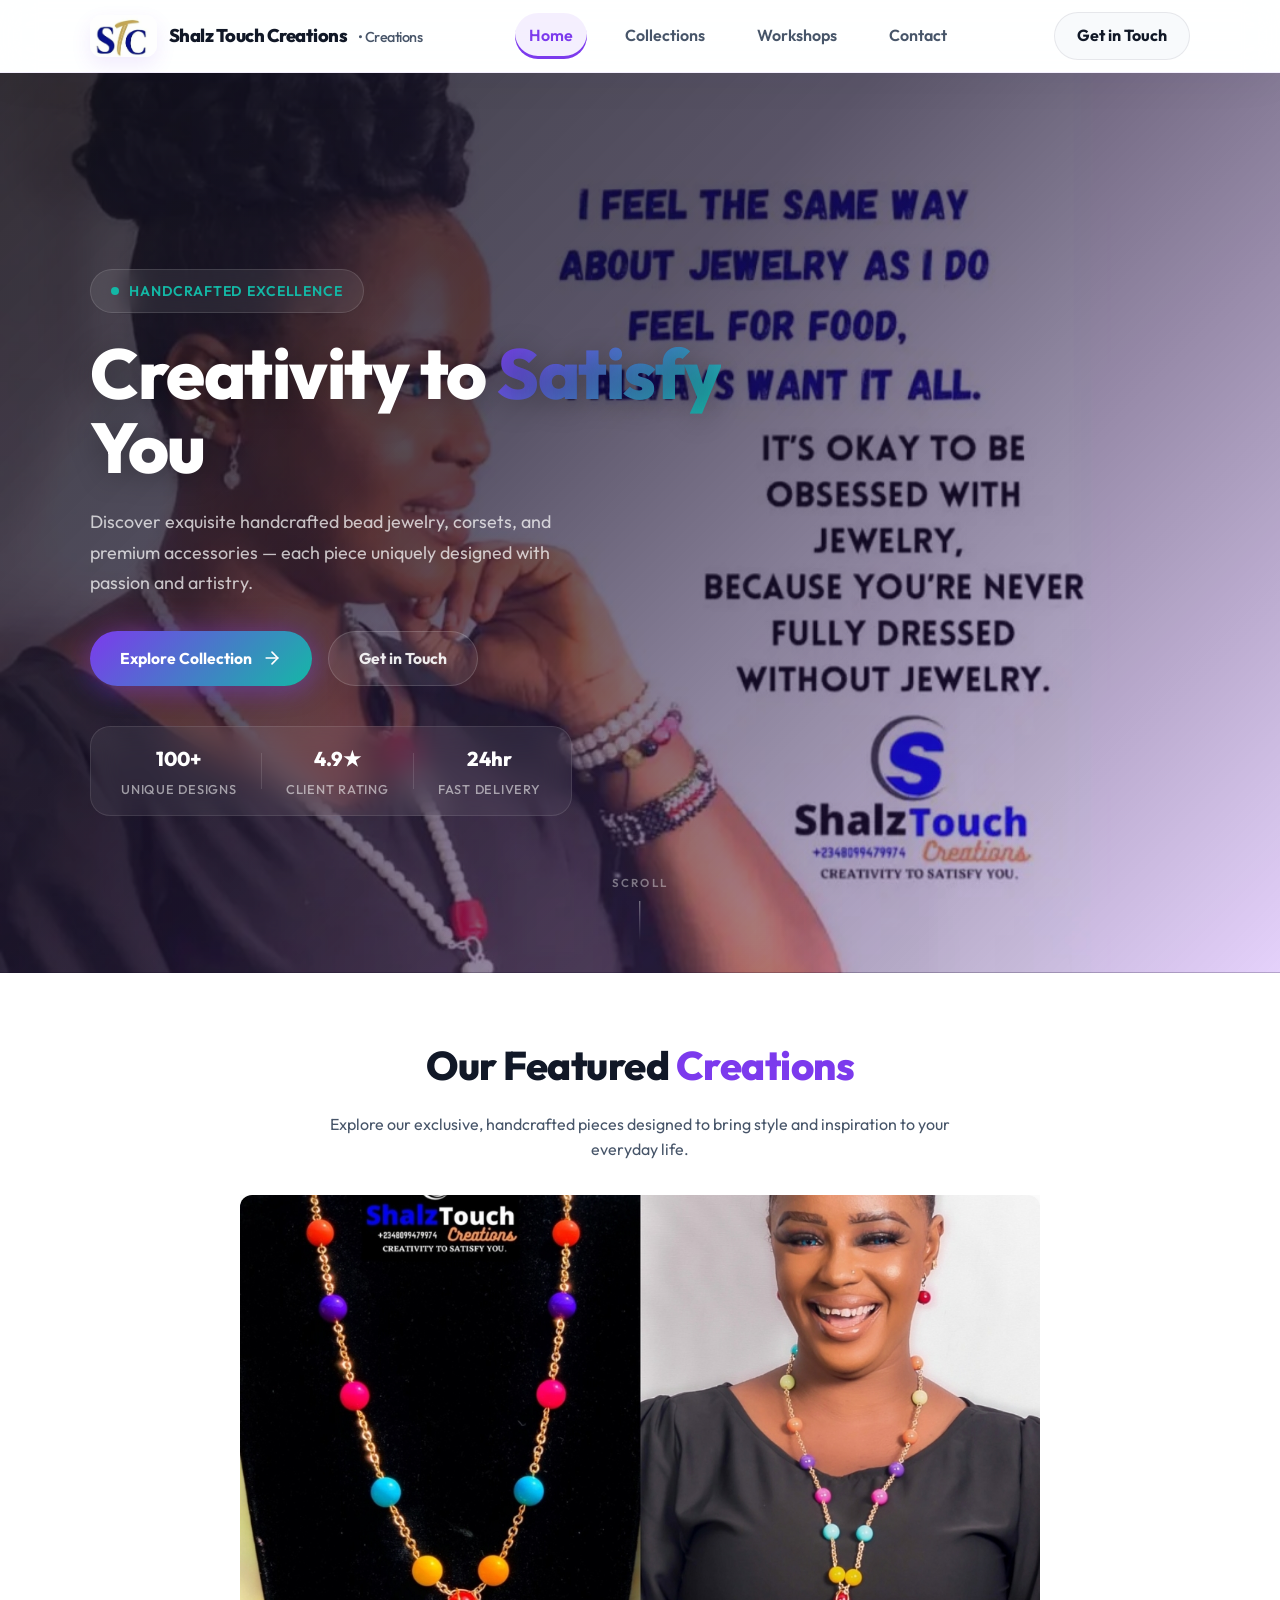
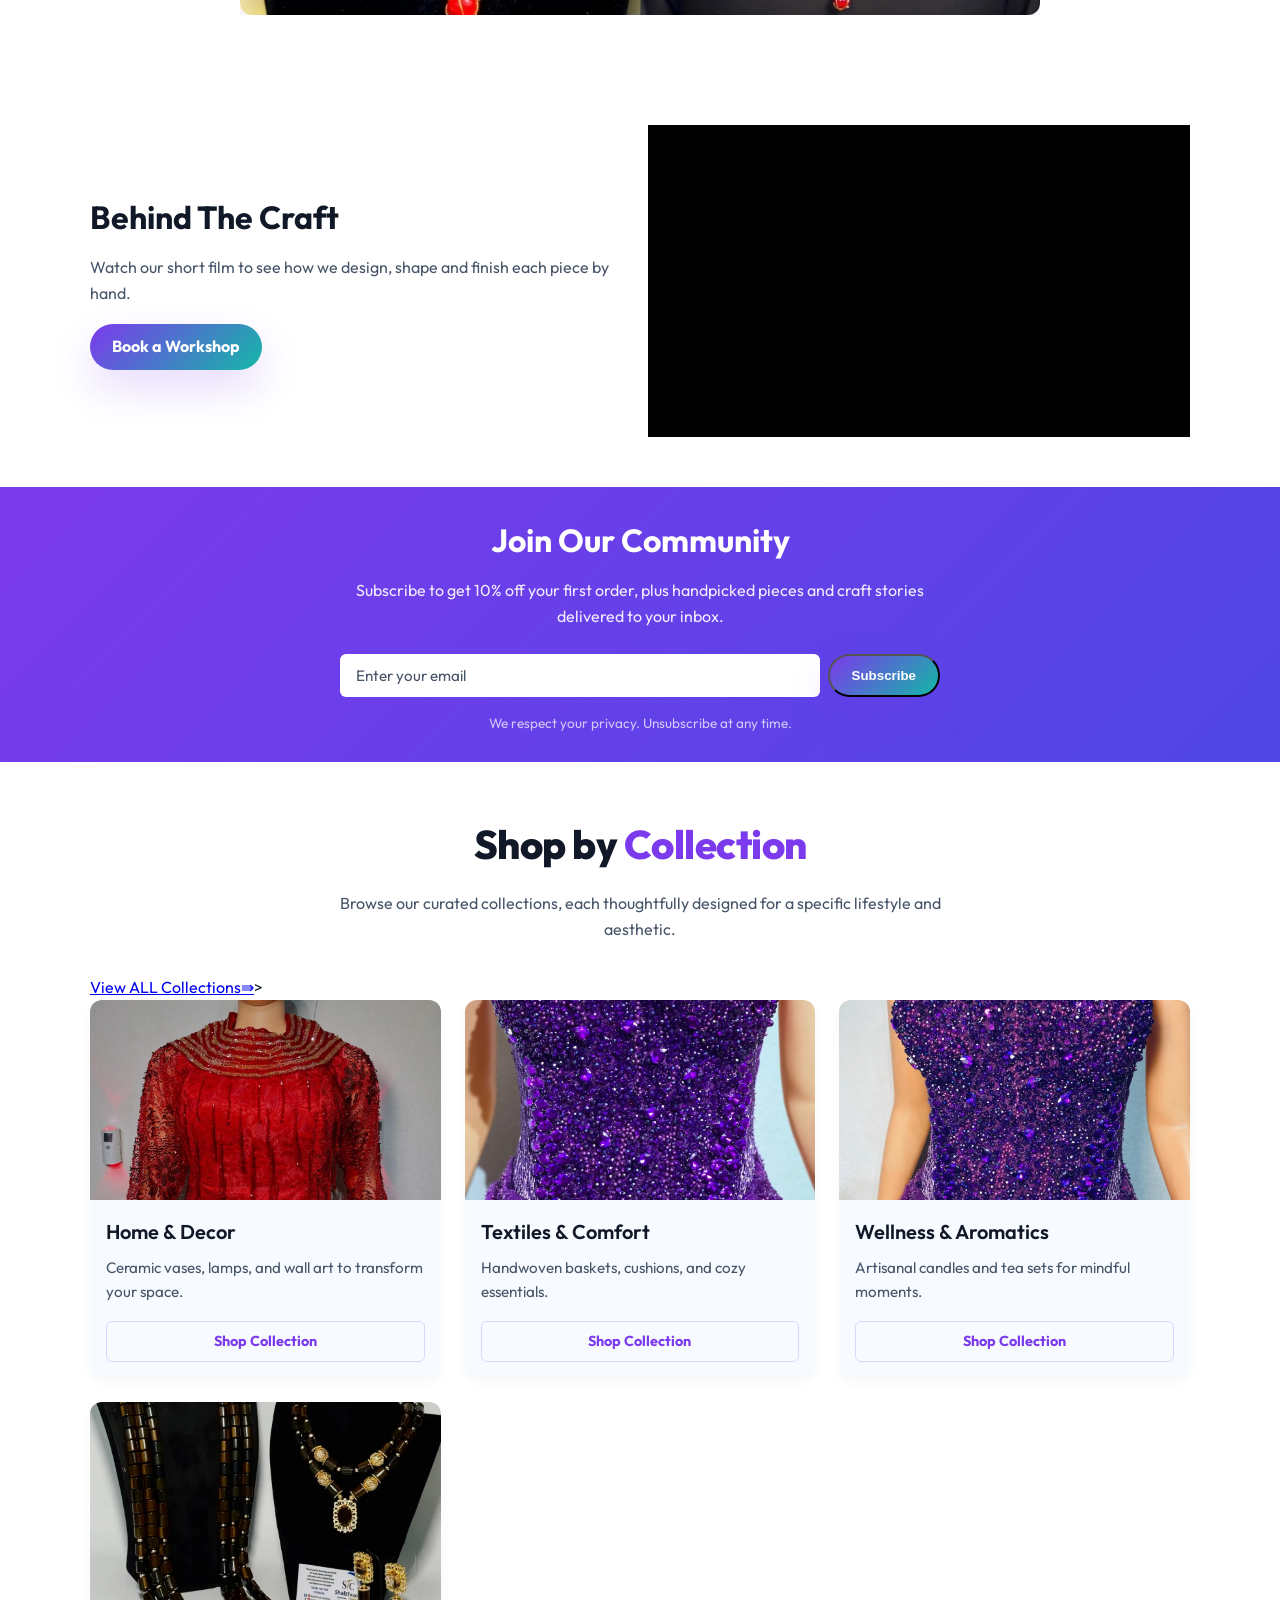
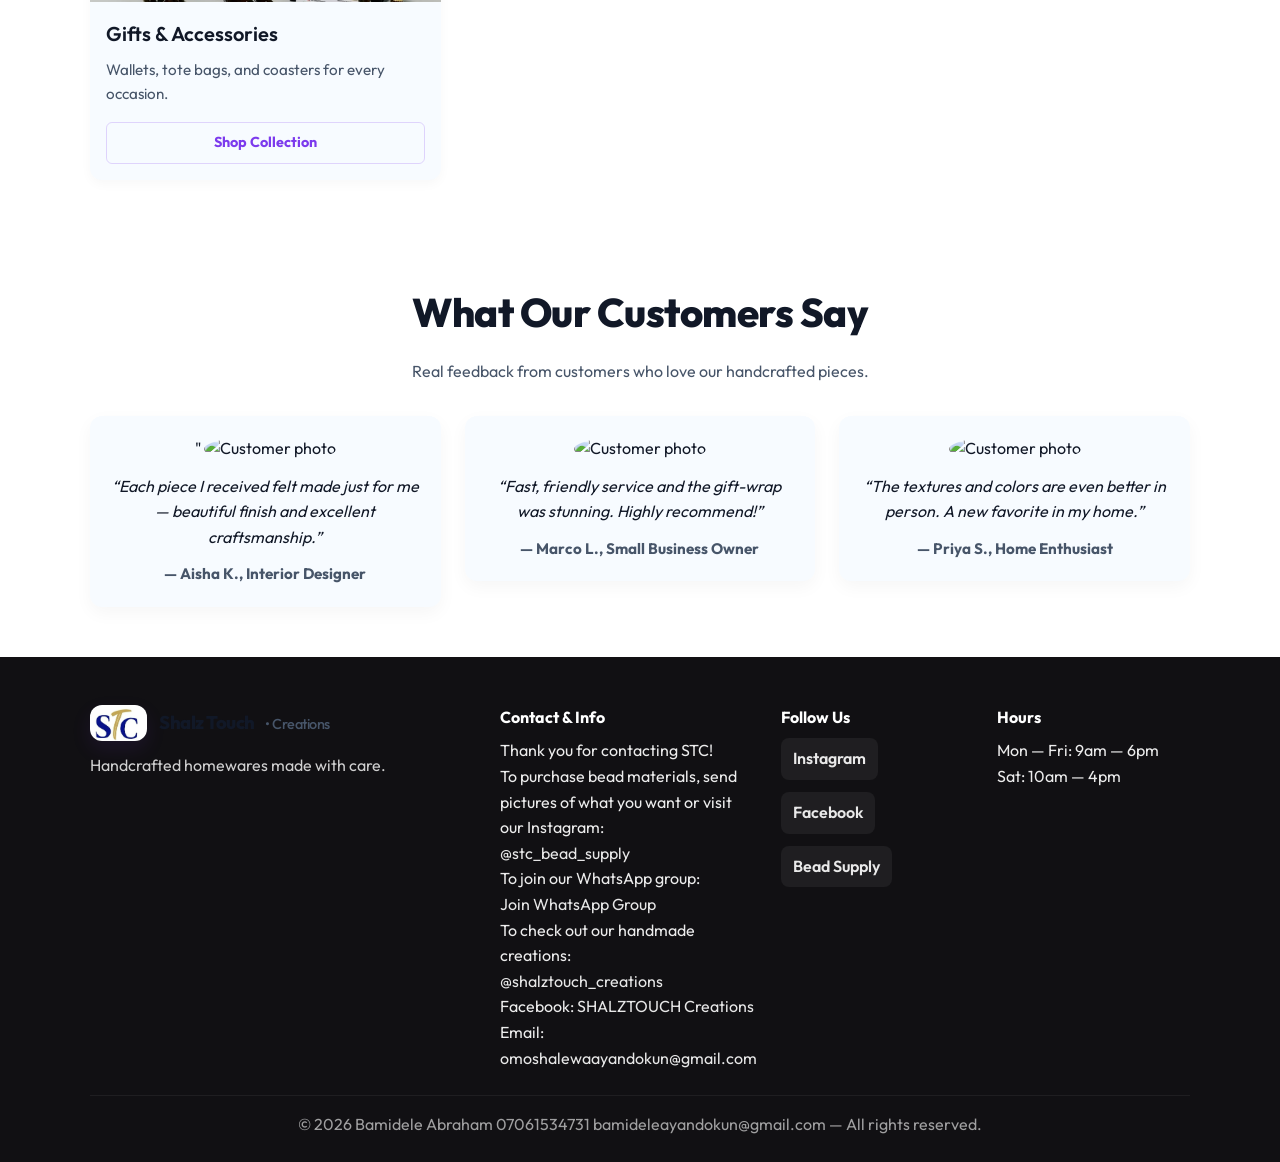
==== index.html @ 895246e4 "add product.js and collection.html, reflect all chenges made" ====
﻿<!doctype html>
<html lang="en">

<head>
  <meta charset="UTF-8" />
  <meta name="viewport" content="width=device-width, initial-scale=1.0" />
  <title>Shalz Touch | Creations</title>

  <!-- Link Google Font (Outfit) for a modern, clean typography look -->
  <link rel="preconnect" href="https://fonts.googleapis.com" />
  <link rel="preconnect" href="https://fonts.gstatic.com" crossorigin />
  <link href="https://fonts.googleapis.com/css2?family=Outfit:wght@300;400;500;600;800&display=swap" rel="stylesheet" />

  <!-- Link our external stylesheet -->
  <link rel="stylesheet" href="style.css" />
</head>

<body>
  <!-- 
      1. HEADER / NAVIGATION BAR
      This contains the logo, links (Home, Features, Product, Contact) and a Call-to-Action button.
    -->
  <header class="header">
    <div class="container navbar">
      <!-- Logo Section: Clickable, containing both the logo image and brand name -->
      <a href="#" class="logo-container">
        <img src="images/logo.jpg" alt="Shalz Touch Logo" class="logo-img" />
        <span class="logo-text">Shalz Touch Creations</span>
      </a>

      <!-- Navigation Links: Uses semantic HTML <nav> tag -->
      <nav class="nav-menu">
        <a href="#home" class="nav-link active">Home</a>
        <a href="collection.html" class="nav-link">Collections</a>
        <a href="workshop.html" class="nav-link">Workshops</a>

        <a href="https://wa.me/2348099479974" class="nav-link" target="_blank" rel="noopener noreferrer">Contact</a>
      </nav>

      <!-- CTA Button: Extra highlight button for contacts -->
      <div class="nav-action">
        <a href="https://wa.me/2348099479974" class="btn btn-secondary" target="_blank" rel="noopener noreferrer">Get in
          Touch</a>
      </div>
    </div>
  </header>

  <!-- 
      2. HERO / MAIN SECTION
      Full-screen cinematic hero with background image slideshow and glassmorphism overlay.
    -->
  <main class="hero-section" id="home">
    <!-- Background Image Slideshow -->
    <div class="hero-bg-slideshow" id="heroBgSlideshow">
      <img src="images/right-image.jpg" alt="Shalz Touch Creation" class="hero-bg-slide active" />
      <img src="images/WhatsApp Image 2026-06-16 at 20.52.51.jpeg" alt="Handcrafted Jewelry" class="hero-bg-slide" />
      <img src="images/WhatsApp Image 2026-06-16 at 20.55.39 (1).jpeg" alt="Beaded Corset Design"
        class="hero-bg-slide" />
      <img src="images/img_22_1781496791477.jpg" alt="Premium Beadwork" class="hero-bg-slide" />
      <img src="images/WhatsApp Image 2026-06-16 at 20.55.39.jpeg" alt="Elegant Creation" class="hero-bg-slide" />
    </div>

    <!-- Dark gradient overlay for text readability -->
    <div class="hero-overlay"></div>

    <!-- Floating decorative particles -->
    <div class="hero-particles">
      <span class="particle particle-1"></span>
      <span class="particle particle-2"></span>
      <span class="particle particle-3"></span>
      <span class="particle particle-4"></span>
      <span class="particle particle-5"></span>
      <span class="particle particle-6"></span>
    </div>

    <!-- Hero content with glassmorphism -->
    <div class="container hero-content-wrapper">
      <div class="hero-content">
        <span class="badge hero-animate hero-animate-1">
          <span class="badge-dot"></span>
          Handcrafted Excellence
        </span>

        <h1 class="hero-title hero-animate hero-animate-2">
          Creativity to <span class="highlight">Satisfy</span> You
        </h1>

        <p class="hero-subtitle hero-animate hero-animate-3">
          Discover exquisite handcrafted bead jewelry, corsets, and premium
          accessories — each piece uniquely designed with passion and
          artistry.
        </p>

        <div class="hero-actions hero-animate hero-animate-4">
          <a href="collection.html" class="btn btn-hero-primary">
            <span>Explore Collection</span>
            <svg width="20" height="20" viewBox="0 0 24 24" fill="none" stroke="currentColor" stroke-width="2"
              stroke-linecap="round" stroke-linejoin="round">
              <path d="M5 12h14" />
              <path d="m12 5 7 7-7 7" />
            </svg>
          </a>
          <a href="https://wa.me/2348099479974" class="btn btn-hero-glass" target="_blank" rel="noopener noreferrer">
            <span>Get in Touch</span>
          </a>
        </div>

        <!-- Stats bar -->
        <div class="hero-stats hero-animate hero-animate-5">
          <div class="hero-stat">
            <strong>100+</strong>
            <span>Unique Designs</span>
          </div>
          <div class="hero-stat-divider"></div>
          <div class="hero-stat">
            <strong>4.9★</strong>
            <span>Client Rating</span>
          </div>
          <div class="hero-stat-divider"></div>
          <div class="hero-stat">
            <strong>24hr</strong>
            <span>Fast Delivery</span>
          </div>
        </div>
      </div>
    </div>

    <!-- Scroll down indicator -->
    <div class="hero-scroll-indicator">
      <span>Scroll</span>
      <div class="scroll-line"></div>
    </div>
  </main>

  <!-- 
      3. FEATURED PRODUCTS / CREATIONS SECTION
      A grid displaying the remaining 13 images as handcrafted items.
    -->
  <section class="gallery-section" id="product">
    <div class="container">
      <!-- Section Title and Subtitle -->
      <div class="gallery-header">
        <h2>Our Featured <span class="highlight">Creations</span></h2>
        <p>
          Explore our exclusive, handcrafted pieces designed to bring style
          and inspiration to your everyday life.
        </p>
      </div>

      <!-- Featured slider with background images -->
      <div class="featured-slider-container">
        <div class="featured-slider" id="featuredSlider">
          <img src="images/WhatsApp Image 2026-06-16 at 20.52.51.jpeg" alt="Creation" class="slider-image active" />
          <img src="images/WhatsApp Image 2026-06-16 at 20.52.52.jpeg" alt="Creation" class="slider-image" />
          <img src="images/WhatsApp Image 2026-06-16 at 20.55.10.jpeg" alt="Creation" class="slider-image" />
          <img src="images/WhatsApp Image 2026-06-16 at 20.55.39.jpeg" alt="Creation" class="slider-image" />
          <img src="images/WhatsApp Image 2026-06-16 at 20.55.39 (1).jpeg" alt="Creation" class="slider-image" />
          <img src="images/WhatsApp Image 2026-06-16 at 20.55.40.jpeg" alt="Creation" class="slider-image" />
          <img src="images/WhatsApp Image 2026-06-16 at 20.55.40 (1).jpeg" alt="Creation" class="slider-image" />
        </div>
      </div>
    </div>
  </section>

  <!-- Video Section -->
  <section class="video-section">
    <div class="container video-container">
      <div class="video-content">
        <h2>Behind The Craft</h2>
        <p>
          Watch our short film to see how we design, shape and finish each
          piece by hand.
        </p>
        <a href="https://wa.me/2348099479974" class="btn btn-primary" target="_blank" rel="noopener noreferrer">Book a
          Workshop</a>
      </div>

      <div class="video-wrapper">
        <iframe class="video-iframe" src="https://www.youtube.com/embed/ScMzIvxBSi4?autoplay=1&mute=1"
          title="Shalz Touch - Behind the Craft" frameborder="0" allow="
              accelerometer;
              autoplay;
              clipboard-write;
              encrypted-media;
              gyroscope;
              picture-in-picture;
            " autoplay muted allowfullscreen></iframe>
      </div>
    </div>
  </section>

  <!-- Newsletter Section -->
  <section class="newsletter-section">
    <div class="container newsletter-container">
      <div class="newsletter-content">
        <h2>Join Our Community</h2>
        <p>
          Subscribe to get 10% off your first order, plus handpicked pieces
          and craft stories delivered to your inbox.
        </p>
      </div>

      <form class="newsletter-form" action="https://formspree.io/f/xwvjzgrq" method="POST">
        <input type="email" name="email" placeholder="Enter your email" class="newsletter-input" required />
        <button type="submit" class="btn btn-primary">Subscribe</button>
      </form>

      <p class="newsletter-disclaimer">
        We respect your privacy. Unsubscribe at any time.
      </p>
    </div>
  </section>

  <!-- Shop by Collection Section -->
  <section class="collections-section">
    <div class="container">
      <div class="gallery-header">
        <h2>Shop by <span class="highlight">Collection</span></h2>
        <p>
          Browse our curated collections, each thoughtfully designed for a
          specific lifestyle and aesthetic.
        </p>
      </div>
      <div>
        <div class="header-right">
          <a href="collection.html" class="View-ALL-Links">View ALL Collections<span class="arrow">&rAarr;</span></a>>
        </div>
      </div>

      <div class="collections-grid">
        <div class="collection-card">
          <div class="collection-image">
            <img src="images/img_5_1781496574216.jpg" alt="Home & Decor" class="collection-img" />
          </div>
          <h3>Home & Decor</h3>
          <p>Ceramic vases, lamps, and wall art to transform your space.</p>
          <a href="collection.html" class="btn btn-outline btn-sm">Shop Collection</a>
        </div>

        <div class="collection-card">
          <div class="collection-image">
            <img src="images/img_13_1781496662403.jpg" alt="Textiles & Comfort" class="collection-img" />
          </div>
          <h3>Textiles & Comfort</h3>
          <p>Handwoven baskets, cushions, and cozy essentials.</p>
          <a href="collection.html" class="btn btn-outline btn-sm">Shop Collection</a>
        </div>

        <div class="collection-card">
          <div class="collection-image">
            <img src="images/img_12_1781496653079.jpg" alt="Wellness & Aromatics" class="collection-img" />
          </div>
          <h3>Wellness & Aromatics</h3>
          <p>Artisanal candles and tea sets for mindful moments.</p>
          <a href="collection.html" class="btn btn-outline btn-sm">Shop Collection</a>
        </div>

        <div class="collection-card">
          <div class="collection-image">
            <img src="images/img_18_1781496705212.jpg" alt="Gifts & Accessories" class="collection-img" />
          </div>
          <h3>Gifts & Accessories</h3>
          <p>Wallets, tote bags, and coasters for every occasion.</p>
          <a href="collection.html" class="btn btn-outline btn-sm">Shop Collection</a>
        </div>
      </div>
    </div>
  </section>

  <!-- Testimonials Section -->
  <section class="testimonials-section">
    <div class="container">
      <div class="gallery-header">
        <h2>What Our Customers Say</h2>
        <p>Real feedback from customers who love our handcrafted pieces.</p>
      </div>

      <div class="testimonials-grid">
        <div class="testimonial-card">
          <span class="quote-icon">"</span>
          <img src="images/user1.jpg" alt="Customer photo" class="testimonial-avatar" />
          <p class="testimonial-quote">
            “Each piece I received felt made just for me — beautiful finish
            and excellent craftsmanship.”
          </p>
          <p class="testimonial-author">— Aisha K., Interior Designer</p>
        </div>

        <div class="testimonial-card">
          <img src="images/user2.jpg" alt="Customer photo" class="testimonial-avatar" />
          <p class="testimonial-quote">
            “Fast, friendly service and the gift-wrap was stunning. Highly
            recommend!”
          </p>
          <p class="testimonial-author">— Marco L., Small Business Owner</p>
        </div>

        <div class="testimonial-card">
          <img src="images/user3.jpg" alt="Customer photo" class="testimonial-avatar" />
          <p class="testimonial-quote">
            “The textures and colors are even better in person. A new favorite
            in my home.”
          </p>
          <p class="testimonial-author">— Priya S., Home Enthusiast</p>
        </div>
      </div>
    </div>
  </section>

  <!-- Footer -->
  <footer class="site-footer">
    <div class="container footer-grid">
      <div class="footer-brand">
        <a href="index.html" class="logo-container">
          <img src="images/logo.jpg" alt="Shalz Touch Logo" class="logo-img" />
          <span class="logo-text">Shalz Touch</span>
        </a>
        <p class="footer-desc">Handcrafted homewares made with care.</p>
      </div>

      <div class="footer-contact">
        <h4>Contact & Info</h4>
        <p>Thank you for contacting STC!</p>
        <p>
          To purchase bead materials, send pictures of what you want or visit
          our Instagram:
          <br />
          <a href="https://www.instagram.com/stc_bead_supply" target="_blank"
            rel="noopener noreferrer">@stc_bead_supply</a>
        </p>
        <p>
          To join our WhatsApp group:
          <br />
          <a href="https://chat.whatsapp.com/FZWHW0nlH484iBBQsxRqds" target="_blank" rel="noopener noreferrer">Join
            WhatsApp Group</a>
        </p>
        <p>
          To check out our handmade creations:
          <br />
          <a href="https://www.instagram.com/shalztouch_creations" target="_blank"
            rel="noopener noreferrer">@shalztouch_creations</a>
        </p>
        <p>
          Facebook:
          <a href="https://www.facebook.com/SHALZTOUCH/" target="_blank" rel="noopener noreferrer">SHALZTOUCH
            Creations</a>
        </p>
        <p>
          Email:
          <a href="mailto:omoshalewaayandokun@gmail.com">omoshalewaayandokun@gmail.com</a>
        </p>
      </div>

      <div class="footer-social">
        <h4>Follow Us</h4>
        <div class="social-links">
          <a href="https://www.instagram.com/shalztouch_creations" class="social-link" target="_blank"
            rel="noopener noreferrer">Instagram</a>
          <a href="https://www.facebook.com/SHALZTOUCH/" class="social-link" target="_blank"
            rel="noopener noreferrer">Facebook</a>
          <a href="https://www.instagram.com/stc_bead_supply" class="social-link" target="_blank"
            rel="noopener noreferrer">Bead Supply</a>
        </div>
      </div>

      <div class="footer-hours">
        <h4>Hours</h4>
        <p>Mon — Fri: 9am — 6pm</p>
        <p>Sat: 10am — 4pm</p>
      </div>
    </div>
    <div class="container footer-bottom">
      <p>
        &copy; 2026 Bamidele Abraham 07061534731 bamideleayandokun@gmail.com —
        All rights reserved.
      </p>
    </div>
  </footer>

  <script>
    // 1. Featured Creations Gallery Slider
    const sliderImages = document.querySelectorAll(".slider-image");
    let currentImageIndex = 0;

    function showImage(index) {
      sliderImages.forEach((img, idx) => {
        img.classList.toggle("active", idx === index);
      });
    }

    function nextImage() {
      currentImageIndex = (currentImageIndex + 1) % sliderImages.length;
      showImage(currentImageIndex);
    }

    setInterval(nextImage, 3000);

    // 2. Hero Background Slideshow
    const heroSlides = document.querySelectorAll(".hero-bg-slide");
    let currentHeroSlideIndex = 0;

    function showHeroSlide(index) {
      heroSlides.forEach((slide, idx) => {
        slide.classList.toggle("active", idx === index);
      });
    }

    function nextHeroSlide() {
      currentHeroSlideIndex = (currentHeroSlideIndex + 1) % heroSlides.length;
      showHeroSlide(currentHeroSlideIndex);
    }

    if (heroSlides.length > 1) {
      setInterval(nextHeroSlide, 4500); // Transitions every 4.5 seconds
    }
  </script>
</body>

</html>
---- style.css ----
/* ==========================================
   SIMPLE, MODERN & LEARNABLE STYLESHEET
   ========================================== */

/* 
  1. DESIGN TOKENS (CSS VARIABLES)
  Using variables makes it easy to change colors/spacing in one place.
  We use standard slate/indigo theme which is very premium but simple.
*/
:root {
    /* Colors */
    --primary-color: #7c3aed;       /* Rich violet */
    --primary-hover: #4338ca;       /* Deep indigo hover */
    --secondary-color: #14b8a6;     /* Fresh teal accent */
    --bg-color: #f7fbff;            /* Soft sky blue background */
    --text-main: #111827;           /* Dark slate text */
    --text-muted: #475569;          /* Cool grey for subtitles */
    --white: #ffffff;
    
    /* Layout & Spacing */
    --max-width: 1100px;
    --border-radius: 12px;
    --transition-speed: 0.3s;
}

/* 
  2. BASE RESET 
  Clearing default browser margins and setting box-sizing for predictable layouts.
*/
* {
    margin: 0;
    padding: 0;
    box-sizing: border-box;
}

body {
    font-family: 'Outfit', -apple-system, BlinkMacSystemFont, 'Segoe UI', Roboto, sans-serif;
    background-color: var(--bg-color);
    color: var(--text-main);
    line-height: 1.6;
    overflow-x: hidden;
}

/* 
  3. LAYOUT UTILITIES
  Containers help keep our design centered and neat on wide screens.
*/
.container {
    width: 90%;
    max-width: var(--max-width);
    margin: 0 auto; /* Centers the container horizontally */
}

/* 
  4. HEADER & NAVIGATION
  Using Flexbox to align the logo on the left and navigation links on the right.
*/
.header {
    background: rgba(255, 255, 255, 0.88);
    backdrop-filter: blur(16px);
    position: sticky;
    top: 0;
    z-index: 100;
    border-bottom: 1px solid rgba(124, 58, 237, 0.08);
    padding: 12px 0;
    box-shadow: 0 10px 40px rgba(15, 23, 42, 0.04);
}

.navbar {
    display: flex;
    justify-content: space-between;
    align-items: center;
    gap: 24px;
}

/* Logo styling */
.logo-container {
    display: flex;
    align-items: center;
    gap: 12px;
    text-decoration: none;
    color: var(--text-main);
    font-weight: 700;
}

.logo-img {
    height: 42px;
    width: auto;
    border-radius: 12px;
    object-fit: cover;
    box-shadow: 0 8px 20px rgba(124, 58, 237, 0.1);
}

.logo-text {
    font-size: 1.15rem;
    font-weight: 800;
    letter-spacing: -0.5px;
}

.logo-text::after {
    content: ' • Creations';
    font-size: 0.9rem;
    font-weight: 500;
    color: var(--text-muted);
    margin-left: 8px;
}

/* Navigation Links */
.nav-menu {
    display: flex;
    gap: 24px;
    align-items: center;
}

.nav-link {
    text-decoration: none;
    color: var(--text-muted);
    font-weight: 600;
    padding: 10px 14px;
    border-radius: 999px;
    transition: all var(--transition-speed) ease;
}

.header-dashboard {
    margin-top: 18px;
    display: grid;
    grid-template-columns: repeat(3, minmax(0, 1fr));
    gap: 16px;
    padding: 18px 0 0;
    border-top: 1px solid rgba(124, 58, 237, 0.08);
}

.dashboard-card {
    display: flex;
    align-items: center;
    gap: 14px;
    background: rgba(255, 255, 255, 0.96);
    padding: 16px 18px;
    border-radius: 18px;
    box-shadow: 0 14px 35px rgba(124, 58, 237, 0.06);
    border: 1px solid rgba(124, 58, 237, 0.1);
}

.dashboard-icon {
    display: inline-flex;
    align-items: center;
    justify-content: center;
    width: 42px;
    height: 42px;
    border-radius: 50%;
    background: rgba(124, 58, 237, 0.12);
    color: var(--primary-color);
    font-size: 1.1rem;
}

.dashboard-label {
    font-size: 0.92rem;
    color: var(--text-muted);
    margin-bottom: 4px;
}

.dashboard-value {
    font-size: 1rem;
    font-weight: 700;
    color: var(--text-main);
    margin: 0;
}

.nav-link:hover,
.nav-link.active {
    color: var(--primary-color);
    background: rgba(124, 58, 237, 0.08);
}

.nav-link.active {
    box-shadow: inset 0 -3px 0 0 var(--primary-color);
}

.nav-action {
    display: flex;
    align-items: center;
}

.btn {
    display: inline-flex;
    align-items: center;
    justify-content: center;
    padding: 10px 22px;
    border-radius: 999px;
    font-weight: 700;
    text-decoration: none;
    transition: all var(--transition-speed) ease;
    cursor: pointer;
}

.btn-primary {
    background: linear-gradient(135deg, var(--primary-color), var(--secondary-color));
    color: var(--white);
    box-shadow: 0 18px 40px rgba(124, 58, 237, 0.18);
}

.btn-primary:hover {
    transform: translateY(-2px);
    opacity: 0.96;
}

.btn-outline {
    background-color: transparent;
    color: var(--primary-color);
    border: 1px solid rgba(124, 58, 237, 0.2);
}

.btn-outline:hover {
    background-color: rgba(124, 58, 237, 0.08);
    color: var(--primary-color);
}

.btn-secondary {
    background-color: #f8fafc;
    color: var(--text-main);
    border: 1px solid rgba(15, 23, 42, 0.08);
}

.btn-secondary:hover {
    background-color: #edf2ff;
}

/* 
  6. HERO/MAIN SECTION — FULL-SCREEN CINEMATIC REDESIGN
  Background image slideshow with glassmorphism content overlay and animations.
*/
.hero-section {
    position: relative;
    width: 100%;
    min-height: 100vh;
    display: flex;
    align-items: center;
    overflow: hidden;
    background: #0a0a0f;
}

/* ---- Background Image Slideshow ---- */
.hero-bg-slideshow {
    position: absolute;
    inset: 0;
    z-index: 0;
}

.hero-bg-slide {
    position: absolute;
    inset: 0;
    width: 100%;
    height: 100%;
    object-fit: cover;
    opacity: 0;
    transition: opacity 1.4s ease-in-out;
    will-change: opacity, transform;
    animation: heroKenBurns 18s ease-in-out infinite alternate;
}

.hero-bg-slide.active {
    opacity: 1;
}

@keyframes heroKenBurns {
    0%   { transform: scale(1)   translate(0, 0); }
    100% { transform: scale(1.08) translate(-1%, -1%); }
}

/* ---- Dark gradient overlay ---- */
.hero-overlay {
    position: absolute;
    inset: 0;
    z-index: 1;
    background: linear-gradient(
        135deg,
        rgba(10, 10, 18, 0.82) 0%,
        rgba(20, 12, 40, 0.70) 40%,
        rgba(124, 58, 237, 0.20) 100%
    );
    backdrop-filter: saturate(1.2);
}

/* ---- Floating Particles ---- */
.hero-particles {
    position: absolute;
    inset: 0;
    z-index: 2;
    pointer-events: none;
    overflow: hidden;
}

.particle {
    position: absolute;
    border-radius: 50%;
    opacity: 0;
    animation: particleFloat 8s ease-in-out infinite;
}

.particle-1 {
    width: 6px; height: 6px;
    background: rgba(124, 58, 237, 0.6);
    top: 20%; left: 10%;
    animation-delay: 0s;
    animation-duration: 7s;
}
.particle-2 {
    width: 4px; height: 4px;
    background: rgba(20, 184, 166, 0.5);
    top: 60%; left: 80%;
    animation-delay: 1.5s;
    animation-duration: 9s;
}
.particle-3 {
    width: 8px; height: 8px;
    background: rgba(255, 255, 255, 0.15);
    top: 30%; left: 70%;
    animation-delay: 3s;
    animation-duration: 11s;
}
.particle-4 {
    width: 5px; height: 5px;
    background: rgba(124, 58, 237, 0.4);
    top: 75%; left: 25%;
    animation-delay: 2s;
    animation-duration: 8s;
}
.particle-5 {
    width: 3px; height: 3px;
    background: rgba(20, 184, 166, 0.6);
    top: 15%; left: 55%;
    animation-delay: 4s;
    animation-duration: 10s;
}
.particle-6 {
    width: 7px; height: 7px;
    background: rgba(255, 255, 255, 0.1);
    top: 50%; left: 40%;
    animation-delay: 5s;
    animation-duration: 12s;
}

@keyframes particleFloat {
    0%, 100% {
        opacity: 0;
        transform: translateY(0) scale(0.5);
    }
    20% {
        opacity: 1;
    }
    80% {
        opacity: 0.6;
    }
    50% {
        transform: translateY(-60px) scale(1.2);
        opacity: 0.8;
    }
}

/* ---- Hero Content Wrapper ---- */
.hero-content-wrapper {
    position: relative;
    z-index: 3;
    display: flex;
    align-items: center;
    min-height: 100vh;
    padding: 120px 0 80px;
}

.hero-content {
    max-width: 680px;
}

/* ---- Badge ---- */
.hero-section .badge {
    display: inline-flex;
    align-items: center;
    gap: 10px;
    background: rgba(255, 255, 255, 0.08);
    backdrop-filter: blur(12px);
    -webkit-backdrop-filter: blur(12px);
    border: 1px solid rgba(255, 255, 255, 0.12);
    color: var(--secondary-color);
    padding: 10px 20px;
    border-radius: 999px;
    font-size: 0.88rem;
    font-weight: 600;
    margin-bottom: 24px;
    letter-spacing: 0.06em;
    text-transform: uppercase;
}

.badge-dot {
    width: 8px;
    height: 8px;
    border-radius: 50%;
    background: var(--secondary-color);
    animation: dotPulse 2s ease-in-out infinite;
    flex-shrink: 0;
}

@keyframes dotPulse {
    0%, 100% { opacity: 1; transform: scale(1); }
    50%      { opacity: 0.4; transform: scale(0.6); }
}

/* ---- Hero Title ---- */
.hero-section .hero-title {
    font-size: clamp(2.8rem, 5.5vw, 4.4rem);
    line-height: 1.05;
    font-weight: 800;
    margin-bottom: 22px;
    letter-spacing: -1.5px;
    color: #ffffff;
    text-shadow: 0 4px 30px rgba(0, 0, 0, 0.3);
}

.hero-section .hero-title .highlight {
    background: linear-gradient(135deg, var(--primary-color), var(--secondary-color));
    -webkit-background-clip: text;
    -webkit-text-fill-color: transparent;
    background-clip: text;
}

/* ---- Hero Subtitle ---- */
.hero-section .hero-subtitle {
    font-size: 1.12rem;
    color: rgba(255, 255, 255, 0.72);
    margin-bottom: 32px;
    max-width: 520px;
    line-height: 1.7;
}

/* ---- Hero Buttons ---- */
.hero-section .hero-actions {
    display: flex;
    gap: 16px;
    flex-wrap: wrap;
    margin-bottom: 40px;
}

.btn-hero-primary {
    display: inline-flex;
    align-items: center;
    gap: 10px;
    padding: 14px 30px;
    border-radius: 999px;
    font-weight: 700;
    font-size: 0.98rem;
    text-decoration: none;
    color: #fff;
    background: linear-gradient(135deg, var(--primary-color), var(--secondary-color));
    box-shadow: 0 0 30px rgba(124, 58, 237, 0.35), 0 8px 24px rgba(124, 58, 237, 0.2);
    transition: all 0.35s ease;
    cursor: pointer;
    border: none;
}

.btn-hero-primary:hover {
    transform: translateY(-3px);
    box-shadow: 0 0 45px rgba(124, 58, 237, 0.5), 0 12px 32px rgba(124, 58, 237, 0.3);
}

.btn-hero-primary svg {
    transition: transform 0.3s ease;
}

.btn-hero-primary:hover svg {
    transform: translateX(4px);
}

.btn-hero-glass {
    display: inline-flex;
    align-items: center;
    gap: 8px;
    padding: 14px 30px;
    border-radius: 999px;
    font-weight: 700;
    font-size: 0.98rem;
    text-decoration: none;
    color: rgba(255, 255, 255, 0.9);
    background: rgba(255, 255, 255, 0.08);
    backdrop-filter: blur(12px);
    -webkit-backdrop-filter: blur(12px);
    border: 1px solid rgba(255, 255, 255, 0.15);
    transition: all 0.35s ease;
    cursor: pointer;
}

.btn-hero-glass:hover {
    background: rgba(255, 255, 255, 0.14);
    border-color: rgba(255, 255, 255, 0.28);
    transform: translateY(-2px);
}

/* ---- Hero Stats Bar ---- */
.hero-stats {
    display: inline-flex;
    align-items: center;
    gap: 0;
    background: rgba(255, 255, 255, 0.06);
    backdrop-filter: blur(16px);
    -webkit-backdrop-filter: blur(16px);
    border: 1px solid rgba(255, 255, 255, 0.1);
    border-radius: 20px;
    padding: 16px 6px;
    flex-wrap: wrap;
}

.hero-stat {
    display: flex;
    flex-direction: column;
    align-items: center;
    padding: 0 24px;
    gap: 4px;
}

.hero-stat strong {
    font-size: 1.25rem;
    color: #ffffff;
    font-weight: 800;
}

.hero-stat span {
    font-size: 0.8rem;
    color: rgba(255, 255, 255, 0.55);
    font-weight: 500;
    text-transform: uppercase;
    letter-spacing: 0.06em;
}

.hero-stat-divider {
    width: 1px;
    height: 36px;
    background: rgba(255, 255, 255, 0.12);
    flex-shrink: 0;
}

/* ---- Scroll Indicator ---- */
.hero-scroll-indicator {
    position: absolute;
    bottom: 32px;
    left: 50%;
    transform: translateX(-50%);
    z-index: 4;
    display: flex;
    flex-direction: column;
    align-items: center;
    gap: 8px;
}

.hero-scroll-indicator span {
    font-size: 0.72rem;
    color: rgba(255, 255, 255, 0.4);
    text-transform: uppercase;
    letter-spacing: 0.18em;
    font-weight: 600;
}

.scroll-line {
    width: 1px;
    height: 40px;
    background: linear-gradient(to bottom, rgba(255,255,255,0.5), transparent);
    animation: scrollPulse 2s ease-in-out infinite;
}

@keyframes scrollPulse {
    0%, 100% { opacity: 0.3; transform: scaleY(0.6); }
    50%      { opacity: 1;   transform: scaleY(1); }
}

/* ---- Staggered Entrance Animations ---- */
.hero-animate {
    opacity: 0;
    transform: translateY(30px);
    animation: heroFadeUp 0.8s ease-out forwards;
}

.hero-animate-1 { animation-delay: 0.3s; }
.hero-animate-2 { animation-delay: 0.55s; }
.hero-animate-3 { animation-delay: 0.8s; }
.hero-animate-4 { animation-delay: 1.05s; }
.hero-animate-5 { animation-delay: 1.3s; }

@keyframes heroFadeUp {
    to {
        opacity: 1;
        transform: translateY(0);
    }
}

/* 
  8. PRODUCT GALLERY GRID
  Using CSS Grid to create a flexible, auto-responsive products showcase.
*/
.gallery-section {
    padding: 60px 0;
    background-color: var(--white); /* White background for contrast with the hero section */
}

.gallery-header {
    text-align: center;
    margin-bottom: 32px;
}

.gallery-header h2 {
    font-size: 2.5rem;
    font-weight: 800;
    letter-spacing: -0.5px;
    margin-bottom: 15px;
}

.gallery-header h2 .highlight {
    color: var(--primary-color);
}

.gallery-header p {
    color: var(--text-muted);
    font-size: 1rem;
    max-width: 620px;
    margin: 0 auto;
}

/* Featured Slider Container */
.featured-slider-container {
    max-width: 800px;
    margin: 0 auto;
    overflow: hidden;
}

.featured-slider {
    position: relative;
    width: 100%;
    height: 420px;
    border-radius: var(--border-radius);
    overflow: hidden;
    box-shadow: 0 10px 40px rgba(0, 0, 0, 0.1);
}

.slider-image {
    position: absolute;
    inset: 0;
    width: 100%;
    height: 100%;
    object-fit: cover;
    opacity: 0;
    visibility: hidden;
    transition: opacity 0.6s ease, visibility 0.6s ease;
}

.slider-image.active {
    opacity: 1;
    visibility: visible;
}

/* 
  The grid automatically wraps items and scales based on screen width. 
  "repeat(auto-fill, minmax(300px, 1fr))" means: fill rows with cards 
  that are at least 300px wide, and stretch them to take up empty space.
*/
.products-grid {
    display: grid;
    grid-template-columns: 1fr;
    gap: 20px;
    max-width: 760px;
    margin: 0 auto;
}

.products-slider {
    position: relative;
    overflow: hidden;
    min-height: 360px;
}

/* Card Styling */
.product-card {
    position: absolute;
    inset: 0;
    width: 100%;
    background-color: var(--bg-color);
    border-radius: var(--border-radius);
    overflow: hidden; /* Clips children so they respect the card's border radius */
    box-shadow: 0 4px 12px rgba(0, 0, 0, 0.03);
    transition: opacity var(--transition-speed) ease, transform var(--transition-speed) ease;
    border: 1px solid rgba(0, 0, 0, 0.03);
    display: flex;
    flex-direction: column;
    opacity: 0;
    visibility: hidden;
    transform: translateX(20px);
}

.product-card.active {
    opacity: 1;
    visibility: visible;
    position: relative;
    transform: translateX(0);
}

.product-card:hover {
    transform: translateY(-8px); /* Card lifts up on hover */
    box-shadow: 0 20px 30px rgba(0, 0, 0, 0.08); /* Shadow becomes deeper */
}

/* Image container with fixed height so all images look aligned regardless of original dimensions */
.product-image-wrapper {
    height: 320px;
    width: 100%;
    overflow: hidden;
    background-color: #e7e5e4;
}

.product-img {
    width: 100%;
    height: 100%;
    object-fit: cover; /* Crops and centers the image within the container */
    transition: transform 0.5s ease;
}

.product-card:hover .product-img {
    transform: scale(1.05); /* Zooms image slightly when hovering over the card */
}

/* Card Info Details */
.product-info {
    display: none;
    padding: 24px;
    flex-direction: column;
    flex-grow: 1; /* Pushes footer to the bottom if cards have different text lengths */
}
.product-desc {
    color: var(--text-muted);
    font-size: 0.95rem;
    margin-bottom: 20px;
    flex-grow: 1; /* Fills empty vertical space */
}

.product-footer {
    display: flex;
    justify-content: space-between;
    align-items: center;
    border-top: 1px solid rgba(0, 0, 0, 0.05);
    padding-top: 15px;
}
.btn-sm {
    padding: 8px 16px;
    font-size: 0.9rem;
    border-radius: 6px;
}

/* Testimonials Section */
.testimonials-section {
    padding: 50px 0;
    background-color: #ffffff;
}

.testimonials-grid {
    display: grid;
    grid-template-columns: repeat(auto-fit, minmax(240px, 1fr));
    gap: 24px;
    align-items: start;
}

.testimonial-card {
    background-color: var(--bg-color);
    padding: 20px;
    border-radius: 12px;
    box-shadow: 0 6px 18px rgba(0,0,0,0.04);
    text-align: center;
}

.testimonial-avatar {
    width: 64px;
    height: 64px;
    border-radius: 50%;
    object-fit: cover;
    margin: 0 auto 12px;
}

.testimonial-quote {
    font-style: italic;
    color: var(--text-main);
    margin-bottom: 12px;
}

.testimonial-author {
    font-weight: 700;
    color: var(--text-muted);
    font-size: 0.95rem;
}

/* Video Section */
.video-section {
    padding: 50px 0;
    background-color: var(--white);
}

.video-container {
    display: grid;
    grid-template-columns: 1fr 1fr;
    gap: 16px;
    align-items: center;
}

.video-content h2 {
    font-size: 2rem;
    margin-bottom: 12px;
}

.video-content p {
    color: var(--text-muted);
    margin-bottom: 18px;
}

.video-wrapper {
    width: 100%;
    aspect-ratio: 16 / 9;
    background: #000;
}

.video-iframe {
    width: 100%;
    height: 100%;
    border: 0;
}

/* Newsletter Section */
.newsletter-section {
    padding: 28px 0;
    background: linear-gradient(135deg, var(--primary-color) 0%, #4f46e5 100%);
}

.newsletter-container {
    text-align: center;
    max-width: 600px;
    margin: 0 auto;
}

.newsletter-content h2 {
    font-size: 2rem;
    color: var(--white);
    margin-bottom: 12px;
}

.newsletter-content p {
    color: rgba(255, 255, 255, 0.9);
    margin-bottom: 24px;
}

.newsletter-form {
    display: flex;
    gap: 8px;
    margin-bottom: 16px;
    flex-wrap: wrap;
}

.newsletter-input {
    flex: 1;
    min-width: 200px;
    padding: 12px 16px;
    border: none;
    border-radius: 6px;
    font-size: 0.95rem;
    font-family: 'Outfit', sans-serif;
}

.newsletter-input::placeholder {
    color: var(--text-muted);
}

.newsletter-disclaimer {
    font-size: 0.85rem;
    color: rgba(255, 255, 255, 0.7);
}

/* Collections Section */
.collections-section {
    padding: 50px 0;
    background-color: var(--white);
}

.collections-grid {
    display: grid;
    grid-template-columns: repeat(auto-fit, minmax(260px, 1fr));
    gap: 24px;
}

.collection-card {
    background-color: var(--bg-color);
    border-radius: var(--border-radius);
    overflow: hidden;
    box-shadow: 0 4px 12px rgba(0, 0, 0, 0.03);
    transition: all var(--transition-speed) ease;
    display: flex;
    flex-direction: column;
}

.collection-card:hover {
    transform: translateY(-6px);
    box-shadow: 0 16px 24px rgba(0, 0, 0, 0.08);
}

.collection-image {
    width: 100%;
    height: 200px;
    overflow: hidden;
    background-color: #e7e5e4;
}

.collection-img {
    width: 100%;
    height: 100%;
    object-fit: cover;
    transition: transform 0.5s ease;
}

.collection-card:hover .collection-img {
    transform: scale(1.05);
}

.collection-card h3 {
    font-size: 1.25rem;
    font-weight: 600;
    padding: 16px 16px 8px;
    color: var(--text-main);
}

.collection-card p {
    padding: 0 16px 16px;
    color: var(--text-muted);
    font-size: 0.95rem;
    flex-grow: 1;
}

.collection-card .btn {
    margin: 0 16px 16px;
}
.collection-header {
    display: flex;
    justify-content: space-between;
    align-items: flex-end;
    margin-bottom: 40px;

}
.view-ALL-Link {
    color: #aa8655;
    text-decoration: none;
    font-weight: 600;
    font-size: 14px;
    transition: opacity 0.2s ease;
    white-space: nowrap;
    padding-bottom: 5px;
}
.view-ALL-Link:hover{
    opacity: 0.8;
}

/* 
  9. RESPONSIVE DESIGN (MEDIA QUERIES)
  Adapts the layout for mobile and tablet screens.
*/
@media (max-width: 768px) {
    .header {
        padding: 10px 0;
    }

    .navbar {
        flex-direction: column; /* Stack logo and nav links vertically */
        gap: 12px;
        text-align: center;
    }
    
    .nav-menu {
        flex-direction: column;
        gap: 12px;
    }

    .nav-action {
        display: none; /* Hide secondary button in navbar on mobile to save space */
    }
    
    .hero-section {
        min-height: 100vh;
    }

    .hero-content-wrapper {
        padding: 100px 0 80px;
        text-align: center;
    }
    
    .hero-section .hero-subtitle {
        margin: 0 auto 28px;
        max-width: 100%;
    }
    
    .hero-section .hero-actions {
        justify-content: center;
        gap: 12px;
    }

    .hero-section .hero-title {
        font-size: 2.2rem;
    }

    .hero-stats {
        justify-content: center;
        width: 100%;
    }

    .hero-stat {
        padding: 0 16px;
    }

    .hero-scroll-indicator {
        bottom: 20px;
    }
    
    .gallery-section {
        padding: 50px 0;
    }
    
    .gallery-header {
        margin-bottom: 28px;
    }
    
    .gallery-header h2 {
        font-size: 2rem;
    }

    .featured-slider {
        height: 320px;
    }

    .video-section {
        padding: 40px 0;
    }

    .video-container {
        display: grid;
        grid-template-columns: 1fr;
        gap: 18px;
    }

    .newsletter-section {
        padding: 24px 0;
    }

    .newsletter-form {
        flex-direction: column;
        gap: 10px;
        align-items: stretch;
    }

    .collections-section {
        padding: 40px 0;
    }

    .collections-grid {
        gap: 18px;
    }

    .testimonials-section {
        padding: 40px 0;
    }
}

@media (max-width: 600px) {
    .header {
        padding: 8px 0;
    }

    .hero-section .hero-title {
        font-size: 1.85rem;
    }

    .hero-stats {
        flex-direction: column;
        gap: 12px;
        padding: 16px 20px;
    }

    .hero-stat-divider {
        width: 60px;
        height: 1px;
    }

    .btn-hero-primary,
    .btn-hero-glass {
        width: 100%;
        justify-content: center;
    }

    .gallery-header h2 {
        font-size: 1.75rem;
    }

    .video-content h2,
    .newsletter-content h2 {
        font-size: 1.75rem;
    }

    .product-image-wrapper {
        height: 260px;
    }

    .collection-image {
        height: 180px;
    }

    .newsletter-input {
        min-width: 100%;
    }

    .newsletter-form {
        gap: 12px;
    }
}

/* Footer Styles */
.site-footer {
    background: #111013;
    color: rgba(255,255,255,0.92);
    padding: 48px 0 24px;
}

.footer-grid {
    display: grid;
    grid-template-columns: 1fr 1fr;
    gap: 24px;
    align-items: start;
}

.footer-brand .logo-img {
    height: 36px;
}

.footer-desc {
    color: rgba(255,255,255,0.8);
    margin-top: 12px;
}

.footer-contact h4,
.footer-social h4,
.footer-hours h4 {
    margin-bottom: 8px;
    color: #fff;
}

.footer-contact p a,
.social-link {
    color: rgba(255,255,255,0.9);
    text-decoration: none;
}

.social-links {
    display: flex;
    gap: 12px;
    flex-wrap: wrap;
}

.social-link {
    background: rgba(255,255,255,0.06);
    padding: 8px 12px;
    border-radius: 8px;
    font-weight: 600;
}

.footer-bottom {
    border-top: 1px solid rgba(255,255,255,0.06);
    margin-top: 24px;
    padding-top: 16px;
    text-align: center;
    color: rgba(255,255,255,0.6);
}

@media (min-width: 900px) {
    .footer-grid {
        grid-template-columns: 2fr 1fr 1fr 1fr;
    }
}

@media (max-width: 600px) {
    .footer-grid {
        grid-template-columns: 1fr;
    }
}

/* ==========================================
   COLLECTIONS CATALOG & WHATSAPP DRAWER
   ========================================== */

.catalog-section {
    padding: 60px 0 100px;
    background-color: var(--bg-color);
}

/* Search and Filter Panel */
.catalog-controls {
    display: flex;
    flex-direction: column;
    gap: 20px;
    margin-bottom: 40px;
    background: rgba(255, 255, 255, 0.7);
    backdrop-filter: blur(12px);
    -webkit-backdrop-filter: blur(12px);
    padding: 24px;
    border-radius: 20px;
    border: 1px solid rgba(124, 58, 237, 0.08);
    box-shadow: 0 10px 30px rgba(15, 23, 42, 0.02);
}

@media (min-width: 768px) {
    .catalog-controls {
        flex-direction: row;
        justify-content: space-between;
        align-items: center;
    }
}

.search-box {
    position: relative;
    flex: 1;
    max-width: 480px;
}

.search-box svg {
    position: absolute;
    left: 16px;
    top: 50%;
    transform: translateY(-50%);
    color: var(--text-muted);
    pointer-events: none;
}

.search-input {
    width: 100%;
    padding: 14px 16px 14px 48px;
    border: 1.5px solid rgba(124, 58, 237, 0.15);
    border-radius: 999px;
    background-color: var(--white);
    color: var(--text-main);
    font-family: inherit;
    font-size: 0.95rem;
    font-weight: 500;
    transition: all var(--transition-speed) ease;
}

.search-input:focus {
    outline: none;
    border-color: var(--primary-color);
    box-shadow: 0 0 12px rgba(124, 58, 237, 0.15);
}

/* Filter Tabs */
.filter-tabs {
    display: flex;
    gap: 10px;
    overflow-x: auto;
    padding-bottom: 4px;
    scrollbar-width: none; /* Hide scrollbar for Firefox */
}

.filter-tabs::-webkit-scrollbar {
    display: none; /* Hide scrollbar for Chrome/Safari */
}

.filter-btn {
    white-space: nowrap;
    padding: 10px 20px;
    border-radius: 999px;
    border: 1px solid rgba(124, 58, 237, 0.15);
    background-color: var(--white);
    color: var(--text-muted);
    font-weight: 600;
    font-size: 0.9rem;
    cursor: pointer;
    transition: all var(--transition-speed) ease;
}

.filter-btn:hover {
    background-color: rgba(124, 58, 237, 0.05);
    color: var(--primary-color);
}

.filter-btn.active {
    background: linear-gradient(135deg, var(--primary-color), var(--secondary-color));
    color: var(--white);
    border-color: transparent;
    box-shadow: 0 8px 20px rgba(124, 58, 237, 0.15);
}

/* Catalog Grid & Cards */
.catalog-grid {
    display: grid;
    grid-template-columns: repeat(auto-fill, minmax(280px, 1fr));
    gap: 30px;
}

.catalog-card {
    background: var(--white);
    border-radius: 20px;
    overflow: hidden;
    border: 1px solid rgba(124, 58, 237, 0.06);
    box-shadow: 0 10px 30px rgba(15, 23, 42, 0.03);
    display: flex;
    flex-direction: column;
    transition: transform var(--transition-speed) ease, box-shadow var(--transition-speed) ease;
}

.catalog-card:hover {
    transform: translateY(-6px);
    box-shadow: 0 20px 40px rgba(124, 58, 237, 0.08);
}

.catalog-img-wrapper {
    position: relative;
    height: 240px;
    overflow: hidden;
    background-color: #f1f5f9;
}

.catalog-img {
    width: 100%;
    height: 100%;
    object-fit: cover;
    transition: transform 0.5s ease;
}

.catalog-card:hover .catalog-img {
    transform: scale(1.06);
}

.catalog-category-tag {
    position: absolute;
    top: 14px;
    right: 14px;
    background: rgba(255, 255, 255, 0.9);
    backdrop-filter: blur(8px);
    -webkit-backdrop-filter: blur(8px);
    color: var(--primary-color);
    padding: 6px 12px;
    border-radius: 999px;
    font-size: 0.75rem;
    font-weight: 700;
    text-transform: uppercase;
    letter-spacing: 0.05em;
    border: 1px solid rgba(124, 58, 237, 0.1);
    box-shadow: 0 4px 10px rgba(0, 0, 0, 0.05);
}

.catalog-info {
    padding: 22px;
    display: flex;
    flex-direction: column;
    flex-grow: 1;
}

.catalog-title {
    font-size: 1.15rem;
    font-weight: 700;
    color: var(--text-main);
    margin-bottom: 8px;
    line-height: 1.3;
}

.catalog-desc {
    font-size: 0.9rem;
    color: var(--text-muted);
    line-height: 1.5;
    margin-bottom: 20px;
    flex-grow: 1;
}

.catalog-actions {
    display: flex;
    justify-content: space-between;
    align-items: center;
    border-top: 1px solid rgba(124, 58, 237, 0.08);
    padding-top: 18px;
    margin-top: auto;
}

.price-tag {
    font-weight: 800;
    font-size: 0.95rem;
    color: var(--secondary-color);
    text-transform: uppercase;
    letter-spacing: 0.03em;
}

/* Quantity Control Styles */
.quantity-control {
    display: flex;
    align-items: center;
    gap: 12px;
    background: #f8fafc;
    border: 1.5px solid rgba(124, 58, 237, 0.1);
    border-radius: 999px;
    padding: 4px 8px;
}

.quantity-btn {
    width: 28px;
    height: 28px;
    border-radius: 50%;
    border: none;
    background-color: var(--white);
    color: var(--text-main);
    font-size: 1rem;
    font-weight: 700;
    display: flex;
    align-items: center;
    justify-content: center;
    cursor: pointer;
    box-shadow: 0 2px 6px rgba(0, 0, 0, 0.05);
    transition: all 0.2s ease;
}

.quantity-btn:hover {
    background-color: var(--primary-color);
    color: var(--white);
}

.quantity-val {
    font-size: 0.95rem;
    font-weight: 700;
    min-width: 20px;
    text-align: center;
}

/* Empty State */
.catalog-empty {
    grid-column: 1 / -1;
    text-align: center;
    padding: 60px 20px;
    background: var(--white);
    border-radius: 20px;
    border: 1.5px dashed rgba(124, 58, 237, 0.15);
}

.catalog-empty svg {
    color: var(--primary-color);
    margin-bottom: 16px;
    opacity: 0.7;
}

.catalog-empty h3 {
    font-size: 1.25rem;
    font-weight: 700;
    margin-bottom: 8px;
}

.catalog-empty p {
    color: var(--text-muted);
}

/* Floating WhatsApp Negotiation Drawer */
.whatsapp-drawer {
    position: fixed;
    bottom: 0;
    left: 0;
    right: 0;
    z-index: 1000;
    background: rgba(255, 255, 255, 0.9);
    backdrop-filter: blur(20px);
    -webkit-backdrop-filter: blur(20px);
    border-top: 1px solid rgba(124, 58, 237, 0.12);
    box-shadow: 0 -10px 40px rgba(15, 23, 42, 0.12);
    transform: translateY(100%);
    transition: transform 0.4s cubic-bezier(0.16, 1, 0.3, 1);
    padding: 16px 0;
}

.whatsapp-drawer.show {
    transform: translateY(0);
}

.drawer-flex {
    display: flex;
    flex-direction: column;
    gap: 16px;
    align-items: center;
}

@media (min-width: 768px) {
    .drawer-flex {
        flex-direction: row;
        justify-content: space-between;
    }
}

.drawer-info {
    display: flex;
    align-items: center;
    gap: 16px;
}

.drawer-bag-icon {
    width: 46px;
    height: 46px;
    border-radius: 12px;
    background: rgba(124, 58, 237, 0.1);
    color: var(--primary-color);
    display: flex;
    align-items: center;
    justify-content: center;
}

.drawer-text h4 {
    font-size: 1.05rem;
    font-weight: 700;
    color: var(--text-main);
    margin-bottom: 2px;
}

.drawer-text p {
    font-size: 0.88rem;
    color: var(--text-muted);
}

.drawer-actions {
    display: flex;
    align-items: center;
    gap: 12px;
}

.btn-whatsapp-negotiate {
    background: linear-gradient(135deg, #25D366, #128C7E);
    color: var(--white);
    border: none;
    box-shadow: 0 8px 24px rgba(37, 211, 102, 0.25);
    display: inline-flex;
    align-items: center;
    gap: 10px;
    padding: 12px 26px;
    border-radius: 999px;
    font-weight: 700;
    font-size: 0.95rem;
    text-decoration: none;
    cursor: pointer;
    transition: all 0.3s ease;
}

.btn-whatsapp-negotiate:hover {
    transform: translateY(-2px);
    box-shadow: 0 12px 30px rgba(37, 211, 102, 0.4);
    opacity: 0.98;
}

.btn-clear-bag {
    background: transparent;
    color: var(--text-muted);
    border: 1px solid rgba(15, 23, 42, 0.1);
    padding: 12px 20px;
    border-radius: 999px;
    font-weight: 600;
    font-size: 0.9rem;
    cursor: pointer;
    transition: all 0.3s ease;
}

.btn-clear-bag:hover {
    background-color: rgba(239, 68, 68, 0.08);
    color: #ef4444;
    border-color: rgba(239, 68, 68, 0.2);
}
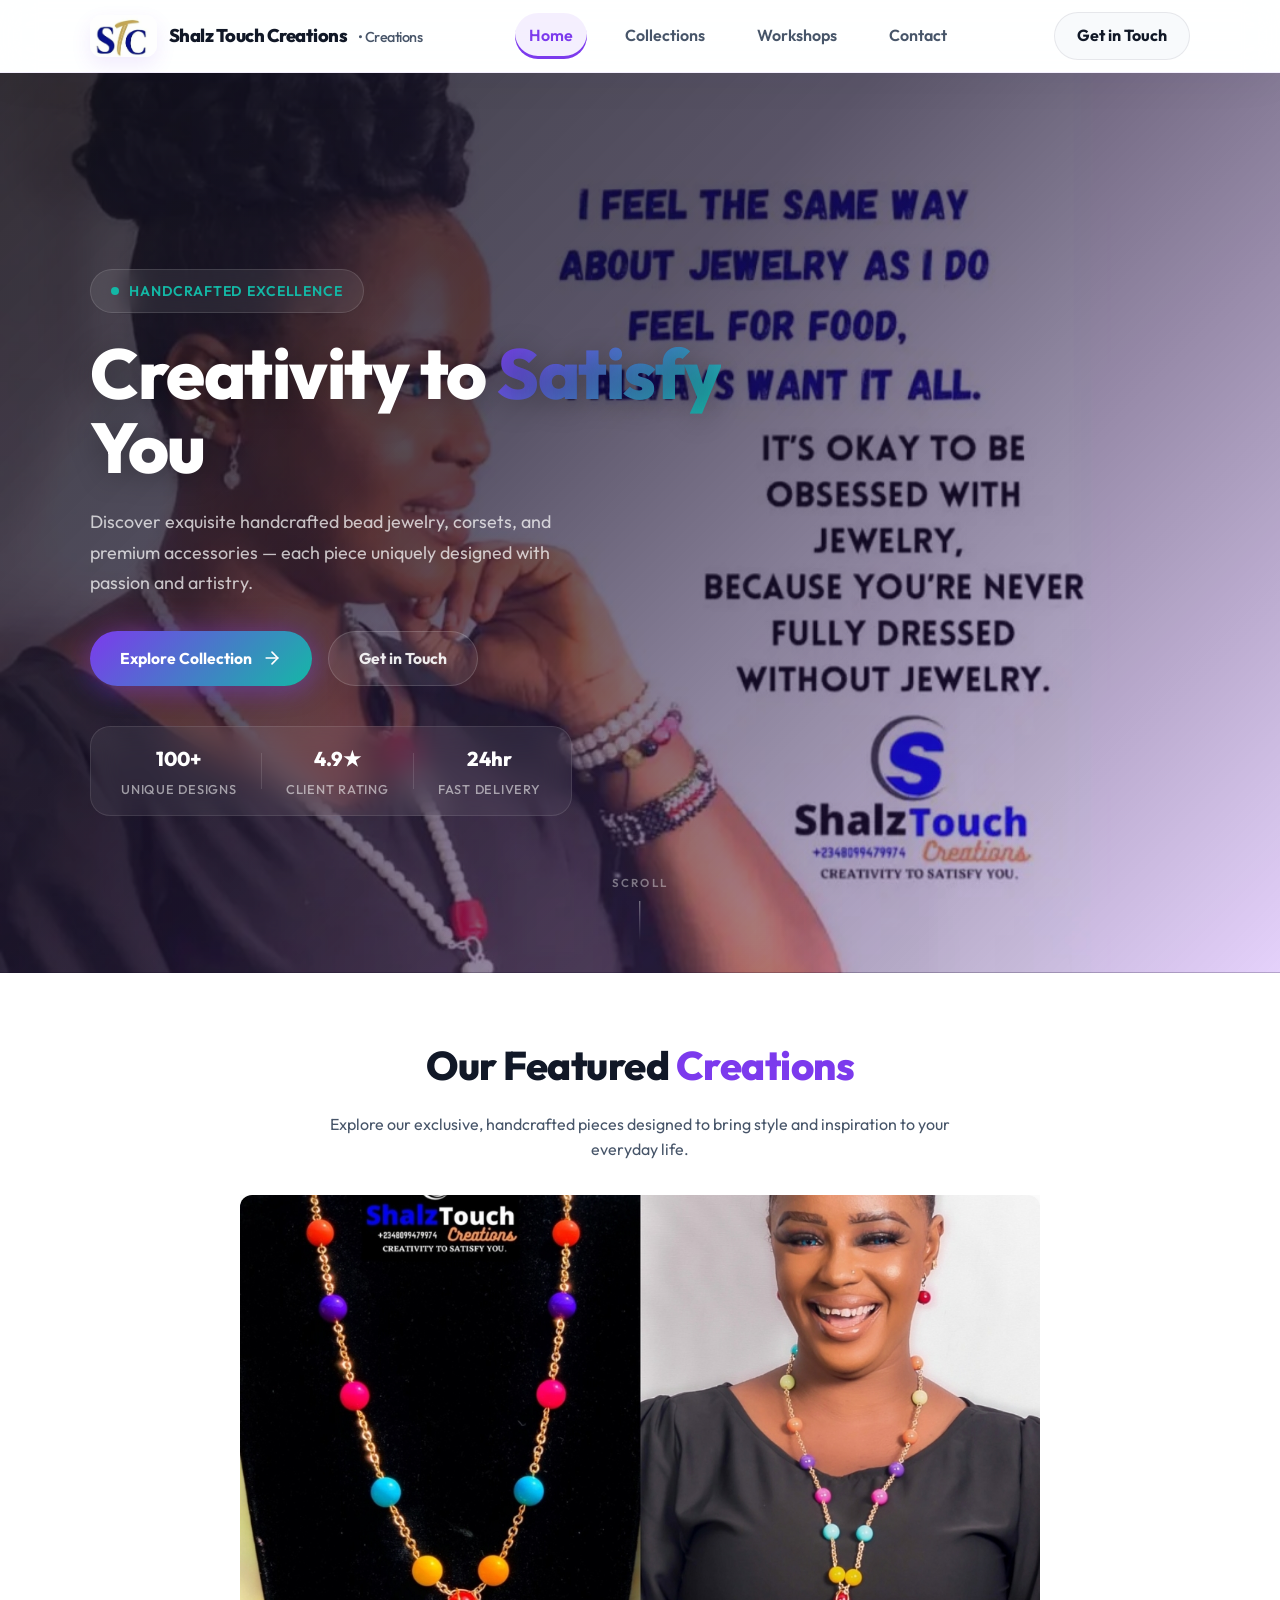
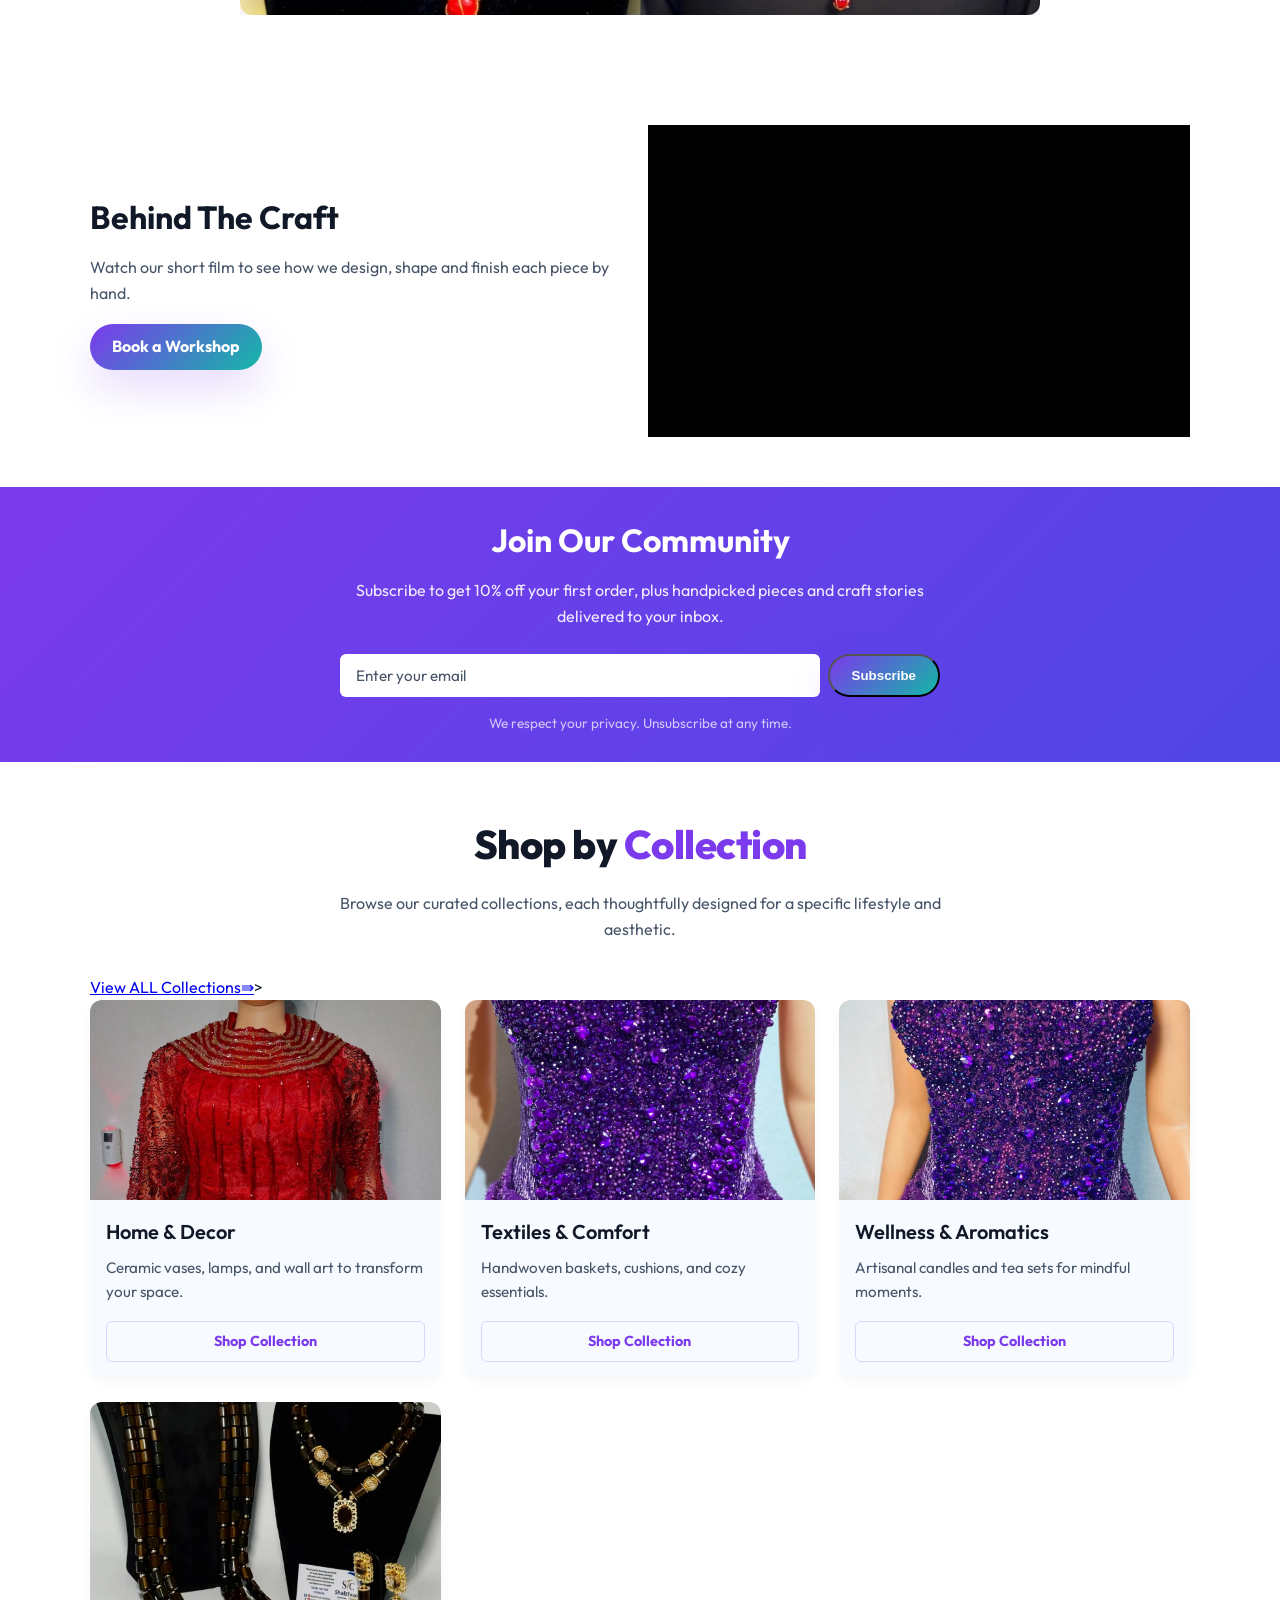
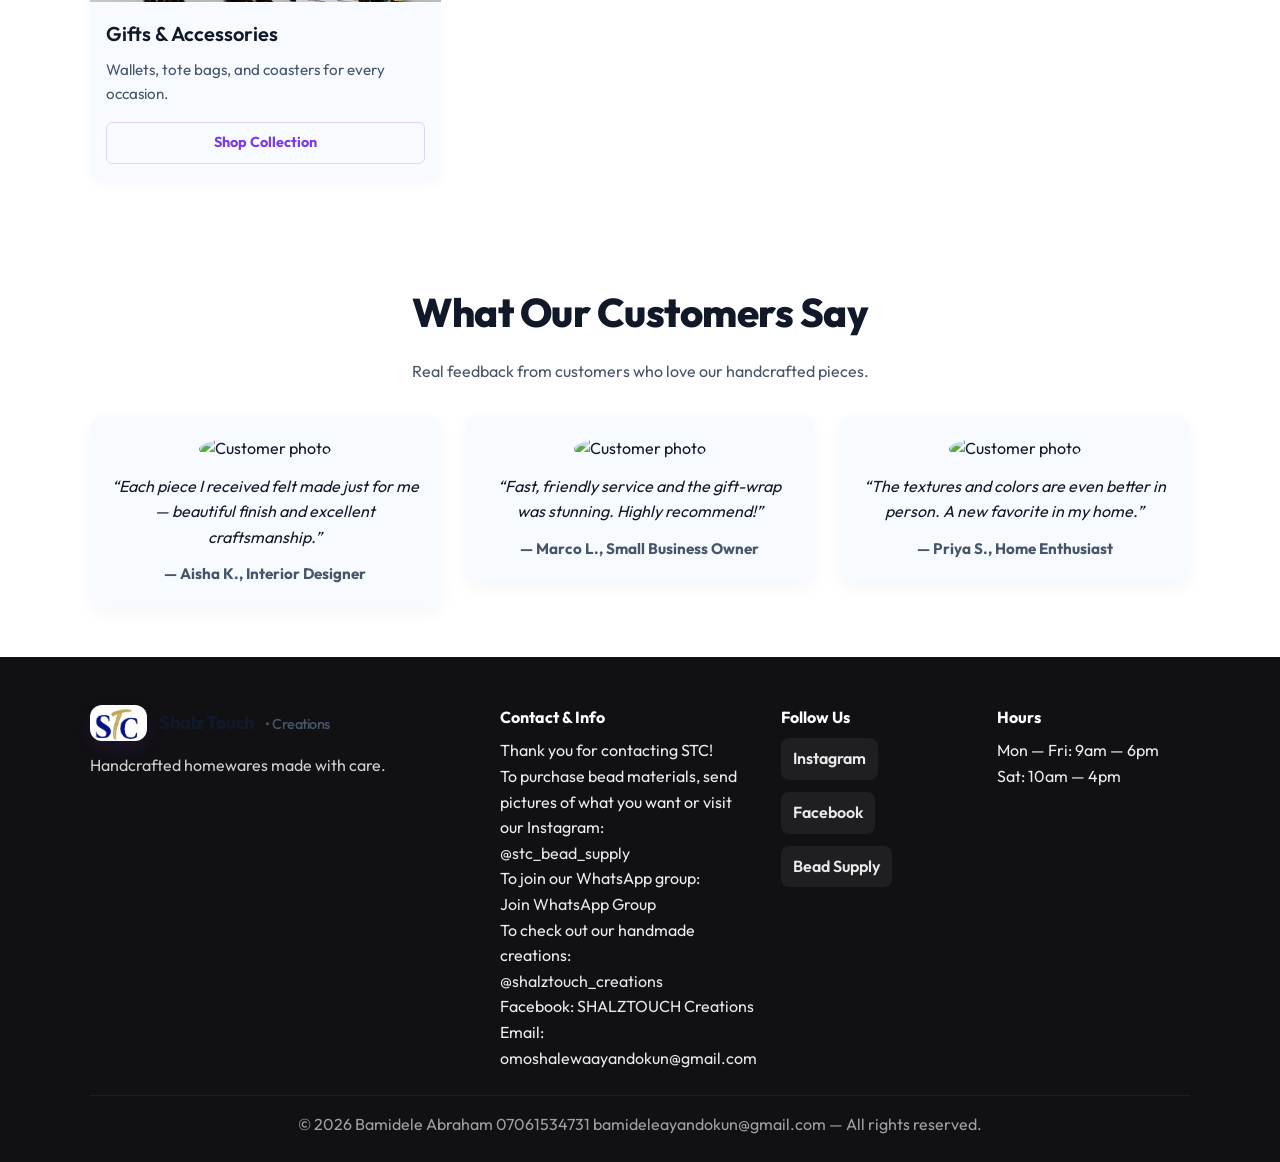
==== commit 3e481339: "update product.js and collection.html" ====
--- a/index.html
+++ b/index.html
@@ -1,419 +1,568 @@
 ﻿<!doctype html>
 <html lang="en">
-
-<head>
-  <meta charset="UTF-8" />
-  <meta name="viewport" content="width=device-width, initial-scale=1.0" />
-  <title>Shalz Touch | Creations</title>
-
-  <!-- Link Google Font (Outfit) for a modern, clean typography look -->
-  <link rel="preconnect" href="https://fonts.googleapis.com" />
-  <link rel="preconnect" href="https://fonts.gstatic.com" crossorigin />
-  <link href="https://fonts.googleapis.com/css2?family=Outfit:wght@300;400;500;600;800&display=swap" rel="stylesheet" />
-
-  <!-- Link our external stylesheet -->
-  <link rel="stylesheet" href="style.css" />
-</head>
-
-<body>
-  <!-- 
+  <head>
+    <meta charset="UTF-8" />
+    <meta name="viewport" content="width=device-width, initial-scale=1.0" />
+    <title>Shalz Touch | Creations</title>
+
+    <!-- Link Google Font (Outfit) for a modern, clean typography look -->
+    <link rel="preconnect" href="https://fonts.googleapis.com" />
+    <link rel="preconnect" href="https://fonts.gstatic.com" crossorigin />
+    <link
+      href="https://fonts.googleapis.com/css2?family=Outfit:wght@300;400;500;600;800&display=swap"
+      rel="stylesheet"
+    />
+
+    <!-- Link our external stylesheet -->
+    <link rel="stylesheet" href="style.css" />
+  </head>
+
+  <body>
+    <!-- 
       1. HEADER / NAVIGATION BAR
       This contains the logo, links (Home, Features, Product, Contact) and a Call-to-Action button.
     -->
-  <header class="header">
-    <div class="container navbar">
-      <!-- Logo Section: Clickable, containing both the logo image and brand name -->
-      <a href="#" class="logo-container">
-        <img src="images/logo.jpg" alt="Shalz Touch Logo" class="logo-img" />
-        <span class="logo-text">Shalz Touch Creations</span>
-      </a>
-
-      <!-- Navigation Links: Uses semantic HTML <nav> tag -->
-      <nav class="nav-menu">
-        <a href="#home" class="nav-link active">Home</a>
-        <a href="collection.html" class="nav-link">Collections</a>
-        <a href="workshop.html" class="nav-link">Workshops</a>
-
-        <a href="https://wa.me/2348099479974" class="nav-link" target="_blank" rel="noopener noreferrer">Contact</a>
-      </nav>
-
-      <!-- CTA Button: Extra highlight button for contacts -->
-      <div class="nav-action">
-        <a href="https://wa.me/2348099479974" class="btn btn-secondary" target="_blank" rel="noopener noreferrer">Get in
-          Touch</a>
-      </div>
-    </div>
-  </header>
-
-  <!-- 
+    <header class="header">
+      <div class="container navbar">
+        <!-- Logo Section: Clickable, containing both the logo image and brand name -->
+        <a href="#" class="logo-container">
+          <img src="images/logo.jpg" alt="Shalz Touch Logo" class="logo-img" />
+          <span class="logo-text">Shalz Touch Creations</span>
+        </a>
+
+        <!-- Navigation Links: Uses semantic HTML <nav> tag -->
+        <nav class="nav-menu">
+          <a href="#home" class="nav-link active">Home</a>
+          <a href="collection.html" class="nav-link">Collections</a>
+          <a href="workshop.html" class="nav-link">Workshops</a>
+
+          <a
+            href="https://wa.me/2348099479974"
+            class="nav-link"
+            target="_blank"
+            rel="noopener noreferrer"
+            >Contact</a
+          >
+        </nav>
+
+        <!-- CTA Button: Extra highlight button for contacts -->
+        <div class="nav-action">
+          <a
+            href="https://wa.me/2348099479974"
+            class="btn btn-secondary"
+            target="_blank"
+            rel="noopener noreferrer"
+            >Get in Touch</a
+          >
+        </div>
+      </div>
+    </header>
+
+    <!-- 
       2. HERO / MAIN SECTION
       Full-screen cinematic hero with background image slideshow and glassmorphism overlay.
     -->
-  <main class="hero-section" id="home">
-    <!-- Background Image Slideshow -->
-    <div class="hero-bg-slideshow" id="heroBgSlideshow">
-      <img src="images/right-image.jpg" alt="Shalz Touch Creation" class="hero-bg-slide active" />
-      <img src="images/WhatsApp Image 2026-06-16 at 20.52.51.jpeg" alt="Handcrafted Jewelry" class="hero-bg-slide" />
-      <img src="images/WhatsApp Image 2026-06-16 at 20.55.39 (1).jpeg" alt="Beaded Corset Design"
-        class="hero-bg-slide" />
-      <img src="images/img_22_1781496791477.jpg" alt="Premium Beadwork" class="hero-bg-slide" />
-      <img src="images/WhatsApp Image 2026-06-16 at 20.55.39.jpeg" alt="Elegant Creation" class="hero-bg-slide" />
-    </div>
-
-    <!-- Dark gradient overlay for text readability -->
-    <div class="hero-overlay"></div>
-
-    <!-- Floating decorative particles -->
-    <div class="hero-particles">
-      <span class="particle particle-1"></span>
-      <span class="particle particle-2"></span>
-      <span class="particle particle-3"></span>
-      <span class="particle particle-4"></span>
-      <span class="particle particle-5"></span>
-      <span class="particle particle-6"></span>
-    </div>
-
-    <!-- Hero content with glassmorphism -->
-    <div class="container hero-content-wrapper">
-      <div class="hero-content">
-        <span class="badge hero-animate hero-animate-1">
-          <span class="badge-dot"></span>
-          Handcrafted Excellence
-        </span>
-
-        <h1 class="hero-title hero-animate hero-animate-2">
-          Creativity to <span class="highlight">Satisfy</span> You
-        </h1>
-
-        <p class="hero-subtitle hero-animate hero-animate-3">
-          Discover exquisite handcrafted bead jewelry, corsets, and premium
-          accessories — each piece uniquely designed with passion and
-          artistry.
-        </p>
-
-        <div class="hero-actions hero-animate hero-animate-4">
-          <a href="collection.html" class="btn btn-hero-primary">
-            <span>Explore Collection</span>
-            <svg width="20" height="20" viewBox="0 0 24 24" fill="none" stroke="currentColor" stroke-width="2"
-              stroke-linecap="round" stroke-linejoin="round">
-              <path d="M5 12h14" />
-              <path d="m12 5 7 7-7 7" />
-            </svg>
-          </a>
-          <a href="https://wa.me/2348099479974" class="btn btn-hero-glass" target="_blank" rel="noopener noreferrer">
-            <span>Get in Touch</span>
-          </a>
-        </div>
-
-        <!-- Stats bar -->
-        <div class="hero-stats hero-animate hero-animate-5">
-          <div class="hero-stat">
-            <strong>100+</strong>
-            <span>Unique Designs</span>
-          </div>
-          <div class="hero-stat-divider"></div>
-          <div class="hero-stat">
-            <strong>4.9★</strong>
-            <span>Client Rating</span>
-          </div>
-          <div class="hero-stat-divider"></div>
-          <div class="hero-stat">
-            <strong>24hr</strong>
-            <span>Fast Delivery</span>
-          </div>
-        </div>
-      </div>
-    </div>
-
-    <!-- Scroll down indicator -->
-    <div class="hero-scroll-indicator">
-      <span>Scroll</span>
-      <div class="scroll-line"></div>
-    </div>
-  </main>
-
-  <!-- 
+    <main class="hero-section" id="home">
+      <!-- Background Image Slideshow -->
+      <div class="hero-bg-slideshow" id="heroBgSlideshow">
+        <img
+          src="images/right-image.jpg"
+          alt="Shalz Touch Creation"
+          class="hero-bg-slide active"
+        />
+        <img
+          src="images/WhatsApp Image 2026-06-16 at 20.52.51.jpeg"
+          alt="Handcrafted Jewelry"
+          class="hero-bg-slide"
+        />
+        <img
+          src="images/WhatsApp Image 2026-06-16 at 20.55.39 (1).jpeg"
+          alt="Beaded Corset Design"
+          class="hero-bg-slide"
+        />
+        <img
+          src="images/img_22_1781496791477.jpg"
+          alt="Premium Beadwork"
+          class="hero-bg-slide"
+        />
+        <img
+          src="images/WhatsApp Image 2026-06-16 at 20.55.39.jpeg"
+          alt="Elegant Creation"
+          class="hero-bg-slide"
+        />
+      </div>
+
+      <!-- Dark gradient overlay for text readability -->
+      <div class="hero-overlay"></div>
+
+      <!-- Floating decorative particles -->
+      <div class="hero-particles">
+        <span class="particle particle-1"></span>
+        <span class="particle particle-2"></span>
+        <span class="particle particle-3"></span>
+        <span class="particle particle-4"></span>
+        <span class="particle particle-5"></span>
+        <span class="particle particle-6"></span>
+      </div>
+
+      <!-- Hero content with glassmorphism -->
+      <div class="container hero-content-wrapper">
+        <div class="hero-content">
+          <span class="badge hero-animate hero-animate-1">
+            <span class="badge-dot"></span>
+            Handcrafted Excellence
+          </span>
+
+          <h1 class="hero-title hero-animate hero-animate-2">
+            Creativity to <span class="highlight">Satisfy</span> You
+          </h1>
+
+          <p class="hero-subtitle hero-animate hero-animate-3">
+            Discover exquisite handcrafted bead jewelry, corsets, and premium
+            accessories — each piece uniquely designed with passion and
+            artistry.
+          </p>
+
+          <div class="hero-actions hero-animate hero-animate-4">
+            <a href="collections.html" class="btn btn-hero-primary">
+              <span>Explore Collection</span>
+              <svg
+                width="20"
+                height="20"
+                viewBox="0 0 24 24"
+                fill="none"
+                stroke="currentColor"
+                stroke-width="2"
+                stroke-linecap="round"
+                stroke-linejoin="round"
+              >
+                <path d="M5 12h14" />
+                <path d="m12 5 7 7-7 7" />
+              </svg>
+            </a>
+            <a
+              href="https://wa.me/2348099479974"
+              class="btn btn-hero-glass"
+              target="_blank"
+              rel="noopener noreferrer"
+            >
+              <span>Get in Touch</span>
+            </a>
+          </div>
+
+          <!-- Stats bar -->
+          <div class="hero-stats hero-animate hero-animate-5">
+            <div class="hero-stat">
+              <strong>100+</strong>
+              <span>Unique Designs</span>
+            </div>
+            <div class="hero-stat-divider"></div>
+            <div class="hero-stat">
+              <strong>4.9★</strong>
+              <span>Client Rating</span>
+            </div>
+            <div class="hero-stat-divider"></div>
+            <div class="hero-stat">
+              <strong>24hr</strong>
+              <span>Fast Delivery</span>
+            </div>
+          </div>
+        </div>
+      </div>
+
+      <!-- Scroll down indicator -->
+      <div class="hero-scroll-indicator">
+        <span>Scroll</span>
+        <div class="scroll-line"></div>
+      </div>
+    </main>
+
+    <!-- 
       3. FEATURED PRODUCTS / CREATIONS SECTION
       A grid displaying the remaining 13 images as handcrafted items.
     -->
-  <section class="gallery-section" id="product">
-    <div class="container">
-      <!-- Section Title and Subtitle -->
-      <div class="gallery-header">
-        <h2>Our Featured <span class="highlight">Creations</span></h2>
-        <p>
-          Explore our exclusive, handcrafted pieces designed to bring style
-          and inspiration to your everyday life.
-        </p>
-      </div>
-
-      <!-- Featured slider with background images -->
-      <div class="featured-slider-container">
-        <div class="featured-slider" id="featuredSlider">
-          <img src="images/WhatsApp Image 2026-06-16 at 20.52.51.jpeg" alt="Creation" class="slider-image active" />
-          <img src="images/WhatsApp Image 2026-06-16 at 20.52.52.jpeg" alt="Creation" class="slider-image" />
-          <img src="images/WhatsApp Image 2026-06-16 at 20.55.10.jpeg" alt="Creation" class="slider-image" />
-          <img src="images/WhatsApp Image 2026-06-16 at 20.55.39.jpeg" alt="Creation" class="slider-image" />
-          <img src="images/WhatsApp Image 2026-06-16 at 20.55.39 (1).jpeg" alt="Creation" class="slider-image" />
-          <img src="images/WhatsApp Image 2026-06-16 at 20.55.40.jpeg" alt="Creation" class="slider-image" />
-          <img src="images/WhatsApp Image 2026-06-16 at 20.55.40 (1).jpeg" alt="Creation" class="slider-image" />
-        </div>
-      </div>
-    </div>
-  </section>
-
-  <!-- Video Section -->
-  <section class="video-section">
-    <div class="container video-container">
-      <div class="video-content">
-        <h2>Behind The Craft</h2>
-        <p>
-          Watch our short film to see how we design, shape and finish each
-          piece by hand.
-        </p>
-        <a href="https://wa.me/2348099479974" class="btn btn-primary" target="_blank" rel="noopener noreferrer">Book a
-          Workshop</a>
-      </div>
-
-      <div class="video-wrapper">
-        <iframe class="video-iframe" src="https://www.youtube.com/embed/ScMzIvxBSi4?autoplay=1&mute=1"
-          title="Shalz Touch - Behind the Craft" frameborder="0" allow="
+    <section class="gallery-section" id="product">
+      <div class="container">
+        <!-- Section Title and Subtitle -->
+        <div class="gallery-header">
+          <h2>Our Featured <span class="highlight">Creations</span></h2>
+          <p>
+            Explore our exclusive, handcrafted pieces designed to bring style
+            and inspiration to your everyday life.
+          </p>
+        </div>
+
+        <!-- Featured slider with background images -->
+        <div class="featured-slider-container">
+          <div class="featured-slider" id="featuredSlider">
+            <img
+              src="images/WhatsApp Image 2026-06-16 at 20.52.51.jpeg"
+              alt="Creation"
+              class="slider-image active"
+            />
+            <img
+              src="images/WhatsApp Image 2026-06-16 at 20.52.52.jpeg"
+              alt="Creation"
+              class="slider-image"
+            />
+            <img
+              src="images/WhatsApp Image 2026-06-16 at 20.55.10.jpeg"
+              alt="Creation"
+              class="slider-image"
+            />
+            <img
+              src="images/WhatsApp Image 2026-06-16 at 20.55.39.jpeg"
+              alt="Creation"
+              class="slider-image"
+            />
+            <img
+              src="images/WhatsApp Image 2026-06-16 at 20.55.39 (1).jpeg"
+              alt="Creation"
+              class="slider-image"
+            />
+            <img
+              src="images/WhatsApp Image 2026-06-16 at 20.55.40.jpeg"
+              alt="Creation"
+              class="slider-image"
+            />
+            <img
+              src="images/WhatsApp Image 2026-06-16 at 20.55.40 (1).jpeg"
+              alt="Creation"
+              class="slider-image"
+            />
+          </div>
+        </div>
+      </div>
+    </section>
+
+    <!-- Video Section -->
+    <section class="video-section">
+      <div class="container video-container">
+        <div class="video-content">
+          <h2>Behind The Craft</h2>
+          <p>
+            Watch our short film to see how we design, shape and finish each
+            piece by hand.
+          </p>
+          <a
+            href="https://wa.me/2348099479974"
+            class="btn btn-primary"
+            target="_blank"
+            rel="noopener noreferrer"
+            >Book a Workshop</a
+          >
+        </div>
+
+        <div class="video-wrapper">
+          <iframe
+            class="video-iframe"
+            src="https://www.youtube.com/embed/ScMzIvxBSi4?autoplay=1&mute=1"
+            title="Shalz Touch - Behind the Craft"
+            frameborder="0"
+            allow="
               accelerometer;
               autoplay;
               clipboard-write;
               encrypted-media;
               gyroscope;
               picture-in-picture;
-            " autoplay muted allowfullscreen></iframe>
-      </div>
-    </div>
-  </section>
-
-  <!-- Newsletter Section -->
-  <section class="newsletter-section">
-    <div class="container newsletter-container">
-      <div class="newsletter-content">
-        <h2>Join Our Community</h2>
+            "
+            autoplay
+            muted
+            allowfullscreen
+          ></iframe>
+        </div>
+      </div>
+    </section>
+
+    <!-- Newsletter Section -->
+    <section class="newsletter-section">
+      <div class="container newsletter-container">
+        <div class="newsletter-content">
+          <h2>Join Our Community</h2>
+          <p>
+            Subscribe to get 10% off your first order, plus handpicked pieces
+            and craft stories delivered to your inbox.
+          </p>
+        </div>
+
+        <form
+          class="newsletter-form"
+          action="https://formspree.io/f/xwvjzgrq"
+          method="POST"
+        >
+          <input
+            type="email"
+            name="email"
+            placeholder="Enter your email"
+            class="newsletter-input"
+            required
+          />
+          <button type="submit" class="btn btn-primary">Subscribe</button>
+        </form>
+
+        <p class="newsletter-disclaimer">
+          We respect your privacy. Unsubscribe at any time.
+        </p>
+      </div>
+    </section>
+
+    <!-- Shop by Collection Section -->
+    <section class="collections-section">
+      <div class="container">
+        <div class="gallery-header">
+          <h2>Shop by <span class="highlight">Collection</span></h2>
+          <p>
+            Browse our curated collections, each thoughtfully designed for a
+            specific lifestyle and aesthetic.
+          </p>
+        </div>
+        <div>
+          <div class="header-right">
+            <a href="collection.html" class="View-ALL-Links"
+              >View ALL Collections<span class="arrow">&rAarr;</span></a
+            >>
+          </div>
+        </div>
+
+        <div class="collections-grid">
+          <div class="collection-card">
+            <div class="collection-image">
+              <img
+                src="images/img_5_1781496574216.jpg"
+                alt="Home & Decor"
+                class="collection-img"
+              />
+            </div>
+            <h3>Home & Decor</h3>
+            <p>Ceramic vases, lamps, and wall art to transform your space.</p>
+            <a href="collection.html" class="btn btn-outline btn-sm"
+              >Shop Collection</a
+            >
+          </div>
+
+          <div class="collection-card">
+            <div class="collection-image">
+              <img
+                src="images/img_13_1781496662403.jpg"
+                alt="Textiles & Comfort"
+                class="collection-img"
+              />
+            </div>
+            <h3>Textiles & Comfort</h3>
+            <p>Handwoven baskets, cushions, and cozy essentials.</p>
+            <a href="collection.html" class="btn btn-outline btn-sm"
+              >Shop Collection</a
+            >
+          </div>
+
+          <div class="collection-card">
+            <div class="collection-image">
+              <img
+                src="images/img_12_1781496653079.jpg"
+                alt="Wellness & Aromatics"
+                class="collection-img"
+              />
+            </div>
+            <h3>Wellness & Aromatics</h3>
+            <p>Artisanal candles and tea sets for mindful moments.</p>
+            <a href="collection.html" class="btn btn-outline btn-sm"
+              >Shop Collection</a
+            >
+          </div>
+
+          <div class="collection-card">
+            <div class="collection-image">
+              <img
+                src="images/img_18_1781496705212.jpg"
+                alt="Gifts & Accessories"
+                class="collection-img"
+              />
+            </div>
+            <h3>Gifts & Accessories</h3>
+            <p>Wallets, tote bags, and coasters for every occasion.</p>
+            <a href="collection.html" class="btn btn-outline btn-sm"
+              >Shop Collection</a
+            >
+          </div>
+        </div>
+      </div>
+    </section>
+
+    <!-- Testimonials Section -->
+    <section class="testimonials-section">
+      <div class="container">
+        <div class="gallery-header">
+          <h2>What Our Customers Say</h2>
+          <p>Real feedback from customers who love our handcrafted pieces.</p>
+        </div>
+
+        <div class="testimonials-grid">
+          <div class="testimonial-card">
+            <img
+              src="images/user1.jpg"
+              alt="Customer photo"
+              class="testimonial-avatar"
+            />
+            <p class="testimonial-quote">
+              “Each piece I received felt made just for me — beautiful finish
+              and excellent craftsmanship.”
+            </p>
+            <p class="testimonial-author">— Aisha K., Interior Designer</p>
+          </div>
+
+          <div class="testimonial-card">
+            <img
+              src="images/user2.jpg"
+              alt="Customer photo"
+              class="testimonial-avatar"
+            />
+            <p class="testimonial-quote">
+              “Fast, friendly service and the gift-wrap was stunning. Highly
+              recommend!”
+            </p>
+            <p class="testimonial-author">— Marco L., Small Business Owner</p>
+          </div>
+
+          <div class="testimonial-card">
+            <img
+              src="images/user3.jpg"
+              alt="Customer photo"
+              class="testimonial-avatar"
+            />
+            <p class="testimonial-quote">
+              “The textures and colors are even better in person. A new favorite
+              in my home.”
+            </p>
+            <p class="testimonial-author">— Priya S., Home Enthusiast</p>
+          </div>
+        </div>
+      </div>
+    </section>
+
+    <!-- Footer -->
+    <footer class="site-footer">
+      <div class="container footer-grid">
+        <div class="footer-brand">
+          <a href="index.html" class="logo-container">
+            <img
+              src="images/logo.jpg"
+              alt="Shalz Touch Logo"
+              class="logo-img"
+            />
+            <span class="logo-text">Shalz Touch</span>
+          </a>
+          <p class="footer-desc">Handcrafted homewares made with care.</p>
+        </div>
+
+        <div class="footer-contact">
+          <h4>Contact & Info</h4>
+          <p>Thank you for contacting STC!</p>
+          <p>
+            To purchase bead materials, send pictures of what you want or visit
+            our Instagram:
+            <br />
+            <a
+              href="https://www.instagram.com/stc_bead_supply"
+              target="_blank"
+              rel="noopener noreferrer"
+              >@stc_bead_supply</a
+            >
+          </p>
+          <p>
+            To join our WhatsApp group:
+            <br />
+            <a
+              href="https://chat.whatsapp.com/FZWHW0nlH484iBBQsxRqds"
+              target="_blank"
+              rel="noopener noreferrer"
+              >Join WhatsApp Group</a
+            >
+          </p>
+          <p>
+            To check out our handmade creations:
+            <br />
+            <a
+              href="https://www.instagram.com/shalztouch_creations"
+              target="_blank"
+              rel="noopener noreferrer"
+              >@shalztouch_creations</a
+            >
+          </p>
+          <p>
+            Facebook:
+            <a
+              href="https://www.facebook.com/SHALZTOUCH/"
+              target="_blank"
+              rel="noopener noreferrer"
+              >SHALZTOUCH Creations</a
+            >
+          </p>
+          <p>
+            Email:
+            <a href="mailto:omoshalewaayandokun@gmail.com"
+              >omoshalewaayandokun@gmail.com</a
+            >
+          </p>
+        </div>
+
+        <div class="footer-social">
+          <h4>Follow Us</h4>
+          <div class="social-links">
+            <a
+              href="https://www.instagram.com/shalztouch_creations"
+              class="social-link"
+              target="_blank"
+              rel="noopener noreferrer"
+              >Instagram</a
+            >
+            <a
+              href="https://www.facebook.com/SHALZTOUCH/"
+              class="social-link"
+              target="_blank"
+              rel="noopener noreferrer"
+              >Facebook</a
+            >
+            <a
+              href="https://www.instagram.com/stc_bead_supply"
+              class="social-link"
+              target="_blank"
+              rel="noopener noreferrer"
+              >Bead Supply</a
+            >
+          </div>
+        </div>
+
+        <div class="footer-hours">
+          <h4>Hours</h4>
+          <p>Mon — Fri: 9am — 6pm</p>
+          <p>Sat: 10am — 4pm</p>
+        </div>
+      </div>
+      <div class="container footer-bottom">
         <p>
-          Subscribe to get 10% off your first order, plus handpicked pieces
-          and craft stories delivered to your inbox.
+          &copy; 2026 Bamidele Abraham 07061534731 bamideleayandokun@gmail.com —
+          All rights reserved.
         </p>
       </div>
-
-      <form class="newsletter-form" action="https://formspree.io/f/xwvjzgrq" method="POST">
-        <input type="email" name="email" placeholder="Enter your email" class="newsletter-input" required />
-        <button type="submit" class="btn btn-primary">Subscribe</button>
-      </form>
-
-      <p class="newsletter-disclaimer">
-        We respect your privacy. Unsubscribe at any time.
-      </p>
-    </div>
-  </section>
-
-  <!-- Shop by Collection Section -->
-  <section class="collections-section">
-    <div class="container">
-      <div class="gallery-header">
-        <h2>Shop by <span class="highlight">Collection</span></h2>
-        <p>
-          Browse our curated collections, each thoughtfully designed for a
-          specific lifestyle and aesthetic.
-        </p>
-      </div>
-      <div>
-        <div class="header-right">
-          <a href="collection.html" class="View-ALL-Links">View ALL Collections<span class="arrow">&rAarr;</span></a>>
-        </div>
-      </div>
-
-      <div class="collections-grid">
-        <div class="collection-card">
-          <div class="collection-image">
-            <img src="images/img_5_1781496574216.jpg" alt="Home & Decor" class="collection-img" />
-          </div>
-          <h3>Home & Decor</h3>
-          <p>Ceramic vases, lamps, and wall art to transform your space.</p>
-          <a href="collection.html" class="btn btn-outline btn-sm">Shop Collection</a>
-        </div>
-
-        <div class="collection-card">
-          <div class="collection-image">
-            <img src="images/img_13_1781496662403.jpg" alt="Textiles & Comfort" class="collection-img" />
-          </div>
-          <h3>Textiles & Comfort</h3>
-          <p>Handwoven baskets, cushions, and cozy essentials.</p>
-          <a href="collection.html" class="btn btn-outline btn-sm">Shop Collection</a>
-        </div>
-
-        <div class="collection-card">
-          <div class="collection-image">
-            <img src="images/img_12_1781496653079.jpg" alt="Wellness & Aromatics" class="collection-img" />
-          </div>
-          <h3>Wellness & Aromatics</h3>
-          <p>Artisanal candles and tea sets for mindful moments.</p>
-          <a href="collection.html" class="btn btn-outline btn-sm">Shop Collection</a>
-        </div>
-
-        <div class="collection-card">
-          <div class="collection-image">
-            <img src="images/img_18_1781496705212.jpg" alt="Gifts & Accessories" class="collection-img" />
-          </div>
-          <h3>Gifts & Accessories</h3>
-          <p>Wallets, tote bags, and coasters for every occasion.</p>
-          <a href="collection.html" class="btn btn-outline btn-sm">Shop Collection</a>
-        </div>
-      </div>
-    </div>
-  </section>
-
-  <!-- Testimonials Section -->
-  <section class="testimonials-section">
-    <div class="container">
-      <div class="gallery-header">
-        <h2>What Our Customers Say</h2>
-        <p>Real feedback from customers who love our handcrafted pieces.</p>
-      </div>
-
-      <div class="testimonials-grid">
-        <div class="testimonial-card">
-          <span class="quote-icon">"</span>
-          <img src="images/user1.jpg" alt="Customer photo" class="testimonial-avatar" />
-          <p class="testimonial-quote">
-            “Each piece I received felt made just for me — beautiful finish
-            and excellent craftsmanship.”
-          </p>
-          <p class="testimonial-author">— Aisha K., Interior Designer</p>
-        </div>
-
-        <div class="testimonial-card">
-          <img src="images/user2.jpg" alt="Customer photo" class="testimonial-avatar" />
-          <p class="testimonial-quote">
-            “Fast, friendly service and the gift-wrap was stunning. Highly
-            recommend!”
-          </p>
-          <p class="testimonial-author">— Marco L., Small Business Owner</p>
-        </div>
-
-        <div class="testimonial-card">
-          <img src="images/user3.jpg" alt="Customer photo" class="testimonial-avatar" />
-          <p class="testimonial-quote">
-            “The textures and colors are even better in person. A new favorite
-            in my home.”
-          </p>
-          <p class="testimonial-author">— Priya S., Home Enthusiast</p>
-        </div>
-      </div>
-    </div>
-  </section>
-
-  <!-- Footer -->
-  <footer class="site-footer">
-    <div class="container footer-grid">
-      <div class="footer-brand">
-        <a href="index.html" class="logo-container">
-          <img src="images/logo.jpg" alt="Shalz Touch Logo" class="logo-img" />
-          <span class="logo-text">Shalz Touch</span>
-        </a>
-        <p class="footer-desc">Handcrafted homewares made with care.</p>
-      </div>
-
-      <div class="footer-contact">
-        <h4>Contact & Info</h4>
-        <p>Thank you for contacting STC!</p>
-        <p>
-          To purchase bead materials, send pictures of what you want or visit
-          our Instagram:
-          <br />
-          <a href="https://www.instagram.com/stc_bead_supply" target="_blank"
-            rel="noopener noreferrer">@stc_bead_supply</a>
-        </p>
-        <p>
-          To join our WhatsApp group:
-          <br />
-          <a href="https://chat.whatsapp.com/FZWHW0nlH484iBBQsxRqds" target="_blank" rel="noopener noreferrer">Join
-            WhatsApp Group</a>
-        </p>
-        <p>
-          To check out our handmade creations:
-          <br />
-          <a href="https://www.instagram.com/shalztouch_creations" target="_blank"
-            rel="noopener noreferrer">@shalztouch_creations</a>
-        </p>
-        <p>
-          Facebook:
-          <a href="https://www.facebook.com/SHALZTOUCH/" target="_blank" rel="noopener noreferrer">SHALZTOUCH
-            Creations</a>
-        </p>
-        <p>
-          Email:
-          <a href="mailto:omoshalewaayandokun@gmail.com">omoshalewaayandokun@gmail.com</a>
-        </p>
-      </div>
-
-      <div class="footer-social">
-        <h4>Follow Us</h4>
-        <div class="social-links">
-          <a href="https://www.instagram.com/shalztouch_creations" class="social-link" target="_blank"
-            rel="noopener noreferrer">Instagram</a>
-          <a href="https://www.facebook.com/SHALZTOUCH/" class="social-link" target="_blank"
-            rel="noopener noreferrer">Facebook</a>
-          <a href="https://www.instagram.com/stc_bead_supply" class="social-link" target="_blank"
-            rel="noopener noreferrer">Bead Supply</a>
-        </div>
-      </div>
-
-      <div class="footer-hours">
-        <h4>Hours</h4>
-        <p>Mon — Fri: 9am — 6pm</p>
-        <p>Sat: 10am — 4pm</p>
-      </div>
-    </div>
-    <div class="container footer-bottom">
-      <p>
-        &copy; 2026 Bamidele Abraham 07061534731 bamideleayandokun@gmail.com —
-        All rights reserved.
-      </p>
-    </div>
-  </footer>
-
-  <script>
-    // 1. Featured Creations Gallery Slider
-    const sliderImages = document.querySelectorAll(".slider-image");
-    let currentImageIndex = 0;
-
-    function showImage(index) {
-      sliderImages.forEach((img, idx) => {
-        img.classList.toggle("active", idx === index);
-      });
-    }
-
-    function nextImage() {
-      currentImageIndex = (currentImageIndex + 1) % sliderImages.length;
-      showImage(currentImageIndex);
-    }
-
-    setInterval(nextImage, 3000);
-
-    // 2. Hero Background Slideshow
-    const heroSlides = document.querySelectorAll(".hero-bg-slide");
-    let currentHeroSlideIndex = 0;
-
-    function showHeroSlide(index) {
-      heroSlides.forEach((slide, idx) => {
-        slide.classList.toggle("active", idx === index);
-      });
-    }
-
-    function nextHeroSlide() {
-      currentHeroSlideIndex = (currentHeroSlideIndex + 1) % heroSlides.length;
-      showHeroSlide(currentHeroSlideIndex);
-    }
-
-    if (heroSlides.length > 1) {
-      setInterval(nextHeroSlide, 4500); // Transitions every 4.5 seconds
-    }
-  </script>
-</body>
-
-</html>+    </footer>
+
+    <script>
+      const sliderImages = document.querySelectorAll(".slider-image");
+      let currentImageIndex = 0;
+
+      function showImage(index) {
+        sliderImages.forEach((img, idx) => {
+          img.classList.toggle("active", idx === index);
+        });
+      }
+
+      function nextImage() {
+        currentImageIndex = (currentImageIndex + 1) % sliderImages.length;
+        showImage(currentImageIndex);
+      }
+
+      setInterval(nextImage, 3000);
+    </script>
+  </body>
+</html>
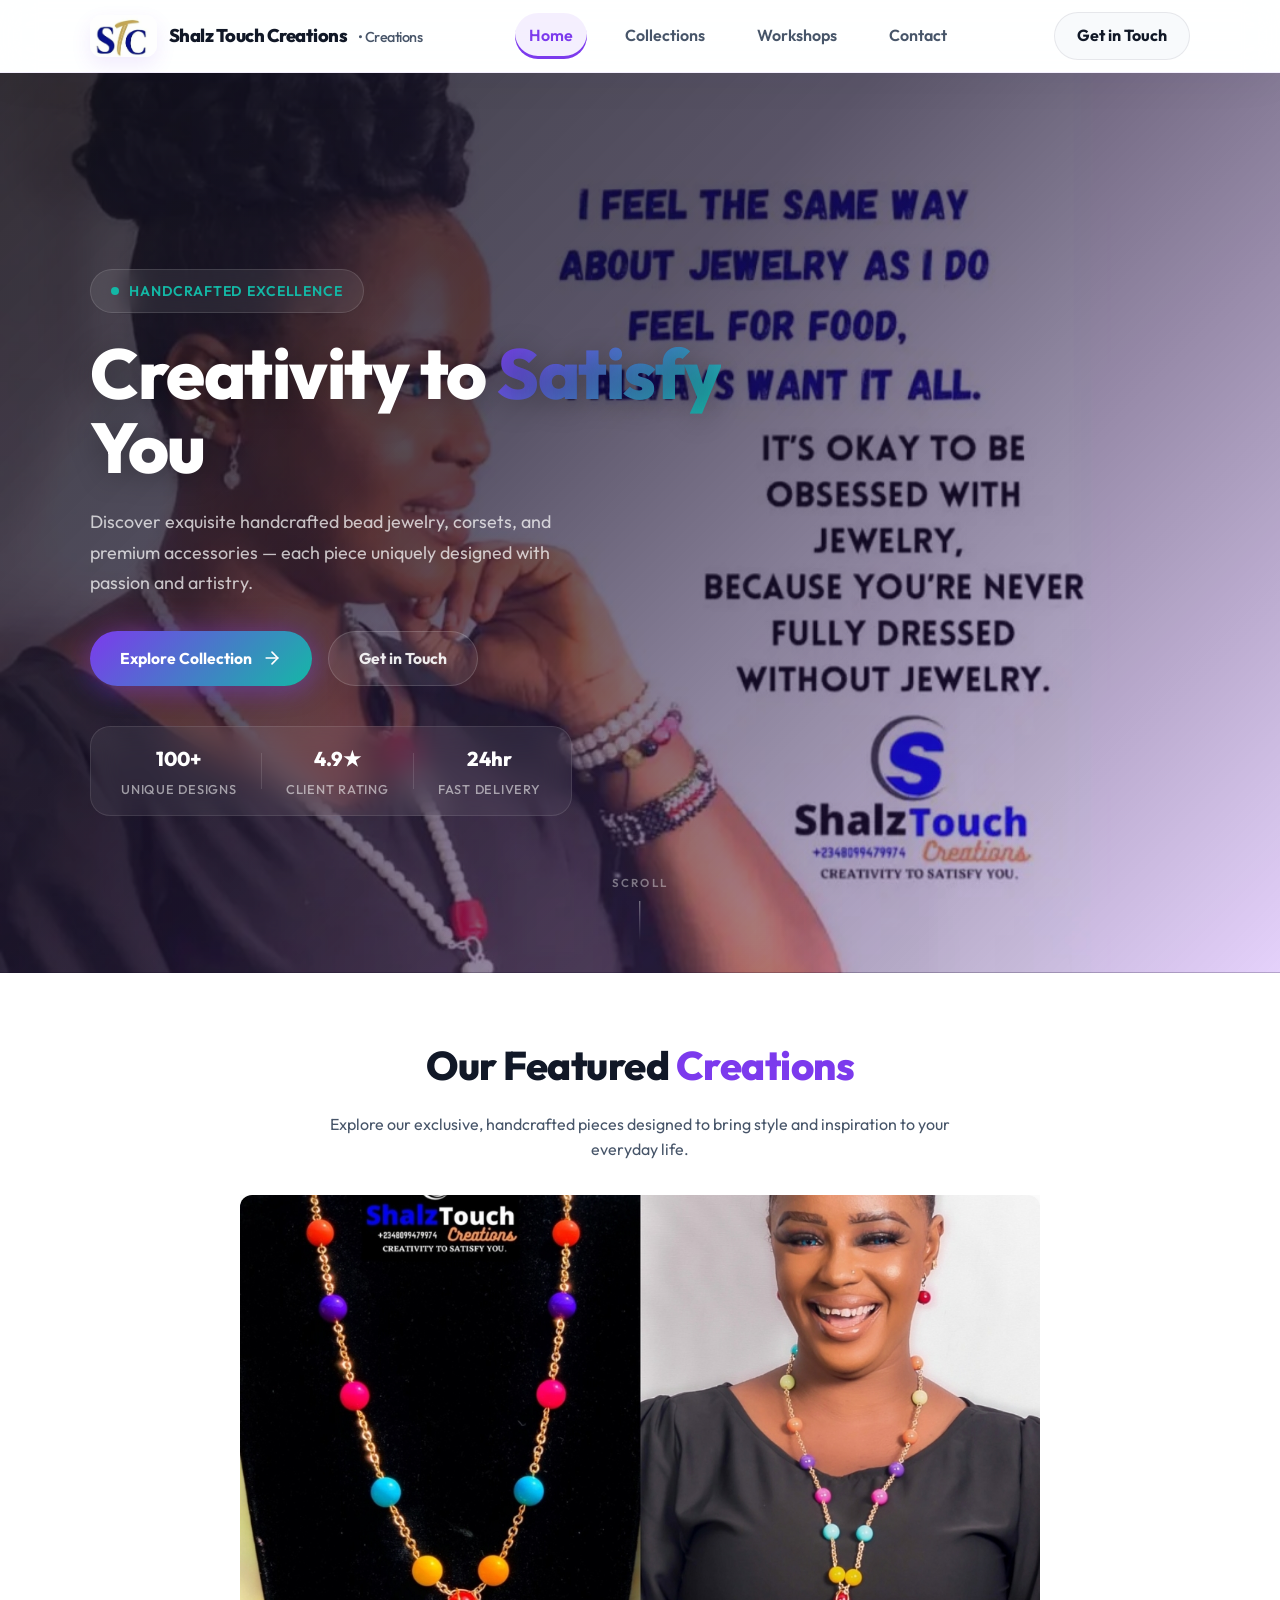
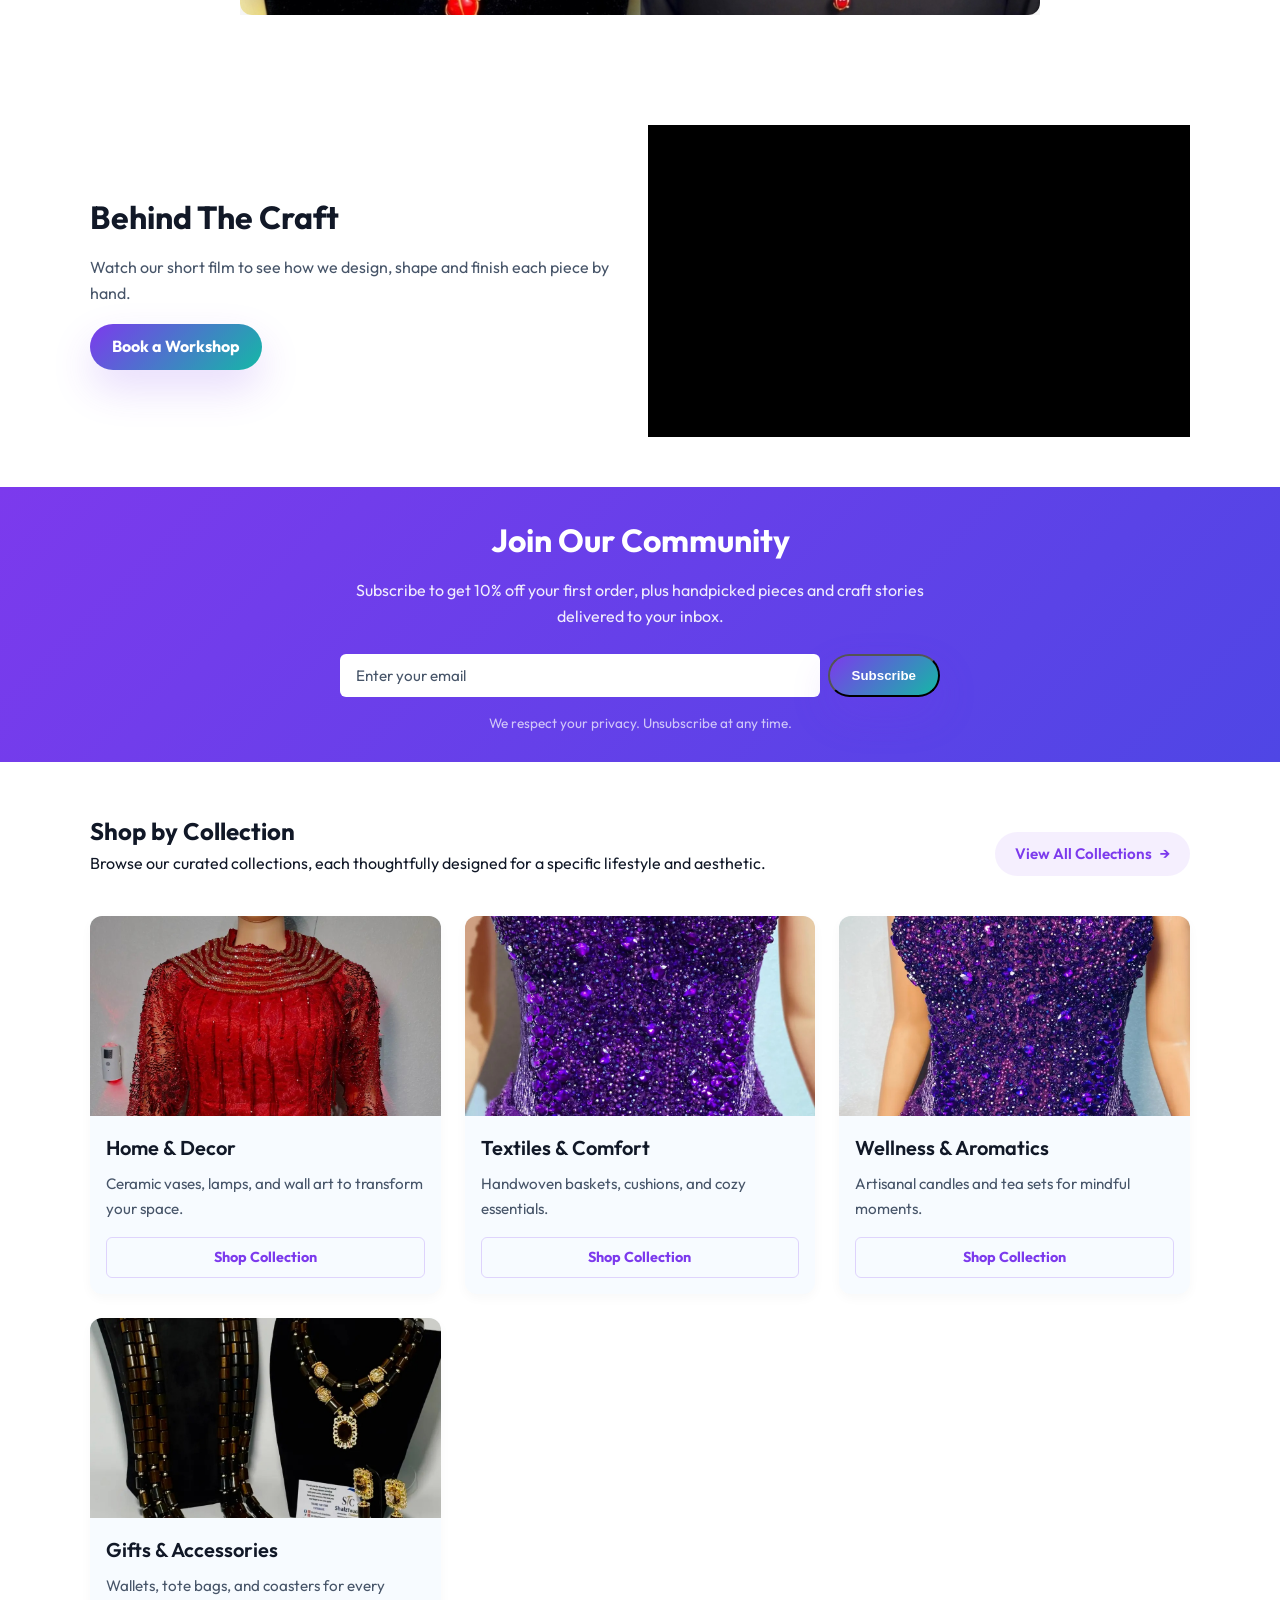
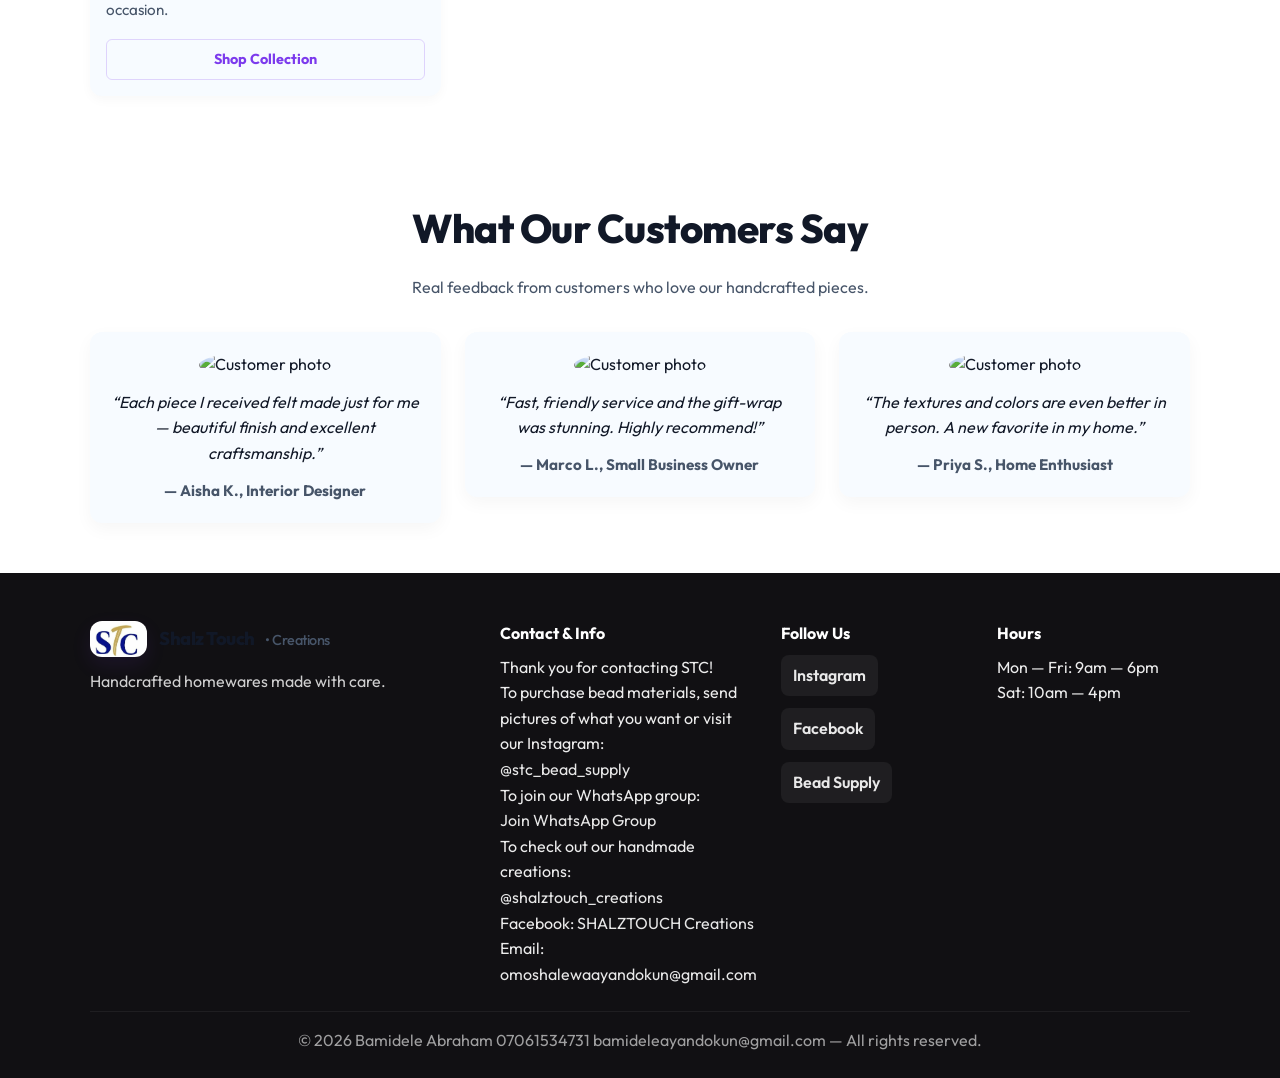
==== commit 897196b1: "update" ====
--- a/index.html
+++ b/index.html
@@ -36,24 +36,12 @@
           <a href="collection.html" class="nav-link">Collections</a>
           <a href="workshop.html" class="nav-link">Workshops</a>
 
-          <a
-            href="https://wa.me/2348099479974"
-            class="nav-link"
-            target="_blank"
-            rel="noopener noreferrer"
-            >Contact</a
-          >
+          <a href="contact.html" class="nav-link">Contact</a>
         </nav>
 
         <!-- CTA Button: Extra highlight button for contacts -->
         <div class="nav-action">
-          <a
-            href="https://wa.me/2348099479974"
-            class="btn btn-secondary"
-            target="_blank"
-            rel="noopener noreferrer"
-            >Get in Touch</a
-          >
+          <a href="contact.html" class="btn btn-secondary">Get in Touch</a>
         </div>
       </div>
     </header>
@@ -124,7 +112,7 @@
           </p>
 
           <div class="hero-actions hero-animate hero-animate-4">
-            <a href="collections.html" class="btn btn-hero-primary">
+            <a href="collection.html" class="btn btn-hero-primary">
               <span>Explore Collection</span>
               <svg
                 width="20"
@@ -310,19 +298,17 @@
     <!-- Shop by Collection Section -->
     <section class="collections-section">
       <div class="container">
-        <div class="gallery-header">
-          <h2>Shop by <span class="highlight">Collection</span></h2>
-          <p>
-            Browse our curated collections, each thoughtfully designed for a
-            specific lifestyle and aesthetic.
-          </p>
-        </div>
-        <div>
-          <div class="header-right">
-            <a href="collection.html" class="View-ALL-Links"
-              >View ALL Collections<span class="arrow">&rAarr;</span></a
-            >>
-          </div>
+        <div class="collections-header">
+          <div class="collections-header-left">
+            <h2>Shop by <span class="highlight">Collection</span></h2>
+            <p>
+              Browse our curated collections, each thoughtfully designed for a
+              specific lifestyle and aesthetic.
+            </p>
+          </div>
+          <a href="collection.html" class="view-all-collections-link">
+            View All Collections <span>&rarr;</span>
+          </a>
         </div>
 
         <div class="collections-grid">
@@ -548,6 +534,7 @@
     </footer>
 
     <script>
+      // Featured slider
       const sliderImages = document.querySelectorAll(".slider-image");
       let currentImageIndex = 0;
 
@@ -563,6 +550,23 @@
       }
 
       setInterval(nextImage, 3000);
+
+      // Hero slideshow
+      const heroSlides = document.querySelectorAll(".hero-bg-slide");
+      let currentHeroSlideIndex = 0;
+
+      function showHeroSlide(index) {
+        heroSlides.forEach((slide, idx) => {
+          slide.classList.toggle("active", idx === index);
+        });
+      }
+
+      function nextHeroSlide() {
+        currentHeroSlideIndex = (currentHeroSlideIndex + 1) % heroSlides.length;
+        showHeroSlide(currentHeroSlideIndex);
+      }
+
+      setInterval(nextHeroSlide, 4000);
     </script>
   </body>
 </html>
--- a/style.css
+++ b/style.css
@@ -879,6 +879,59 @@
     background-color: var(--white);
 }
 
+.collections-header {
+    display: flex;
+    justify-content: space-between;
+    align-items: flex-end;
+    margin-bottom: 40px;
+    gap: 24px;
+}
+
+.collections-header-left {
+    text-align: left;
+}
+
+.view-all-collections-link {
+    display: inline-flex;
+    align-items: center;
+    gap: 8px;
+    color: var(--primary-color);
+    text-decoration: none;
+    font-weight: 600;
+    font-size: 0.95rem;
+    padding: 10px 20px;
+    border-radius: 999px;
+    background-color: rgba(124, 58, 237, 0.08);
+    transition: all 0.3s ease;
+    white-space: nowrap;
+}
+
+.view-all-collections-link:hover {
+    background-color: var(--primary-color);
+    color: white;
+    transform: translateY(-2px);
+    box-shadow: 0 4px 12px rgba(124, 58, 237, 0.2);
+}
+
+.view-all-collections-link span {
+    transition: transform 0.3s ease;
+}
+
+.view-all-collections-link:hover span {
+    transform: translateX(4px);
+}
+
+@media (max-width: 768px) {
+    .collections-header {
+        flex-direction: column;
+        align-items: flex-start;
+    }
+    
+    .view-all-collections-link {
+        align-self: flex-start;
+    }
+}
+
 .collections-grid {
     display: grid;
     grid-template-columns: repeat(auto-fit, minmax(260px, 1fr));
@@ -1182,6 +1235,607 @@
 @media (max-width: 600px) {
     .footer-grid {
         grid-template-columns: 1fr;
+    }
+}
+
+/* ==========================================
+   CONTACT PAGE STYLES
+   ========================================== */
+.contact-section {
+    padding: 80px 0 60px;
+    background-color: var(--bg-color);
+}
+
+.page-header {
+    text-align: center;
+    margin-bottom: 60px;
+    max-width: 700px;
+    margin-left: auto;
+    margin-right: auto;
+}
+
+.page-header h1 {
+    font-size: 3rem;
+    font-weight: 800;
+    color: var(--text-main);
+    margin-bottom: 16px;
+}
+
+.page-header p {
+    color: var(--text-muted);
+    font-size: 1.1rem;
+    line-height: 1.7;
+}
+
+.contact-grid {
+    display: grid;
+    grid-template-columns: 1fr 1.2fr;
+    gap: 40px;
+    margin-bottom: 80px;
+}
+
+@media (max-width: 900px) {
+    .contact-grid {
+        grid-template-columns: 1fr;
+    }
+}
+
+.contact-info {
+    display: flex;
+    flex-direction: column;
+    gap: 24px;
+}
+
+.contact-card {
+    background: white;
+    padding: 32px;
+    border-radius: 20px;
+    box-shadow: 0 4px 20px rgba(0, 0, 0, 0.04);
+    border: 1px solid rgba(124, 58, 237, 0.05);
+}
+
+.contact-card h3 {
+    font-size: 1.25rem;
+    font-weight: 700;
+    color: var(--text-main);
+    margin-bottom: 20px;
+}
+
+.contact-list {
+    list-style: none;
+    display: flex;
+    flex-direction: column;
+    gap: 24px;
+}
+
+.contact-list li {
+    display: flex;
+    gap: 16px;
+    align-items: flex-start;
+}
+
+.contact-list li svg {
+    color: var(--primary-color);
+    flex-shrink: 0;
+    margin-top: 4px;
+}
+
+.contact-list li strong {
+    display: block;
+    color: var(--text-main);
+    font-weight: 600;
+    margin-bottom: 4px;
+    font-size: 0.95rem;
+}
+
+.contact-list li p {
+    color: var(--text-muted);
+    font-size: 0.9rem;
+    margin: 0;
+    line-height: 1.6;
+}
+
+.social-links-contact {
+    display: flex;
+    flex-direction: column;
+    gap: 12px;
+}
+
+.social-links-contact a {
+    display: flex;
+    align-items: center;
+    gap: 12px;
+    padding: 12px 16px;
+    border-radius: 12px;
+    text-decoration: none;
+    color: var(--text-main);
+    font-weight: 600;
+    transition: all 0.3s ease;
+    background: var(--bg-color);
+}
+
+.social-links-contact a:hover {
+    background: rgba(124, 58, 237, 0.1);
+    color: var(--primary-color);
+    transform: translateX(4px);
+}
+
+.social-links-contact a svg {
+    color: var(--primary-color);
+}
+
+.quote-card {
+    padding: 32px;
+    background: linear-gradient(135deg, rgba(124, 58, 237, 0.08), rgba(20, 184, 166, 0.05));
+    border-radius: 20px;
+    border: 1px solid rgba(124, 58, 237, 0.1);
+}
+
+.quote-card p {
+    font-size: 1.1rem;
+    color: var(--text-main);
+    font-style: italic;
+    margin-bottom: 8px;
+}
+
+.quote-card small {
+    color: var(--text-muted);
+    font-weight: 600;
+}
+
+.contact-form-wrapper {
+    display: flex;
+    flex-direction: column;
+    gap: 20px;
+}
+
+.contact-form-card {
+    background: white;
+    padding: 40px;
+    border-radius: 20px;
+    box-shadow: 0 8px 30px rgba(0, 0, 0, 0.05);
+}
+
+.contact-form-card h3 {
+    font-size: 1.5rem;
+    font-weight: 700;
+    color: var(--text-main);
+    margin-bottom: 24px;
+}
+
+.contact-form {
+    display: flex;
+    flex-direction: column;
+    gap: 20px;
+}
+
+.form-row {
+    display: grid;
+    grid-template-columns: 1fr 1fr;
+    gap: 20px;
+}
+
+@media (max-width: 600px) {
+    .form-row {
+        grid-template-columns: 1fr;
+    }
+}
+
+.form-group {
+    display: flex;
+    flex-direction: column;
+    gap: 8px;
+}
+
+.form-group label {
+    font-weight: 600;
+    color: var(--text-main);
+    font-size: 0.9rem;
+}
+
+.form-group input,
+.form-group textarea {
+    padding: 14px 18px;
+    border: 2px solid rgba(124, 58, 237, 0.1);
+    border-radius: 12px;
+    font-size: 0.95rem;
+    font-family: 'Outfit', sans-serif;
+    background: var(--bg-color);
+    color: var(--text-main);
+    transition: all 0.3s ease;
+}
+
+.form-group input:focus,
+.form-group textarea:focus {
+    outline: none;
+    border-color: var(--primary-color);
+    background: white;
+    box-shadow: 0 0 0 4px rgba(124, 58, 237, 0.08);
+}
+
+.form-group textarea {
+    resize: vertical;
+}
+
+.btn-submit {
+    display: inline-flex;
+    align-items: center;
+    justify-content: center;
+    gap: 10px;
+    padding: 16px 32px;
+    border-radius: 12px;
+    font-size: 1rem;
+    font-weight: 700;
+    text-decoration: none;
+    color: white;
+    background: linear-gradient(135deg, var(--primary-color), var(--secondary-color));
+    border: none;
+    cursor: pointer;
+    box-shadow: 0 8px 24px rgba(124, 58, 237, 0.2);
+    transition: all 0.3s ease;
+}
+
+.btn-submit:hover {
+    transform: translateY(-2px);
+    box-shadow: 0 12px 32px rgba(124, 58, 237, 0.3);
+}
+
+.whatsapp-quick-link {
+    display: flex;
+    align-items: center;
+    justify-content: center;
+    gap: 12px;
+    padding: 16px 24px;
+    background: linear-gradient(135deg, #25D366, #128C7E);
+    color: white;
+    text-decoration: none;
+    border-radius: 12px;
+    font-weight: 700;
+    font-size: 0.95rem;
+    transition: all 0.3s ease;
+    box-shadow: 0 4px 16px rgba(37, 211, 102, 0.25);
+}
+
+.whatsapp-quick-link:hover {
+    transform: translateY(-2px);
+    box-shadow: 0 8px 24px rgba(37, 211, 102, 0.35);
+}
+
+/* Studio Section */
+.studio-section {
+    background: #1a1425;
+    border-radius: 24px;
+    padding: 60px;
+    margin-bottom: 60px;
+}
+
+.studio-content {
+    display: grid;
+    grid-template-columns: 1fr 1fr;
+    gap: 50px;
+    align-items: center;
+}
+
+@media (max-width: 900px) {
+    .studio-section {
+        padding: 40px 30px;
+    }
+    
+    .studio-content {
+        grid-template-columns: 1fr;
+    }
+}
+
+.studio-image {
+    border-radius: 16px;
+    overflow: hidden;
+}
+
+.studio-image img {
+    width: 100%;
+    height: 100%;
+    object-fit: cover;
+    display: block;
+}
+
+.studio-text {
+    color: white;
+}
+
+.studio-badge {
+    display: inline-block;
+    letter-spacing: 0.15em;
+    text-transform: uppercase;
+    font-size: 0.75rem;
+    font-weight: 600;
+    color: rgba(255, 255, 255, 0.6);
+    margin-bottom: 16px;
+}
+
+.studio-text h2 {
+    font-size: 2.2rem;
+    font-weight: 800;
+    margin-bottom: 20px;
+    line-height: 1.2;
+}
+
+.studio-text p {
+    color: rgba(255, 255, 255, 0.75);
+    line-height: 1.7;
+    margin-bottom: 28px;
+}
+
+.studio-list {
+    list-style: none;
+    display: flex;
+    flex-direction: column;
+    gap: 12px;
+    margin-bottom: 32px;
+}
+
+.studio-list li {
+    display: flex;
+    align-items: center;
+    gap: 12px;
+    color: rgba(255, 255, 255, 0.9);
+    font-weight: 500;
+}
+
+.studio-list li svg {
+    color: var(--secondary-color);
+}
+
+.btn-outline-studio {
+    display: inline-flex;
+    padding: 12px 28px;
+    border: 1px solid rgba(255, 255, 255, 0.3);
+    color: white;
+    text-decoration: none;
+    border-radius: 999px;
+    font-weight: 600;
+    font-size: 0.9rem;
+    transition: all 0.3s ease;
+}
+
+.btn-outline-studio:hover {
+    background: rgba(255, 255, 255, 0.1);
+    border-color: white;
+}
+
+/* Hours Section */
+.hours-section {
+    text-align: center;
+    margin-bottom: 60px;
+}
+
+.hours-section h3 {
+    font-size: 1.75rem;
+    font-weight: 700;
+    color: var(--text-main);
+    margin-bottom: 8px;
+}
+
+.hours-section > p {
+    color: var(--text-muted);
+    margin-bottom: 32px;
+}
+
+.hours-grid {
+    display: grid;
+    grid-template-columns: 1.2fr 1fr;
+    gap: 30px;
+    align-items: stretch;
+}
+
+@media (max-width: 900px) {
+    .hours-grid {
+        grid-template-columns: 1fr;
+    }
+}
+
+.hours-card {
+    border-radius: 20px;
+    overflow: hidden;
+    background: white;
+    box-shadow: 0 4px 20px rgba(0, 0, 0, 0.04);
+}
+
+.hours-map {
+    position: relative;
+    width: 100%;
+    height: 300px;
+}
+
+.hours-map img,
+.hours-map video {
+    width: 100%;
+    height: 100%;
+    object-fit: cover;
+}
+
+.hours-map-overlay {
+    position: absolute;
+    inset: 0;
+    background: rgba(0, 0, 0, 0.3);
+    display: flex;
+    align-items: center;
+    justify-content: center;
+}
+
+.map-logo {
+    width: 60px;
+    height: 60px;
+    border-radius: 50%;
+    object-fit: cover;
+    border: 3px solid white;
+}
+
+.hours-info {
+    background: white;
+    padding: 32px;
+    border-radius: 20px;
+    box-shadow: 0 4px 20px rgba(0, 0, 0, 0.04);
+    display: flex;
+    flex-direction: column;
+    justify-content: center;
+}
+
+.hours-info h4 {
+    font-size: 1.25rem;
+    font-weight: 700;
+    color: var(--text-main);
+    margin-bottom: 20px;
+}
+
+.hours-list {
+    list-style: none;
+    display: flex;
+    flex-direction: column;
+    gap: 12px;
+    margin-bottom: 28px;
+}
+
+.hours-list li {
+    display: flex;
+    justify-content: space-between;
+    padding-bottom: 12px;
+    border-bottom: 1px solid rgba(124, 58, 237, 0.08);
+}
+
+.hours-list li span:first-child {
+    color: var(--text-muted);
+    font-weight: 500;
+}
+
+.hours-list li span:last-child {
+    color: var(--text-main);
+    font-weight: 600;
+}
+
+.hours-actions {
+    display: flex;
+    flex-direction: column;
+    gap: 12px;
+}
+
+.btn-hours-primary {
+    display: inline-flex;
+    align-items: center;
+    justify-content: center;
+    gap: 8px;
+    padding: 12px 24px;
+    background: linear-gradient(135deg, #25D366, #128C7E);
+    color: white;
+    border-radius: 12px;
+    text-decoration: none;
+    font-weight: 700;
+    transition: all 0.3s ease;
+}
+
+.btn-hours-primary:hover {
+    transform: translateY(-2px);
+    box-shadow: 0 6px 20px rgba(37, 211, 102, 0.25);
+}
+
+.btn-hours-secondary {
+    display: inline-flex;
+    align-items: center;
+    justify-content: center;
+    padding: 12px 24px;
+    background: var(--bg-color);
+    color: var(--text-main);
+    border-radius: 12px;
+    text-decoration: none;
+    font-weight: 600;
+    border: 1px solid rgba(124, 58, 237, 0.1);
+    transition: all 0.3s ease;
+}
+
+.btn-hours-secondary:hover {
+    background: rgba(124, 58, 237, 0.08);
+    border-color: var(--primary-color);
+    color: var(--primary-color);
+}
+
+/* FAQ Section */
+.faq-section {
+    margin-bottom: 40px;
+}
+
+.faq-section h3 {
+    text-align: center;
+    font-size: 1.5rem;
+    font-weight: 700;
+    color: var(--text-main);
+    margin-bottom: 32px;
+}
+
+.faq-list {
+    max-width: 800px;
+    margin: 0 auto;
+}
+
+.faq-item {
+    background: white;
+    border-radius: 12px;
+    margin-bottom: 12px;
+    border: 1px solid rgba(124, 58, 237, 0.05);
+    overflow: hidden;
+}
+
+.faq-question {
+    width: 100%;
+    padding: 20px 24px;
+    display: flex;
+    justify-content: space-between;
+    align-items: center;
+    background: none;
+    border: none;
+    font-size: 1rem;
+    font-weight: 600;
+    color: var(--text-main);
+    cursor: pointer;
+    transition: all 0.3s ease;
+    text-align: left;
+    font-family: 'Outfit', sans-serif;
+}
+
+.faq-question:hover {
+    background: var(--bg-color);
+}
+
+.faq-question svg {
+    transition: transform 0.3s ease;
+    color: var(--text-muted);
+}
+
+.faq-item.active .faq-question svg {
+    transform: rotate(180deg);
+}
+
+.faq-answer {
+    max-height: 0;
+    overflow: hidden;
+    transition: max-height 0.3s ease;
+}
+
+.faq-item.active .faq-answer {
+    max-height: 300px;
+}
+
+.faq-answer p {
+    padding: 0 24px 24px;
+    color: var(--text-muted);
+    line-height: 1.7;
+}
+
+@media (max-width: 768px) {
+    .contact-section {
+        padding: 50px 0 40px;
+    }
+    
+    .page-header h1 {
+        font-size: 2.2rem;
     }
 }
 
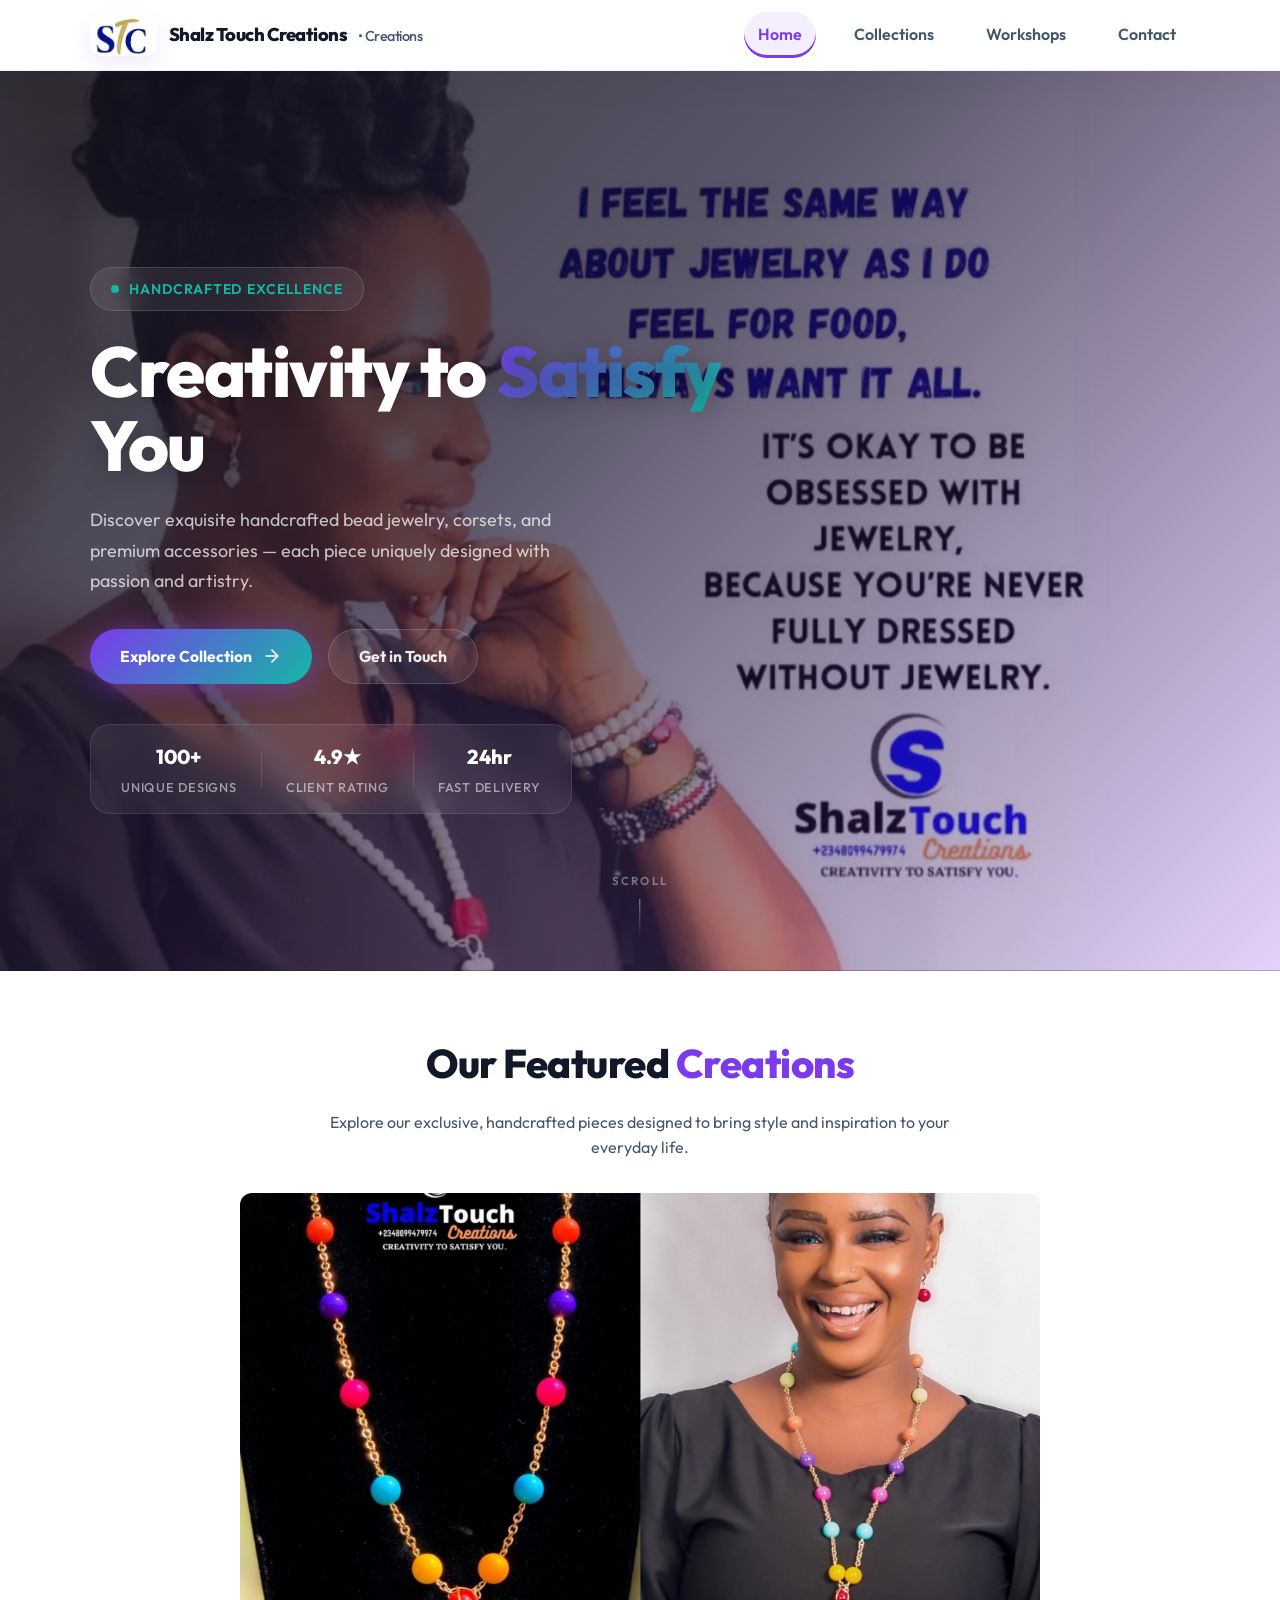
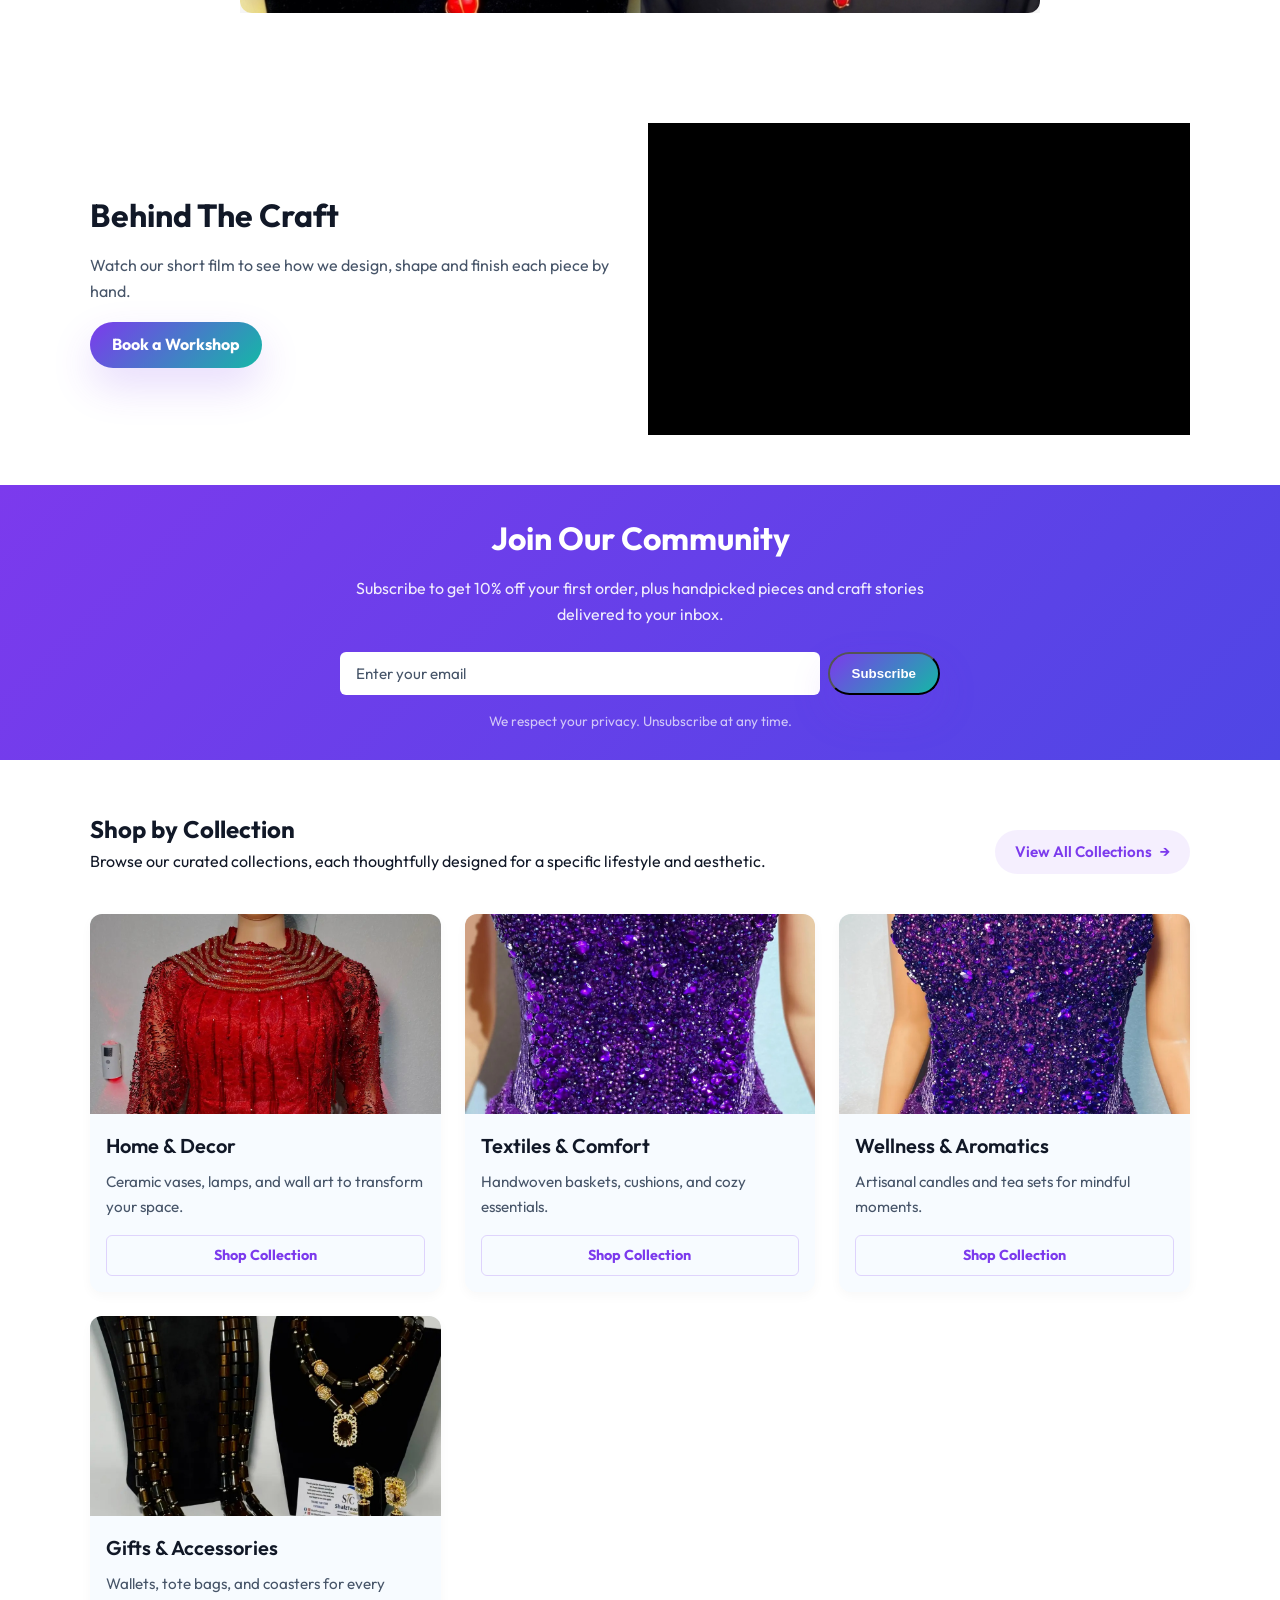
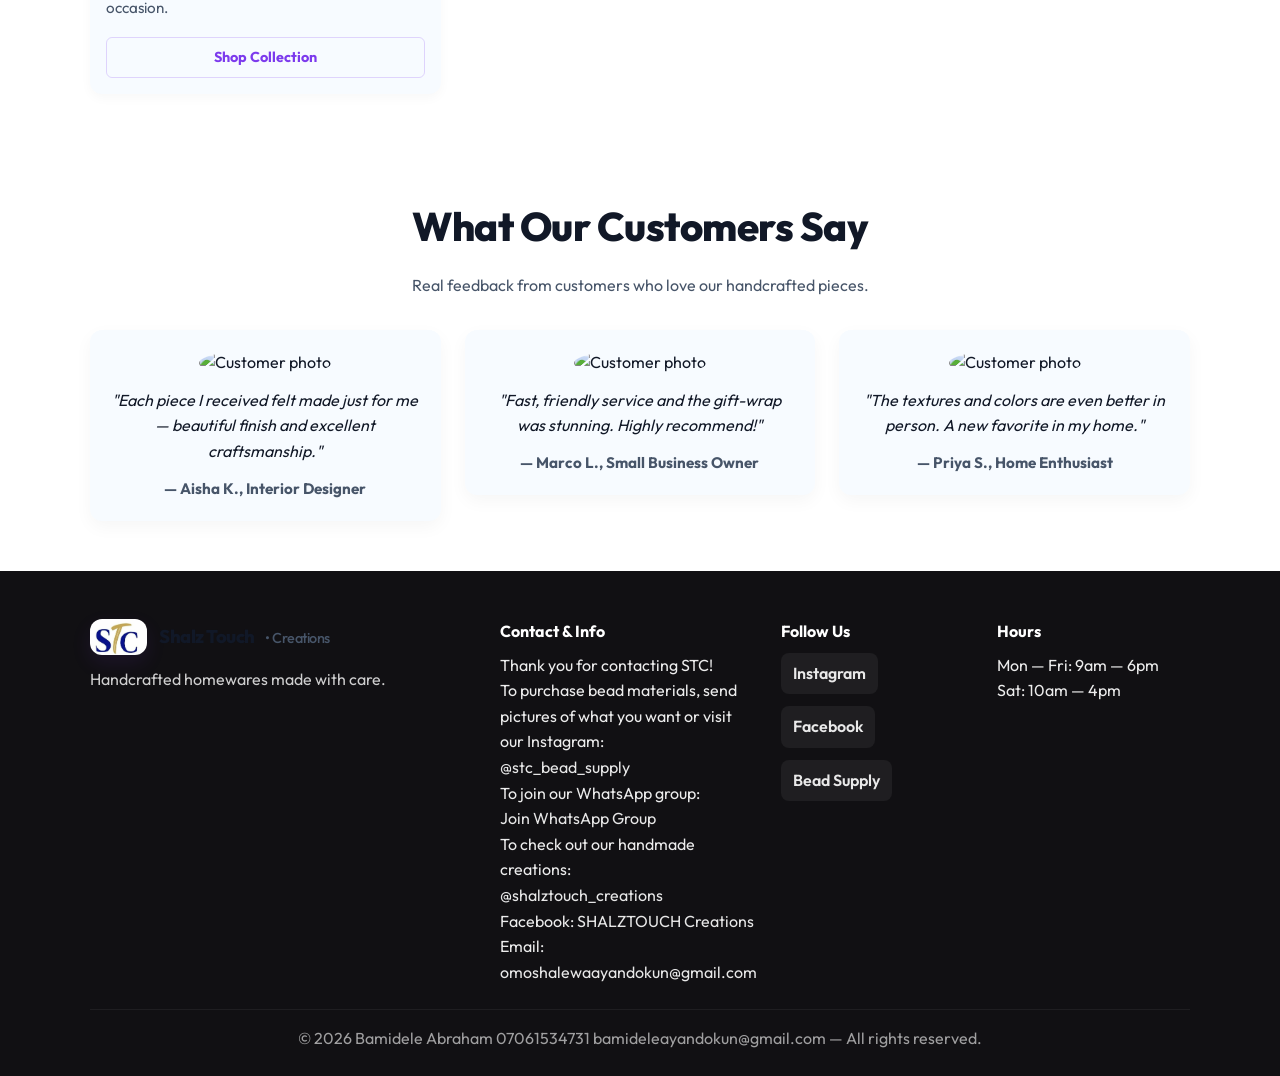
==== commit 3486616d: "update" ====
--- a/index.html
+++ b/index.html
@@ -1,4 +1,4 @@
-﻿<!doctype html>
+<!doctype html>
 <html lang="en">
   <head>
     <meta charset="UTF-8" />
@@ -35,14 +35,8 @@
           <a href="#home" class="nav-link active">Home</a>
           <a href="collection.html" class="nav-link">Collections</a>
           <a href="workshop.html" class="nav-link">Workshops</a>
-
           <a href="contact.html" class="nav-link">Contact</a>
         </nav>
-
-        <!-- CTA Button: Extra highlight button for contacts -->
-        <div class="nav-action">
-          <a href="contact.html" class="btn btn-secondary">Get in Touch</a>
-        </div>
       </div>
     </header>
 
@@ -237,8 +231,9 @@
             class="btn btn-primary"
             target="_blank"
             rel="noopener noreferrer"
-            >Book a Workshop</a
           >
+            Book a Workshop
+          </a>
         </div>
 
         <div class="video-wrapper">
@@ -322,9 +317,9 @@
             </div>
             <h3>Home & Decor</h3>
             <p>Ceramic vases, lamps, and wall art to transform your space.</p>
-            <a href="collection.html" class="btn btn-outline btn-sm"
-              >Shop Collection</a
-            >
+            <a href="collection.html" class="btn btn-outline btn-sm">
+              Shop Collection
+            </a>
           </div>
 
           <div class="collection-card">
@@ -337,9 +332,9 @@
             </div>
             <h3>Textiles & Comfort</h3>
             <p>Handwoven baskets, cushions, and cozy essentials.</p>
-            <a href="collection.html" class="btn btn-outline btn-sm"
-              >Shop Collection</a
-            >
+            <a href="collection.html" class="btn btn-outline btn-sm">
+              Shop Collection
+            </a>
           </div>
 
           <div class="collection-card">
@@ -352,9 +347,9 @@
             </div>
             <h3>Wellness & Aromatics</h3>
             <p>Artisanal candles and tea sets for mindful moments.</p>
-            <a href="collection.html" class="btn btn-outline btn-sm"
-              >Shop Collection</a
-            >
+            <a href="collection.html" class="btn btn-outline btn-sm">
+              Shop Collection
+            </a>
           </div>
 
           <div class="collection-card">
@@ -367,9 +362,9 @@
             </div>
             <h3>Gifts & Accessories</h3>
             <p>Wallets, tote bags, and coasters for every occasion.</p>
-            <a href="collection.html" class="btn btn-outline btn-sm"
-              >Shop Collection</a
-            >
+            <a href="collection.html" class="btn btn-outline btn-sm">
+              Shop Collection
+            </a>
           </div>
         </div>
       </div>
@@ -391,8 +386,8 @@
               class="testimonial-avatar"
             />
             <p class="testimonial-quote">
-              “Each piece I received felt made just for me — beautiful finish
-              and excellent craftsmanship.”
+              "Each piece I received felt made just for me — beautiful finish
+              and excellent craftsmanship."
             </p>
             <p class="testimonial-author">— Aisha K., Interior Designer</p>
           </div>
@@ -404,8 +399,8 @@
               class="testimonial-avatar"
             />
             <p class="testimonial-quote">
-              “Fast, friendly service and the gift-wrap was stunning. Highly
-              recommend!”
+              "Fast, friendly service and the gift-wrap was stunning. Highly
+              recommend!"
             </p>
             <p class="testimonial-author">— Marco L., Small Business Owner</p>
           </div>
@@ -417,8 +412,8 @@
               class="testimonial-avatar"
             />
             <p class="testimonial-quote">
-              “The textures and colors are even better in person. A new favorite
-              in my home.”
+              "The textures and colors are even better in person. A new favorite
+              in my home."
             </p>
             <p class="testimonial-author">— Priya S., Home Enthusiast</p>
           </div>
@@ -452,8 +447,9 @@
               href="https://www.instagram.com/stc_bead_supply"
               target="_blank"
               rel="noopener noreferrer"
-              >@stc_bead_supply</a
-            >
+            >
+              @stc_bead_supply
+            </a>
           </p>
           <p>
             To join our WhatsApp group:
@@ -462,8 +458,9 @@
               href="https://chat.whatsapp.com/FZWHW0nlH484iBBQsxRqds"
               target="_blank"
               rel="noopener noreferrer"
-              >Join WhatsApp Group</a
-            >
+            >
+              Join WhatsApp Group
+            </a>
           </p>
           <p>
             To check out our handmade creations:
@@ -472,8 +469,9 @@
               href="https://www.instagram.com/shalztouch_creations"
               target="_blank"
               rel="noopener noreferrer"
-              >@shalztouch_creations</a
-            >
+            >
+              @shalztouch_creations
+            </a>
           </p>
           <p>
             Facebook:
@@ -481,14 +479,15 @@
               href="https://www.facebook.com/SHALZTOUCH/"
               target="_blank"
               rel="noopener noreferrer"
-              >SHALZTOUCH Creations</a
-            >
+            >
+              SHALZTOUCH Creations
+            </a>
           </p>
           <p>
             Email:
-            <a href="mailto:omoshalewaayandokun@gmail.com"
-              >omoshalewaayandokun@gmail.com</a
-            >
+            <a href="mailto:omoshalewaayandokun@gmail.com">
+              omoshalewaayandokun@gmail.com
+            </a>
           </p>
         </div>
 
@@ -500,22 +499,25 @@
               class="social-link"
               target="_blank"
               rel="noopener noreferrer"
-              >Instagram</a
-            >
+            >
+              Instagram
+            </a>
             <a
               href="https://www.facebook.com/SHALZTOUCH/"
               class="social-link"
               target="_blank"
               rel="noopener noreferrer"
-              >Facebook</a
-            >
+            >
+              Facebook
+            </a>
             <a
               href="https://www.instagram.com/stc_bead_supply"
               class="social-link"
               target="_blank"
               rel="noopener noreferrer"
-              >Bead Supply</a
-            >
+            >
+              Bead Supply
+            </a>
           </div>
         </div>
 
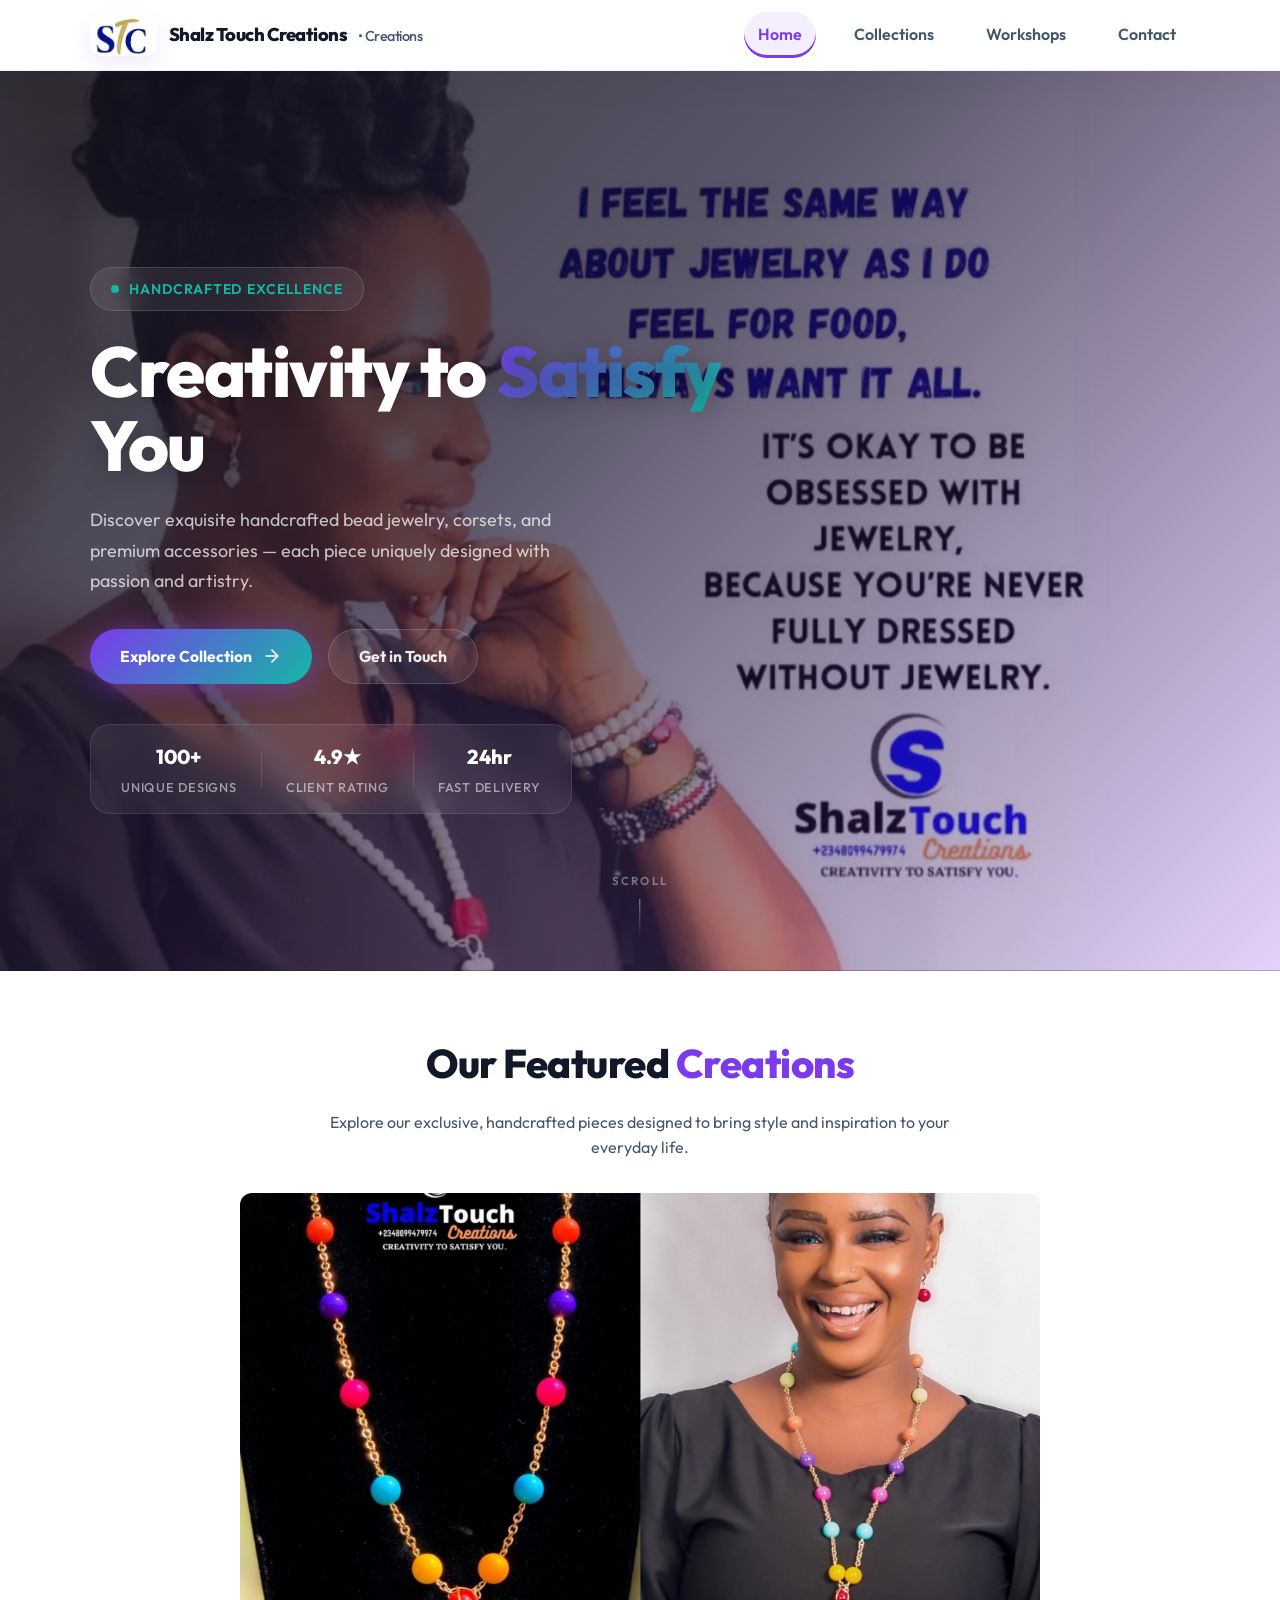
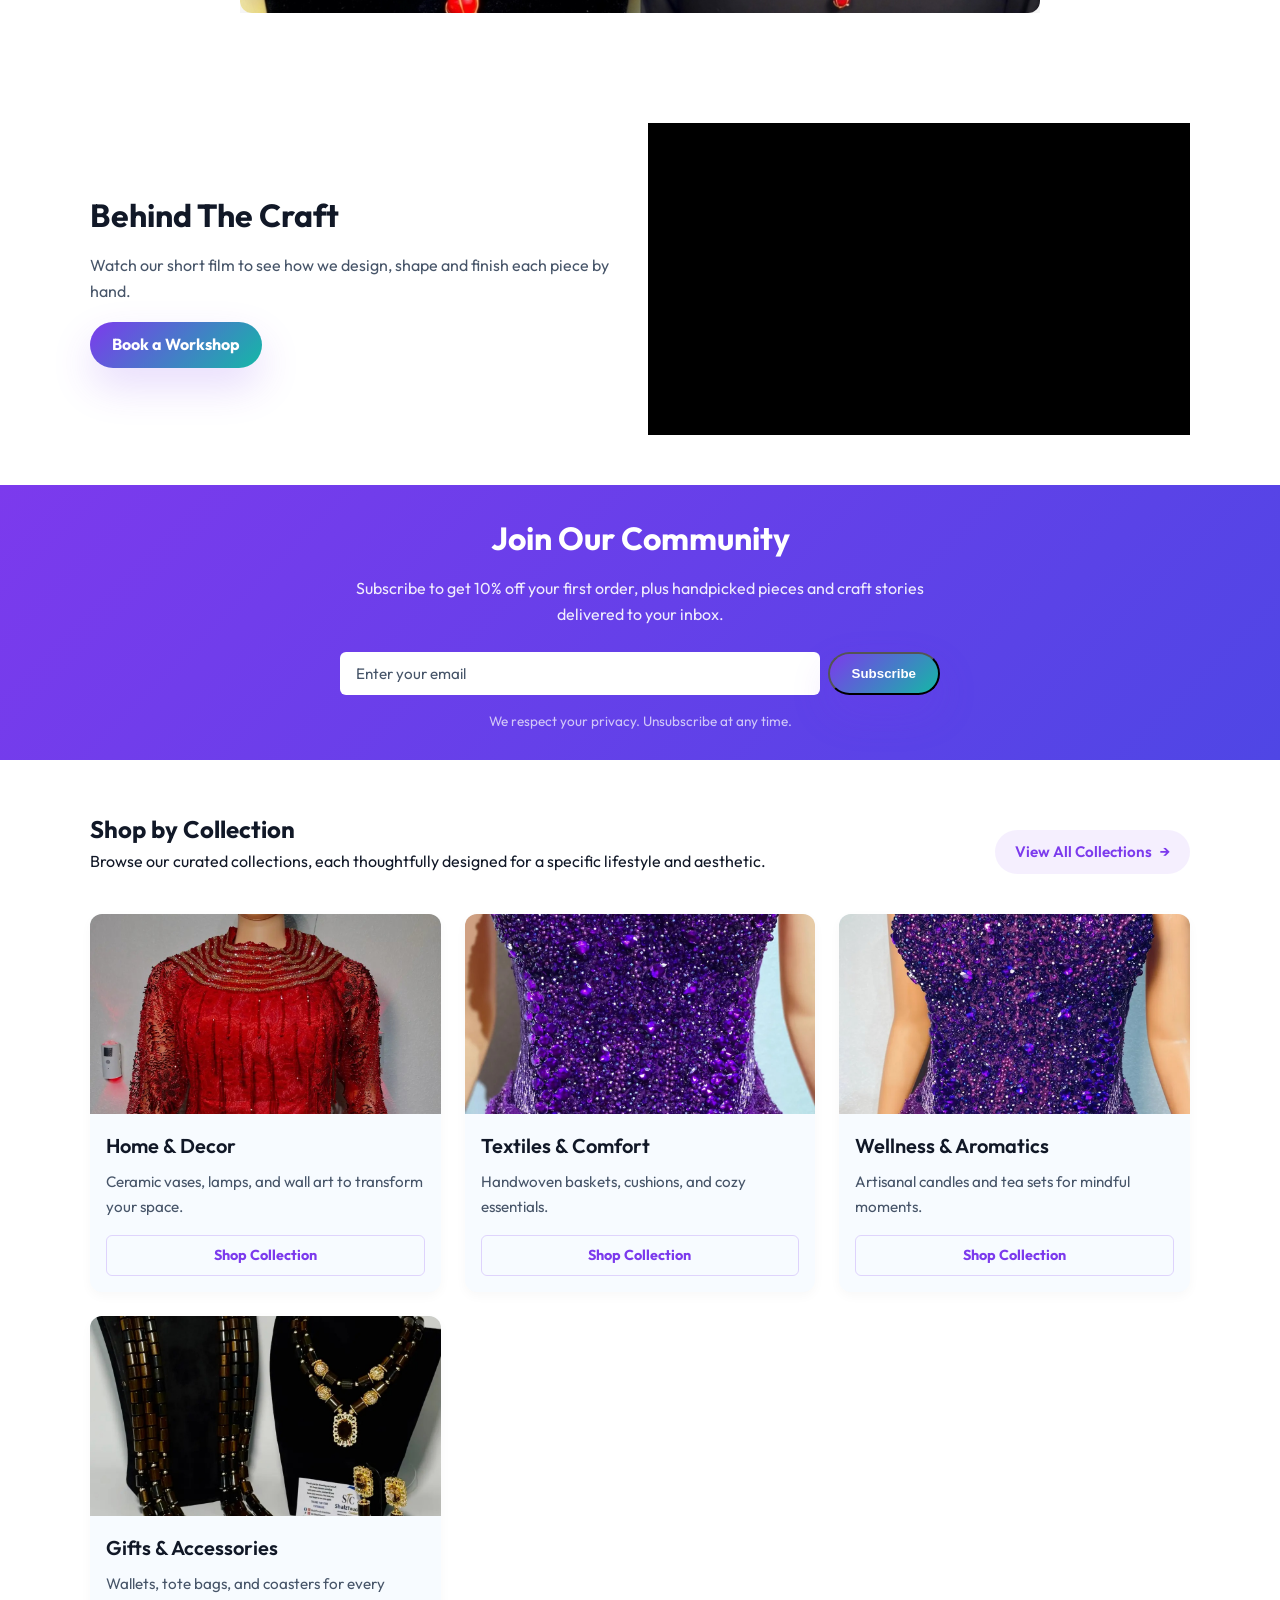
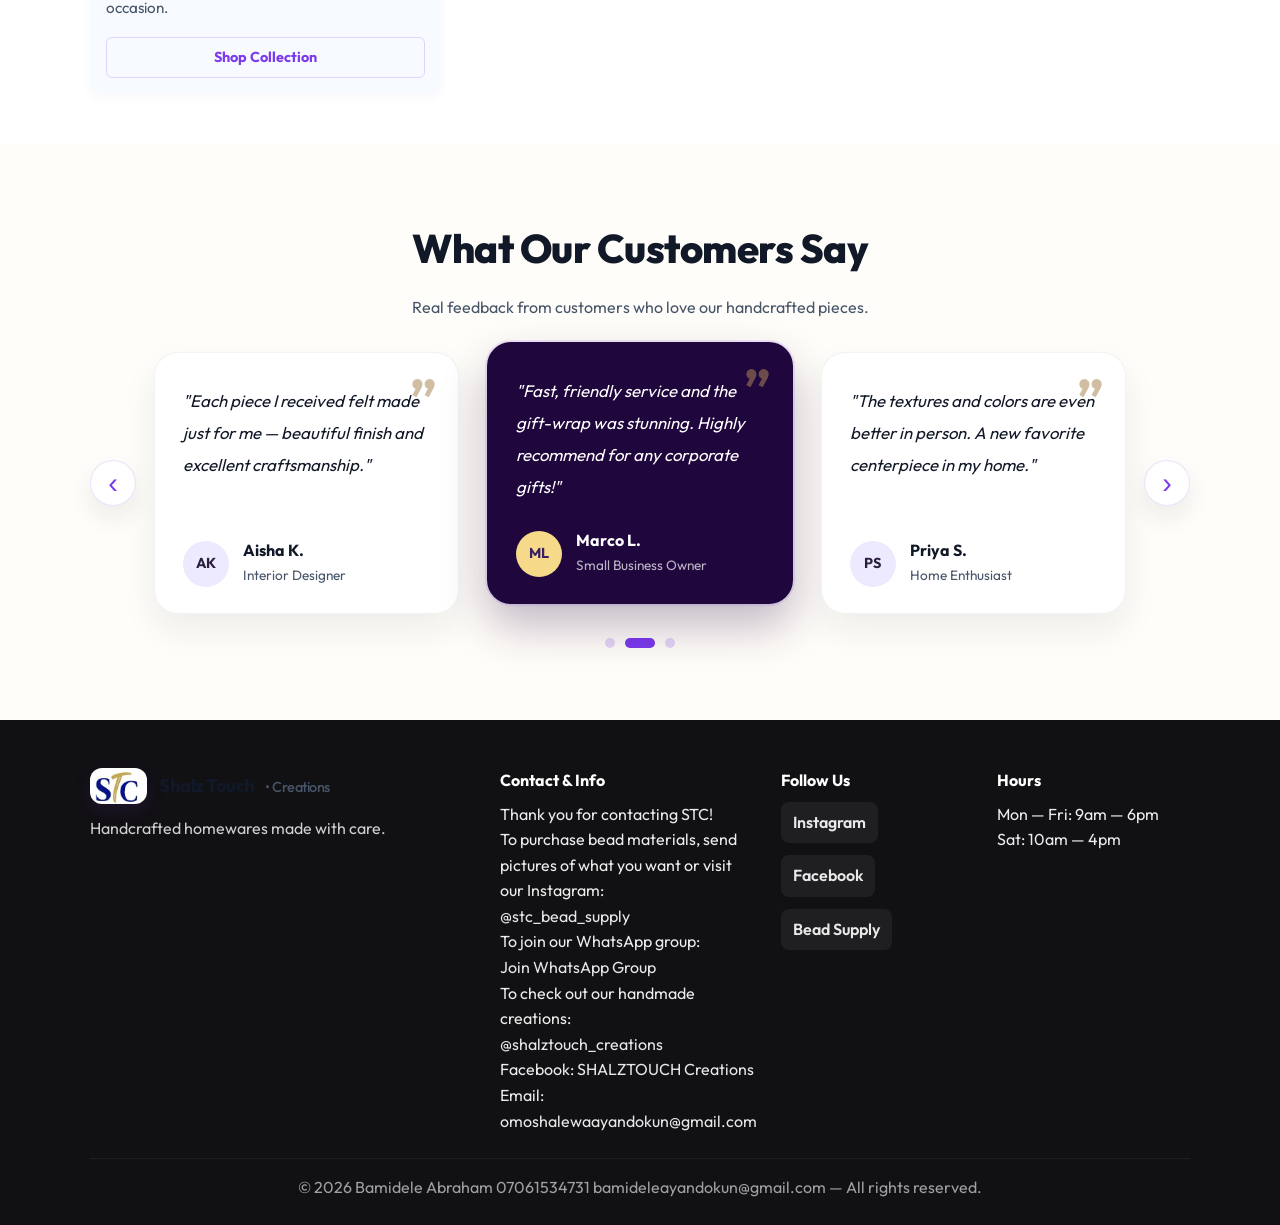
==== commit 785f5035: "update" ====
--- a/index.html
+++ b/index.html
@@ -1,574 +1,725 @@
 <!doctype html>
 <html lang="en">
-  <head>
-    <meta charset="UTF-8" />
-    <meta name="viewport" content="width=device-width, initial-scale=1.0" />
-    <title>Shalz Touch | Creations</title>
-
-    <!-- Link Google Font (Outfit) for a modern, clean typography look -->
-    <link rel="preconnect" href="https://fonts.googleapis.com" />
-    <link rel="preconnect" href="https://fonts.gstatic.com" crossorigin />
-    <link
-      href="https://fonts.googleapis.com/css2?family=Outfit:wght@300;400;500;600;800&display=swap"
-      rel="stylesheet"
-    />
-
-    <!-- Link our external stylesheet -->
-    <link rel="stylesheet" href="style.css" />
-  </head>
-
-  <body>
-    <!-- 
+    <head>
+        <meta charset="UTF-8" />
+        <meta name="viewport" content="width=device-width, initial-scale=1.0" />
+        <title>Shalz Touch | Creations</title>
+
+        <!-- Link Google Font (Outfit) for a modern, clean typography look -->
+        <link rel="preconnect" href="https://fonts.googleapis.com" />
+        <link rel="preconnect" href="https://fonts.gstatic.com" crossorigin />
+        <link
+            href="https://fonts.googleapis.com/css2?family=Outfit:wght@300;400;500;600;800&display=swap"
+            rel="stylesheet"
+        />
+
+        <!-- Link our external stylesheet -->
+        <link rel="stylesheet" href="style.css" />
+        <script src="navigation.js" defer></script>
+    </head>
+
+    <body>
+        <!--
       1. HEADER / NAVIGATION BAR
       This contains the logo, links (Home, Features, Product, Contact) and a Call-to-Action button.
     -->
-    <header class="header">
-      <div class="container navbar">
-        <!-- Logo Section: Clickable, containing both the logo image and brand name -->
-        <a href="#" class="logo-container">
-          <img src="images/logo.jpg" alt="Shalz Touch Logo" class="logo-img" />
-          <span class="logo-text">Shalz Touch Creations</span>
-        </a>
-
-        <!-- Navigation Links: Uses semantic HTML <nav> tag -->
-        <nav class="nav-menu">
-          <a href="#home" class="nav-link active">Home</a>
-          <a href="collection.html" class="nav-link">Collections</a>
-          <a href="workshop.html" class="nav-link">Workshops</a>
-          <a href="contact.html" class="nav-link">Contact</a>
-        </nav>
-      </div>
-    </header>
-
-    <!-- 
+        <header class="header">
+            <div class="container navbar">
+                <!-- Logo Section: Clickable, containing both the logo image and brand name -->
+                <a href="#" class="logo-container">
+                    <img
+                        src="images/logo.jpg"
+                        alt="Shalz Touch Logo"
+                        class="logo-img"
+                    />
+                    <span class="logo-text">Shalz Touch Creations</span>
+                </a>
+
+                <!-- Mobile Menu Toggle Button -->
+                <button
+                    class="mobile-nav-toggle"
+                    aria-label="Toggle Navigation"
+                    aria-expanded="false"
+                >
+                    <svg
+                        class="hamburger-icon"
+                        width="24"
+                        height="24"
+                        viewBox="0 0 24 24"
+                        fill="none"
+                        stroke="currentColor"
+                        stroke-width="2.5"
+                        stroke-linecap="round"
+                        stroke-linejoin="round"
+                    >
+                        <line x1="3" y1="12" x2="21" y2="12"></line>
+                        <line x1="3" y1="6" x2="21" y2="6"></line>
+                        <line x1="3" y1="18" x2="21" y2="18"></line>
+                    </svg>
+                    <svg
+                        class="close-icon"
+                        width="24"
+                        height="24"
+                        viewBox="0 0 24 24"
+                        fill="none"
+                        stroke="currentColor"
+                        stroke-width="2.5"
+                        stroke-linecap="round"
+                        stroke-linejoin="round"
+                    >
+                        <line x1="18" y1="6" x2="6" y2="18"></line>
+                        <line x1="6" y1="6" x2="18" y2="18"></line>
+                    </svg>
+                </button>
+
+                <!-- Navigation Links: Uses semantic HTML <nav> tag -->
+                <nav class="nav-menu">
+                    <a href="#home" class="nav-link active">Home</a>
+                    <a href="collection.html" class="nav-link">Collections</a>
+                    <a href="workshop.html" class="nav-link">Workshops</a>
+                    <a href="contact.html" class="nav-link">Contact</a>
+                </nav>
+            </div>
+        </header>
+
+        <!--
       2. HERO / MAIN SECTION
       Full-screen cinematic hero with background image slideshow and glassmorphism overlay.
     -->
-    <main class="hero-section" id="home">
-      <!-- Background Image Slideshow -->
-      <div class="hero-bg-slideshow" id="heroBgSlideshow">
-        <img
-          src="images/right-image.jpg"
-          alt="Shalz Touch Creation"
-          class="hero-bg-slide active"
-        />
-        <img
-          src="images/WhatsApp Image 2026-06-16 at 20.52.51.jpeg"
-          alt="Handcrafted Jewelry"
-          class="hero-bg-slide"
-        />
-        <img
-          src="images/WhatsApp Image 2026-06-16 at 20.55.39 (1).jpeg"
-          alt="Beaded Corset Design"
-          class="hero-bg-slide"
-        />
-        <img
-          src="images/img_22_1781496791477.jpg"
-          alt="Premium Beadwork"
-          class="hero-bg-slide"
-        />
-        <img
-          src="images/WhatsApp Image 2026-06-16 at 20.55.39.jpeg"
-          alt="Elegant Creation"
-          class="hero-bg-slide"
-        />
-      </div>
-
-      <!-- Dark gradient overlay for text readability -->
-      <div class="hero-overlay"></div>
-
-      <!-- Floating decorative particles -->
-      <div class="hero-particles">
-        <span class="particle particle-1"></span>
-        <span class="particle particle-2"></span>
-        <span class="particle particle-3"></span>
-        <span class="particle particle-4"></span>
-        <span class="particle particle-5"></span>
-        <span class="particle particle-6"></span>
-      </div>
-
-      <!-- Hero content with glassmorphism -->
-      <div class="container hero-content-wrapper">
-        <div class="hero-content">
-          <span class="badge hero-animate hero-animate-1">
-            <span class="badge-dot"></span>
-            Handcrafted Excellence
-          </span>
-
-          <h1 class="hero-title hero-animate hero-animate-2">
-            Creativity to <span class="highlight">Satisfy</span> You
-          </h1>
-
-          <p class="hero-subtitle hero-animate hero-animate-3">
-            Discover exquisite handcrafted bead jewelry, corsets, and premium
-            accessories — each piece uniquely designed with passion and
-            artistry.
-          </p>
-
-          <div class="hero-actions hero-animate hero-animate-4">
-            <a href="collection.html" class="btn btn-hero-primary">
-              <span>Explore Collection</span>
-              <svg
-                width="20"
-                height="20"
-                viewBox="0 0 24 24"
-                fill="none"
-                stroke="currentColor"
-                stroke-width="2"
-                stroke-linecap="round"
-                stroke-linejoin="round"
-              >
-                <path d="M5 12h14" />
-                <path d="m12 5 7 7-7 7" />
-              </svg>
-            </a>
-            <a
-              href="https://wa.me/2348099479974"
-              class="btn btn-hero-glass"
-              target="_blank"
-              rel="noopener noreferrer"
-            >
-              <span>Get in Touch</span>
-            </a>
-          </div>
-
-          <!-- Stats bar -->
-          <div class="hero-stats hero-animate hero-animate-5">
-            <div class="hero-stat">
-              <strong>100+</strong>
-              <span>Unique Designs</span>
-            </div>
-            <div class="hero-stat-divider"></div>
-            <div class="hero-stat">
-              <strong>4.9★</strong>
-              <span>Client Rating</span>
-            </div>
-            <div class="hero-stat-divider"></div>
-            <div class="hero-stat">
-              <strong>24hr</strong>
-              <span>Fast Delivery</span>
-            </div>
-          </div>
-        </div>
-      </div>
-
-      <!-- Scroll down indicator -->
-      <div class="hero-scroll-indicator">
-        <span>Scroll</span>
-        <div class="scroll-line"></div>
-      </div>
-    </main>
-
-    <!-- 
+        <main class="hero-section" id="home">
+            <!-- Background Image Slideshow -->
+            <div class="hero-bg-slideshow" id="heroBgSlideshow">
+                <img
+                    src="images/right-image.jpg"
+                    alt="Shalz Touch Creation"
+                    class="hero-bg-slide active"
+                />
+                <img
+                    src="images/WhatsApp Image 2026-06-16 at 20.52.51.jpeg"
+                    alt="Handcrafted Jewelry"
+                    class="hero-bg-slide"
+                />
+                <img
+                    src="images/WhatsApp Image 2026-06-16 at 20.55.39 (1).jpeg"
+                    alt="Beaded Corset Design"
+                    class="hero-bg-slide"
+                />
+                <img
+                    src="images/img_22_1781496791477.jpg"
+                    alt="Premium Beadwork"
+                    class="hero-bg-slide"
+                />
+                <img
+                    src="images/WhatsApp Image 2026-06-16 at 20.55.39.jpeg"
+                    alt="Elegant Creation"
+                    class="hero-bg-slide"
+                />
+            </div>
+
+            <!-- Dark gradient overlay for text readability -->
+            <div class="hero-overlay"></div>
+
+            <!-- Floating decorative particles -->
+            <div class="hero-particles">
+                <span class="particle particle-1"></span>
+                <span class="particle particle-2"></span>
+                <span class="particle particle-3"></span>
+                <span class="particle particle-4"></span>
+                <span class="particle particle-5"></span>
+                <span class="particle particle-6"></span>
+            </div>
+
+            <!-- Hero content with glassmorphism -->
+            <div class="container hero-content-wrapper">
+                <div class="hero-content">
+                    <span class="badge hero-animate hero-animate-1">
+                        <span class="badge-dot"></span>
+                        Handcrafted Excellence
+                    </span>
+
+                    <h1 class="hero-title hero-animate hero-animate-2">
+                        Creativity to <span class="highlight">Satisfy</span> You
+                    </h1>
+
+                    <p class="hero-subtitle hero-animate hero-animate-3">
+                        Discover exquisite handcrafted bead jewelry, corsets,
+                        and premium accessories — each piece uniquely designed
+                        with passion and artistry.
+                    </p>
+
+                    <div class="hero-actions hero-animate hero-animate-4">
+                        <a href="collection.html" class="btn btn-hero-primary">
+                            <span>Explore Collection</span>
+                            <svg
+                                width="20"
+                                height="20"
+                                viewBox="0 0 24 24"
+                                fill="none"
+                                stroke="currentColor"
+                                stroke-width="2"
+                                stroke-linecap="round"
+                                stroke-linejoin="round"
+                            >
+                                <path d="M5 12h14" />
+                                <path d="m12 5 7 7-7 7" />
+                            </svg>
+                        </a>
+                        <a
+                            href="https://wa.me/2348099479974"
+                            class="btn btn-hero-glass"
+                            target="_blank"
+                            rel="noopener noreferrer"
+                        >
+                            <span>Get in Touch</span>
+                        </a>
+                    </div>
+
+                    <!-- Stats bar -->
+                    <div class="hero-stats hero-animate hero-animate-5">
+                        <div class="hero-stat">
+                            <strong>100+</strong>
+                            <span>Unique Designs</span>
+                        </div>
+                        <div class="hero-stat-divider"></div>
+                        <div class="hero-stat">
+                            <strong>4.9★</strong>
+                            <span>Client Rating</span>
+                        </div>
+                        <div class="hero-stat-divider"></div>
+                        <div class="hero-stat">
+                            <strong>24hr</strong>
+                            <span>Fast Delivery</span>
+                        </div>
+                    </div>
+                </div>
+            </div>
+
+            <!-- Scroll down indicator -->
+            <div class="hero-scroll-indicator">
+                <span>Scroll</span>
+                <div class="scroll-line"></div>
+            </div>
+        </main>
+
+        <!--
       3. FEATURED PRODUCTS / CREATIONS SECTION
       A grid displaying the remaining 13 images as handcrafted items.
     -->
-    <section class="gallery-section" id="product">
-      <div class="container">
-        <!-- Section Title and Subtitle -->
-        <div class="gallery-header">
-          <h2>Our Featured <span class="highlight">Creations</span></h2>
-          <p>
-            Explore our exclusive, handcrafted pieces designed to bring style
-            and inspiration to your everyday life.
-          </p>
-        </div>
-
-        <!-- Featured slider with background images -->
-        <div class="featured-slider-container">
-          <div class="featured-slider" id="featuredSlider">
-            <img
-              src="images/WhatsApp Image 2026-06-16 at 20.52.51.jpeg"
-              alt="Creation"
-              class="slider-image active"
-            />
-            <img
-              src="images/WhatsApp Image 2026-06-16 at 20.52.52.jpeg"
-              alt="Creation"
-              class="slider-image"
-            />
-            <img
-              src="images/WhatsApp Image 2026-06-16 at 20.55.10.jpeg"
-              alt="Creation"
-              class="slider-image"
-            />
-            <img
-              src="images/WhatsApp Image 2026-06-16 at 20.55.39.jpeg"
-              alt="Creation"
-              class="slider-image"
-            />
-            <img
-              src="images/WhatsApp Image 2026-06-16 at 20.55.39 (1).jpeg"
-              alt="Creation"
-              class="slider-image"
-            />
-            <img
-              src="images/WhatsApp Image 2026-06-16 at 20.55.40.jpeg"
-              alt="Creation"
-              class="slider-image"
-            />
-            <img
-              src="images/WhatsApp Image 2026-06-16 at 20.55.40 (1).jpeg"
-              alt="Creation"
-              class="slider-image"
-            />
-          </div>
-        </div>
-      </div>
-    </section>
-
-    <!-- Video Section -->
-    <section class="video-section">
-      <div class="container video-container">
-        <div class="video-content">
-          <h2>Behind The Craft</h2>
-          <p>
-            Watch our short film to see how we design, shape and finish each
-            piece by hand.
-          </p>
-          <a
-            href="https://wa.me/2348099479974"
-            class="btn btn-primary"
-            target="_blank"
-            rel="noopener noreferrer"
-          >
-            Book a Workshop
-          </a>
-        </div>
-
-        <div class="video-wrapper">
-          <iframe
-            class="video-iframe"
-            src="https://www.youtube.com/embed/ScMzIvxBSi4?autoplay=1&mute=1"
-            title="Shalz Touch - Behind the Craft"
-            frameborder="0"
-            allow="
-              accelerometer;
-              autoplay;
-              clipboard-write;
-              encrypted-media;
-              gyroscope;
-              picture-in-picture;
-            "
-            autoplay
-            muted
-            allowfullscreen
-          ></iframe>
-        </div>
-      </div>
-    </section>
-
-    <!-- Newsletter Section -->
-    <section class="newsletter-section">
-      <div class="container newsletter-container">
-        <div class="newsletter-content">
-          <h2>Join Our Community</h2>
-          <p>
-            Subscribe to get 10% off your first order, plus handpicked pieces
-            and craft stories delivered to your inbox.
-          </p>
-        </div>
-
-        <form
-          class="newsletter-form"
-          action="https://formspree.io/f/xwvjzgrq"
-          method="POST"
-        >
-          <input
-            type="email"
-            name="email"
-            placeholder="Enter your email"
-            class="newsletter-input"
-            required
-          />
-          <button type="submit" class="btn btn-primary">Subscribe</button>
-        </form>
-
-        <p class="newsletter-disclaimer">
-          We respect your privacy. Unsubscribe at any time.
-        </p>
-      </div>
-    </section>
-
-    <!-- Shop by Collection Section -->
-    <section class="collections-section">
-      <div class="container">
-        <div class="collections-header">
-          <div class="collections-header-left">
-            <h2>Shop by <span class="highlight">Collection</span></h2>
-            <p>
-              Browse our curated collections, each thoughtfully designed for a
-              specific lifestyle and aesthetic.
-            </p>
-          </div>
-          <a href="collection.html" class="view-all-collections-link">
-            View All Collections <span>&rarr;</span>
-          </a>
-        </div>
-
-        <div class="collections-grid">
-          <div class="collection-card">
-            <div class="collection-image">
-              <img
-                src="images/img_5_1781496574216.jpg"
-                alt="Home & Decor"
-                class="collection-img"
-              />
-            </div>
-            <h3>Home & Decor</h3>
-            <p>Ceramic vases, lamps, and wall art to transform your space.</p>
-            <a href="collection.html" class="btn btn-outline btn-sm">
-              Shop Collection
-            </a>
-          </div>
-
-          <div class="collection-card">
-            <div class="collection-image">
-              <img
-                src="images/img_13_1781496662403.jpg"
-                alt="Textiles & Comfort"
-                class="collection-img"
-              />
-            </div>
-            <h3>Textiles & Comfort</h3>
-            <p>Handwoven baskets, cushions, and cozy essentials.</p>
-            <a href="collection.html" class="btn btn-outline btn-sm">
-              Shop Collection
-            </a>
-          </div>
-
-          <div class="collection-card">
-            <div class="collection-image">
-              <img
-                src="images/img_12_1781496653079.jpg"
-                alt="Wellness & Aromatics"
-                class="collection-img"
-              />
-            </div>
-            <h3>Wellness & Aromatics</h3>
-            <p>Artisanal candles and tea sets for mindful moments.</p>
-            <a href="collection.html" class="btn btn-outline btn-sm">
-              Shop Collection
-            </a>
-          </div>
-
-          <div class="collection-card">
-            <div class="collection-image">
-              <img
-                src="images/img_18_1781496705212.jpg"
-                alt="Gifts & Accessories"
-                class="collection-img"
-              />
-            </div>
-            <h3>Gifts & Accessories</h3>
-            <p>Wallets, tote bags, and coasters for every occasion.</p>
-            <a href="collection.html" class="btn btn-outline btn-sm">
-              Shop Collection
-            </a>
-          </div>
-        </div>
-      </div>
-    </section>
-
-    <!-- Testimonials Section -->
-    <section class="testimonials-section">
-      <div class="container">
-        <div class="gallery-header">
-          <h2>What Our Customers Say</h2>
-          <p>Real feedback from customers who love our handcrafted pieces.</p>
-        </div>
-
-        <div class="testimonials-grid">
-          <div class="testimonial-card">
-            <img
-              src="images/user1.jpg"
-              alt="Customer photo"
-              class="testimonial-avatar"
-            />
-            <p class="testimonial-quote">
-              "Each piece I received felt made just for me — beautiful finish
-              and excellent craftsmanship."
-            </p>
-            <p class="testimonial-author">— Aisha K., Interior Designer</p>
-          </div>
-
-          <div class="testimonial-card">
-            <img
-              src="images/user2.jpg"
-              alt="Customer photo"
-              class="testimonial-avatar"
-            />
-            <p class="testimonial-quote">
-              "Fast, friendly service and the gift-wrap was stunning. Highly
-              recommend!"
-            </p>
-            <p class="testimonial-author">— Marco L., Small Business Owner</p>
-          </div>
-
-          <div class="testimonial-card">
-            <img
-              src="images/user3.jpg"
-              alt="Customer photo"
-              class="testimonial-avatar"
-            />
-            <p class="testimonial-quote">
-              "The textures and colors are even better in person. A new favorite
-              in my home."
-            </p>
-            <p class="testimonial-author">— Priya S., Home Enthusiast</p>
-          </div>
-        </div>
-      </div>
-    </section>
-
-    <!-- Footer -->
-    <footer class="site-footer">
-      <div class="container footer-grid">
-        <div class="footer-brand">
-          <a href="index.html" class="logo-container">
-            <img
-              src="images/logo.jpg"
-              alt="Shalz Touch Logo"
-              class="logo-img"
-            />
-            <span class="logo-text">Shalz Touch</span>
-          </a>
-          <p class="footer-desc">Handcrafted homewares made with care.</p>
-        </div>
-
-        <div class="footer-contact">
-          <h4>Contact & Info</h4>
-          <p>Thank you for contacting STC!</p>
-          <p>
-            To purchase bead materials, send pictures of what you want or visit
-            our Instagram:
-            <br />
-            <a
-              href="https://www.instagram.com/stc_bead_supply"
-              target="_blank"
-              rel="noopener noreferrer"
-            >
-              @stc_bead_supply
-            </a>
-          </p>
-          <p>
-            To join our WhatsApp group:
-            <br />
-            <a
-              href="https://chat.whatsapp.com/FZWHW0nlH484iBBQsxRqds"
-              target="_blank"
-              rel="noopener noreferrer"
-            >
-              Join WhatsApp Group
-            </a>
-          </p>
-          <p>
-            To check out our handmade creations:
-            <br />
-            <a
-              href="https://www.instagram.com/shalztouch_creations"
-              target="_blank"
-              rel="noopener noreferrer"
-            >
-              @shalztouch_creations
-            </a>
-          </p>
-          <p>
-            Facebook:
-            <a
-              href="https://www.facebook.com/SHALZTOUCH/"
-              target="_blank"
-              rel="noopener noreferrer"
-            >
-              SHALZTOUCH Creations
-            </a>
-          </p>
-          <p>
-            Email:
-            <a href="mailto:omoshalewaayandokun@gmail.com">
-              omoshalewaayandokun@gmail.com
-            </a>
-          </p>
-        </div>
-
-        <div class="footer-social">
-          <h4>Follow Us</h4>
-          <div class="social-links">
-            <a
-              href="https://www.instagram.com/shalztouch_creations"
-              class="social-link"
-              target="_blank"
-              rel="noopener noreferrer"
-            >
-              Instagram
-            </a>
-            <a
-              href="https://www.facebook.com/SHALZTOUCH/"
-              class="social-link"
-              target="_blank"
-              rel="noopener noreferrer"
-            >
-              Facebook
-            </a>
-            <a
-              href="https://www.instagram.com/stc_bead_supply"
-              class="social-link"
-              target="_blank"
-              rel="noopener noreferrer"
-            >
-              Bead Supply
-            </a>
-          </div>
-        </div>
-
-        <div class="footer-hours">
-          <h4>Hours</h4>
-          <p>Mon — Fri: 9am — 6pm</p>
-          <p>Sat: 10am — 4pm</p>
-        </div>
-      </div>
-      <div class="container footer-bottom">
-        <p>
-          &copy; 2026 Bamidele Abraham 07061534731 bamideleayandokun@gmail.com —
-          All rights reserved.
-        </p>
-      </div>
-    </footer>
-
-    <script>
-      // Featured slider
-      const sliderImages = document.querySelectorAll(".slider-image");
-      let currentImageIndex = 0;
-
-      function showImage(index) {
-        sliderImages.forEach((img, idx) => {
-          img.classList.toggle("active", idx === index);
-        });
-      }
-
-      function nextImage() {
-        currentImageIndex = (currentImageIndex + 1) % sliderImages.length;
-        showImage(currentImageIndex);
-      }
-
-      setInterval(nextImage, 3000);
-
-      // Hero slideshow
-      const heroSlides = document.querySelectorAll(".hero-bg-slide");
-      let currentHeroSlideIndex = 0;
-
-      function showHeroSlide(index) {
-        heroSlides.forEach((slide, idx) => {
-          slide.classList.toggle("active", idx === index);
-        });
-      }
-
-      function nextHeroSlide() {
-        currentHeroSlideIndex = (currentHeroSlideIndex + 1) % heroSlides.length;
-        showHeroSlide(currentHeroSlideIndex);
-      }
-
-      setInterval(nextHeroSlide, 4000);
-    </script>
-  </body>
+        <section class="gallery-section" id="product">
+            <div class="container">
+                <!-- Section Title and Subtitle -->
+                <div class="gallery-header">
+                    <h2>
+                        Our Featured <span class="highlight">Creations</span>
+                    </h2>
+                    <p>
+                        Explore our exclusive, handcrafted pieces designed to
+                        bring style and inspiration to your everyday life.
+                    </p>
+                </div>
+
+                <!-- Featured slider with background images -->
+                <div class="featured-slider-container">
+                    <div class="featured-slider" id="featuredSlider">
+                        <img
+                            src="images/WhatsApp Image 2026-06-16 at 20.52.51.jpeg"
+                            alt="Creation"
+                            class="slider-image active"
+                        />
+                        <img
+                            src="images/WhatsApp Image 2026-06-16 at 20.52.52.jpeg"
+                            alt="Creation"
+                            class="slider-image"
+                        />
+                        <img
+                            src="images/WhatsApp Image 2026-06-16 at 20.55.10.jpeg"
+                            alt="Creation"
+                            class="slider-image"
+                        />
+                        <img
+                            src="images/WhatsApp Image 2026-06-16 at 20.55.39.jpeg"
+                            alt="Creation"
+                            class="slider-image"
+                        />
+                        <img
+                            src="images/WhatsApp Image 2026-06-16 at 20.55.39 (1).jpeg"
+                            alt="Creation"
+                            class="slider-image"
+                        />
+                        <img
+                            src="images/WhatsApp Image 2026-06-16 at 20.55.40.jpeg"
+                            alt="Creation"
+                            class="slider-image"
+                        />
+                        <img
+                            src="images/WhatsApp Image 2026-06-16 at 20.55.40 (1).jpeg"
+                            alt="Creation"
+                            class="slider-image"
+                        />
+                    </div>
+                </div>
+            </div>
+        </section>
+
+        <!-- Video Section -->
+        <section class="video-section">
+            <div class="container video-container">
+                <div class="video-content">
+                    <h2>Behind The Craft</h2>
+                    <p>
+                        Watch our short film to see how we design, shape and
+                        finish each piece by hand.
+                    </p>
+                    <a
+                        href="https://wa.me/2348099479974"
+                        class="btn btn-primary"
+                        target="_blank"
+                        rel="noopener noreferrer"
+                    >
+                        Book a Workshop
+                    </a>
+                </div>
+
+                <div class="video-wrapper">
+                    <iframe
+                        class="video-iframe"
+                        src="https://www.youtube.com/embed/ScMzIvxBSi4?autoplay=1&mute=1"
+                        title="Shalz Touch - Behind the Craft"
+                        frameborder="0"
+                        allow="
+                            accelerometer;
+                            autoplay;
+                            clipboard-write;
+                            encrypted-media;
+                            gyroscope;
+                            picture-in-picture;
+                        "
+                        autoplay
+                        muted
+                        allowfullscreen
+                    ></iframe>
+                </div>
+            </div>
+        </section>
+
+        <!-- Newsletter Section -->
+        <section class="newsletter-section">
+            <div class="container newsletter-container">
+                <div class="newsletter-content">
+                    <h2>Join Our Community</h2>
+                    <p>
+                        Subscribe to get 10% off your first order, plus
+                        handpicked pieces and craft stories delivered to your
+                        inbox.
+                    </p>
+                </div>
+
+                <form
+                    class="newsletter-form"
+                    action="https://formspree.io/f/xwvjzgrq"
+                    method="POST"
+                >
+                    <input
+                        type="email"
+                        name="email"
+                        placeholder="Enter your email"
+                        class="newsletter-input"
+                        required
+                    />
+                    <button type="submit" class="btn btn-primary">
+                        Subscribe
+                    </button>
+                </form>
+
+                <p class="newsletter-disclaimer">
+                    We respect your privacy. Unsubscribe at any time.
+                </p>
+            </div>
+        </section>
+
+        <!-- Shop by Collection Section -->
+        <section class="collections-section">
+            <div class="container">
+                <div class="collections-header">
+                    <div class="collections-header-left">
+                        <h2>
+                            Shop by <span class="highlight">Collection</span>
+                        </h2>
+                        <p>
+                            Browse our curated collections, each thoughtfully
+                            designed for a specific lifestyle and aesthetic.
+                        </p>
+                    </div>
+                    <a href="collection.html" class="view-all-collections-link">
+                        View All Collections <span>&rarr;</span>
+                    </a>
+                </div>
+
+                <div class="collections-grid">
+                    <div class="collection-card">
+                        <div class="collection-image">
+                            <img
+                                src="images/img_5_1781496574216.jpg"
+                                alt="Home & Decor"
+                                class="collection-img"
+                            />
+                        </div>
+                        <h3>Home & Decor</h3>
+                        <p>
+                            Ceramic vases, lamps, and wall art to transform your
+                            space.
+                        </p>
+                        <a
+                            href="collection.html"
+                            class="btn btn-outline btn-sm"
+                        >
+                            Shop Collection
+                        </a>
+                    </div>
+
+                    <div class="collection-card">
+                        <div class="collection-image">
+                            <img
+                                src="images/img_13_1781496662403.jpg"
+                                alt="Textiles & Comfort"
+                                class="collection-img"
+                            />
+                        </div>
+                        <h3>Textiles & Comfort</h3>
+                        <p>Handwoven baskets, cushions, and cozy essentials.</p>
+                        <a
+                            href="collection.html"
+                            class="btn btn-outline btn-sm"
+                        >
+                            Shop Collection
+                        </a>
+                    </div>
+
+                    <div class="collection-card">
+                        <div class="collection-image">
+                            <img
+                                src="images/img_12_1781496653079.jpg"
+                                alt="Wellness & Aromatics"
+                                class="collection-img"
+                            />
+                        </div>
+                        <h3>Wellness & Aromatics</h3>
+                        <p>
+                            Artisanal candles and tea sets for mindful moments.
+                        </p>
+                        <a
+                            href="collection.html"
+                            class="btn btn-outline btn-sm"
+                        >
+                            Shop Collection
+                        </a>
+                    </div>
+
+                    <div class="collection-card">
+                        <div class="collection-image">
+                            <img
+                                src="images/img_18_1781496705212.jpg"
+                                alt="Gifts & Accessories"
+                                class="collection-img"
+                            />
+                        </div>
+                        <h3>Gifts & Accessories</h3>
+                        <p>
+                            Wallets, tote bags, and coasters for every occasion.
+                        </p>
+                        <a
+                            href="collection.html"
+                            class="btn btn-outline btn-sm"
+                        >
+                            Shop Collection
+                        </a>
+                    </div>
+                </div>
+            </div>
+        </section>
+
+        <!-- Testimonials Section -->
+        <section class="testimonials-section">
+            <div class="container">
+                <div class="gallery-header">
+                    <h2>What Our Customers Say</h2>
+                    <p>
+                        Real feedback from customers who love our handcrafted
+                        pieces.
+                    </p>
+                </div>
+
+                <div class="testimonials-carousel" id="testimonialsCarousel">
+                    <button
+                        class="testimonial-nav testimonial-nav-prev"
+                        type="button"
+                        aria-label="Previous testimonial"
+                    >
+                        <span aria-hidden="true">‹</span>
+                    </button>
+
+                    <div class="testimonials-track" aria-live="polite">
+                        <article class="testimonial-card is-active is-light">
+                            <span
+                                class="testimonial-quote-mark"
+                                aria-hidden="true"
+                                >”</span
+                            >
+                            <p class="testimonial-quote">
+                                "Each piece I received felt made just for me —
+                                beautiful finish and excellent craftsmanship."
+                            </p>
+                            <div class="testimonial-author-row">
+                                <div
+                                    class="testimonial-avatar testimonial-avatar-initials"
+                                >
+                                    AK
+                                </div>
+                                <div>
+                                    <p class="testimonial-name">Aisha K.</p>
+                                    <p class="testimonial-role">
+                                        Interior Designer
+                                    </p>
+                                </div>
+                            </div>
+                        </article>
+
+                        <article class="testimonial-card is-featured">
+                            <span
+                                class="testimonial-quote-mark"
+                                aria-hidden="true"
+                                >”</span
+                            >
+                            <p class="testimonial-quote">
+                                "Fast, friendly service and the gift-wrap was
+                                stunning. Highly recommend for any corporate
+                                gifts!"
+                            </p>
+                            <div class="testimonial-author-row">
+                                <div
+                                    class="testimonial-avatar testimonial-avatar-initials"
+                                >
+                                    ML
+                                </div>
+                                <div>
+                                    <p class="testimonial-name">Marco L.</p>
+                                    <p class="testimonial-role">
+                                        Small Business Owner
+                                    </p>
+                                </div>
+                            </div>
+                        </article>
+
+                        <article class="testimonial-card is-light">
+                            <span
+                                class="testimonial-quote-mark"
+                                aria-hidden="true"
+                                >”</span
+                            >
+                            <p class="testimonial-quote">
+                                "The textures and colors are even better in
+                                person. A new favorite centerpiece in my home."
+                            </p>
+                            <div class="testimonial-author-row">
+                                <div
+                                    class="testimonial-avatar testimonial-avatar-initials"
+                                >
+                                    PS
+                                </div>
+                                <div>
+                                    <p class="testimonial-name">Priya S.</p>
+                                    <p class="testimonial-role">
+                                        Home Enthusiast
+                                    </p>
+                                </div>
+                            </div>
+                        </article>
+                    </div>
+
+                    <button
+                        class="testimonial-nav testimonial-nav-next"
+                        type="button"
+                        aria-label="Next testimonial"
+                    >
+                        <span aria-hidden="true">›</span>
+                    </button>
+                </div>
+
+                <div
+                    class="testimonial-dots"
+                    aria-label="Testimonial navigation"
+                >
+                    <button
+                        class="testimonial-dot is-active"
+                        type="button"
+                        aria-label="Go to testimonial 1"
+                    ></button>
+                    <button
+                        class="testimonial-dot"
+                        type="button"
+                        aria-label="Go to testimonial 2"
+                    ></button>
+                    <button
+                        class="testimonial-dot"
+                        type="button"
+                        aria-label="Go to testimonial 3"
+                    ></button>
+                </div>
+            </div>
+        </section>
+
+        <!-- Footer -->
+        <footer class="site-footer">
+            <div class="container footer-grid">
+                <div class="footer-brand">
+                    <a href="index.html" class="logo-container">
+                        <img
+                            src="images/logo.jpg"
+                            alt="Shalz Touch Logo"
+                            class="logo-img"
+                        />
+                        <span class="logo-text">Shalz Touch</span>
+                    </a>
+                    <p class="footer-desc">
+                        Handcrafted homewares made with care.
+                    </p>
+                </div>
+
+                <div class="footer-contact">
+                    <h4>Contact & Info</h4>
+                    <p>Thank you for contacting STC!</p>
+                    <p>
+                        To purchase bead materials, send pictures of what you
+                        want or visit our Instagram:
+                        <br />
+                        <a
+                            href="https://www.instagram.com/stc_bead_supply"
+                            target="_blank"
+                            rel="noopener noreferrer"
+                        >
+                            @stc_bead_supply
+                        </a>
+                    </p>
+                    <p>
+                        To join our WhatsApp group:
+                        <br />
+                        <a
+                            href="https://chat.whatsapp.com/FZWHW0nlH484iBBQsxRqds"
+                            target="_blank"
+                            rel="noopener noreferrer"
+                        >
+                            Join WhatsApp Group
+                        </a>
+                    </p>
+                    <p>
+                        To check out our handmade creations:
+                        <br />
+                        <a
+                            href="https://www.instagram.com/shalztouch_creations"
+                            target="_blank"
+                            rel="noopener noreferrer"
+                        >
+                            @shalztouch_creations
+                        </a>
+                    </p>
+                    <p>
+                        Facebook:
+                        <a
+                            href="https://www.facebook.com/SHALZTOUCH/"
+                            target="_blank"
+                            rel="noopener noreferrer"
+                        >
+                            SHALZTOUCH Creations
+                        </a>
+                    </p>
+                    <p>
+                        Email:
+                        <a href="mailto:omoshalewaayandokun@gmail.com">
+                            omoshalewaayandokun@gmail.com
+                        </a>
+                    </p>
+                </div>
+
+                <div class="footer-social">
+                    <h4>Follow Us</h4>
+                    <div class="social-links">
+                        <a
+                            href="https://www.instagram.com/shalztouch_creations"
+                            class="social-link"
+                            target="_blank"
+                            rel="noopener noreferrer"
+                        >
+                            Instagram
+                        </a>
+                        <a
+                            href="https://www.facebook.com/SHALZTOUCH/"
+                            class="social-link"
+                            target="_blank"
+                            rel="noopener noreferrer"
+                        >
+                            Facebook
+                        </a>
+                        <a
+                            href="https://www.instagram.com/stc_bead_supply"
+                            class="social-link"
+                            target="_blank"
+                            rel="noopener noreferrer"
+                        >
+                            Bead Supply
+                        </a>
+                    </div>
+                </div>
+
+                <div class="footer-hours">
+                    <h4>Hours</h4>
+                    <p>Mon — Fri: 9am — 6pm</p>
+                    <p>Sat: 10am — 4pm</p>
+                </div>
+            </div>
+            <div class="container footer-bottom">
+                <p>
+                    &copy; 2026 Bamidele Abraham 07061534731
+                    bamideleayandokun@gmail.com — All rights reserved.
+                </p>
+            </div>
+        </footer>
+
+        <script>
+            // Featured slider
+            const sliderImages = document.querySelectorAll(".slider-image");
+            let currentImageIndex = 0;
+
+            function showImage(index) {
+                sliderImages.forEach((img, idx) => {
+                    img.classList.toggle("active", idx === index);
+                });
+            }
+
+            function nextImage() {
+                currentImageIndex =
+                    (currentImageIndex + 1) % sliderImages.length;
+                showImage(currentImageIndex);
+            }
+
+            setInterval(nextImage, 3000);
+
+            // Hero slideshow
+            const heroSlides = document.querySelectorAll(".hero-bg-slide");
+            let currentHeroSlideIndex = 0;
+
+            function showHeroSlide(index) {
+                heroSlides.forEach((slide, idx) => {
+                    slide.classList.toggle("active", idx === index);
+                });
+            }
+
+            function nextHeroSlide() {
+                currentHeroSlideIndex =
+                    (currentHeroSlideIndex + 1) % heroSlides.length;
+                showHeroSlide(currentHeroSlideIndex);
+            }
+
+            setInterval(nextHeroSlide, 4000);
+        </script>
+    </body>
 </html>
--- a/style.css
+++ b/style.css
@@ -2,29 +2,29 @@
    SIMPLE, MODERN & LEARNABLE STYLESHEET
    ========================================== */
 
-/* 
+/*
   1. DESIGN TOKENS (CSS VARIABLES)
   Using variables makes it easy to change colors/spacing in one place.
   We use standard slate/indigo theme which is very premium but simple.
 */
 :root {
     /* Colors */
-    --primary-color: #7c3aed;       /* Rich violet */
-    --primary-hover: #4338ca;       /* Deep indigo hover */
-    --secondary-color: #14b8a6;     /* Fresh teal accent */
-    --bg-color: #f7fbff;            /* Soft sky blue background */
-    --text-main: #111827;           /* Dark slate text */
-    --text-muted: #475569;          /* Cool grey for subtitles */
+    --primary-color: #7c3aed; /* Rich violet */
+    --primary-hover: #4338ca; /* Deep indigo hover */
+    --secondary-color: #14b8a6; /* Fresh teal accent */
+    --bg-color: #f7fbff; /* Soft sky blue background */
+    --text-main: #111827; /* Dark slate text */
+    --text-muted: #475569; /* Cool grey for subtitles */
     --white: #ffffff;
-    
+
     /* Layout & Spacing */
     --max-width: 1100px;
     --border-radius: 12px;
     --transition-speed: 0.3s;
 }
 
-/* 
-  2. BASE RESET 
+/*
+  2. BASE RESET
   Clearing default browser margins and setting box-sizing for predictable layouts.
 */
 * {
@@ -34,14 +34,20 @@
 }
 
 body {
-    font-family: 'Outfit', -apple-system, BlinkMacSystemFont, 'Segoe UI', Roboto, sans-serif;
+    font-family:
+        "Outfit",
+        -apple-system,
+        BlinkMacSystemFont,
+        "Segoe UI",
+        Roboto,
+        sans-serif;
     background-color: var(--bg-color);
     color: var(--text-main);
     line-height: 1.6;
     overflow-x: hidden;
 }
 
-/* 
+/*
   3. LAYOUT UTILITIES
   Containers help keep our design centered and neat on wide screens.
 */
@@ -51,7 +57,7 @@
     margin: 0 auto; /* Centers the container horizontally */
 }
 
-/* 
+/*
   4. HEADER & NAVIGATION
   Using Flexbox to align the logo on the left and navigation links on the right.
 */
@@ -98,7 +104,7 @@
 }
 
 .logo-text::after {
-    content: ' • Creations';
+    content: " • Creations";
     font-size: 0.9rem;
     font-weight: 500;
     color: var(--text-muted);
@@ -194,7 +200,11 @@
 }
 
 .btn-primary {
-    background: linear-gradient(135deg, var(--primary-color), var(--secondary-color));
+    background: linear-gradient(
+        135deg,
+        var(--primary-color),
+        var(--secondary-color)
+    );
     color: var(--white);
     box-shadow: 0 18px 40px rgba(124, 58, 237, 0.18);
 }
@@ -225,7 +235,7 @@
     background-color: #edf2ff;
 }
 
-/* 
+/*
   6. HERO/MAIN SECTION — FULL-SCREEN CINEMATIC REDESIGN
   Background image slideshow with glassmorphism content overlay and animations.
 */
@@ -263,8 +273,12 @@
 }
 
 @keyframes heroKenBurns {
-    0%   { transform: scale(1)   translate(0, 0); }
-    100% { transform: scale(1.08) translate(-1%, -1%); }
+    0% {
+        transform: scale(1) translate(0, 0);
+    }
+    100% {
+        transform: scale(1.08) translate(-1%, -1%);
+    }
 }
 
 /* ---- Dark gradient overlay ---- */
@@ -275,8 +289,8 @@
     background: linear-gradient(
         135deg,
         rgba(10, 10, 18, 0.82) 0%,
-        rgba(20, 12, 40, 0.70) 40%,
-        rgba(124, 58, 237, 0.20) 100%
+        rgba(20, 12, 40, 0.7) 40%,
+        rgba(124, 58, 237, 0.2) 100%
     );
     backdrop-filter: saturate(1.2);
 }
@@ -298,50 +312,63 @@
 }
 
 .particle-1 {
-    width: 6px; height: 6px;
+    width: 6px;
+    height: 6px;
     background: rgba(124, 58, 237, 0.6);
-    top: 20%; left: 10%;
+    top: 20%;
+    left: 10%;
     animation-delay: 0s;
     animation-duration: 7s;
 }
 .particle-2 {
-    width: 4px; height: 4px;
+    width: 4px;
+    height: 4px;
     background: rgba(20, 184, 166, 0.5);
-    top: 60%; left: 80%;
+    top: 60%;
+    left: 80%;
     animation-delay: 1.5s;
     animation-duration: 9s;
 }
 .particle-3 {
-    width: 8px; height: 8px;
+    width: 8px;
+    height: 8px;
     background: rgba(255, 255, 255, 0.15);
-    top: 30%; left: 70%;
+    top: 30%;
+    left: 70%;
     animation-delay: 3s;
     animation-duration: 11s;
 }
 .particle-4 {
-    width: 5px; height: 5px;
+    width: 5px;
+    height: 5px;
     background: rgba(124, 58, 237, 0.4);
-    top: 75%; left: 25%;
+    top: 75%;
+    left: 25%;
     animation-delay: 2s;
     animation-duration: 8s;
 }
 .particle-5 {
-    width: 3px; height: 3px;
+    width: 3px;
+    height: 3px;
     background: rgba(20, 184, 166, 0.6);
-    top: 15%; left: 55%;
+    top: 15%;
+    left: 55%;
     animation-delay: 4s;
     animation-duration: 10s;
 }
 .particle-6 {
-    width: 7px; height: 7px;
+    width: 7px;
+    height: 7px;
     background: rgba(255, 255, 255, 0.1);
-    top: 50%; left: 40%;
+    top: 50%;
+    left: 40%;
     animation-delay: 5s;
     animation-duration: 12s;
 }
 
 @keyframes particleFloat {
-    0%, 100% {
+    0%,
+    100% {
         opacity: 0;
         transform: translateY(0) scale(0.5);
     }
@@ -400,8 +427,15 @@
 }
 
 @keyframes dotPulse {
-    0%, 100% { opacity: 1; transform: scale(1); }
-    50%      { opacity: 0.4; transform: scale(0.6); }
+    0%,
+    100% {
+        opacity: 1;
+        transform: scale(1);
+    }
+    50% {
+        opacity: 0.4;
+        transform: scale(0.6);
+    }
 }
 
 /* ---- Hero Title ---- */
@@ -416,7 +450,11 @@
 }
 
 .hero-section .hero-title .highlight {
-    background: linear-gradient(135deg, var(--primary-color), var(--secondary-color));
+    background: linear-gradient(
+        135deg,
+        var(--primary-color),
+        var(--secondary-color)
+    );
     -webkit-background-clip: text;
     -webkit-text-fill-color: transparent;
     background-clip: text;
@@ -449,8 +487,14 @@
     font-size: 0.98rem;
     text-decoration: none;
     color: #fff;
-    background: linear-gradient(135deg, var(--primary-color), var(--secondary-color));
-    box-shadow: 0 0 30px rgba(124, 58, 237, 0.35), 0 8px 24px rgba(124, 58, 237, 0.2);
+    background: linear-gradient(
+        135deg,
+        var(--primary-color),
+        var(--secondary-color)
+    );
+    box-shadow:
+        0 0 30px rgba(124, 58, 237, 0.35),
+        0 8px 24px rgba(124, 58, 237, 0.2);
     transition: all 0.35s ease;
     cursor: pointer;
     border: none;
@@ -458,7 +502,9 @@
 
 .btn-hero-primary:hover {
     transform: translateY(-3px);
-    box-shadow: 0 0 45px rgba(124, 58, 237, 0.5), 0 12px 32px rgba(124, 58, 237, 0.3);
+    box-shadow:
+        0 0 45px rgba(124, 58, 237, 0.5),
+        0 12px 32px rgba(124, 58, 237, 0.3);
 }
 
 .btn-hero-primary svg {
@@ -560,13 +606,24 @@
 .scroll-line {
     width: 1px;
     height: 40px;
-    background: linear-gradient(to bottom, rgba(255,255,255,0.5), transparent);
+    background: linear-gradient(
+        to bottom,
+        rgba(255, 255, 255, 0.5),
+        transparent
+    );
     animation: scrollPulse 2s ease-in-out infinite;
 }
 
 @keyframes scrollPulse {
-    0%, 100% { opacity: 0.3; transform: scaleY(0.6); }
-    50%      { opacity: 1;   transform: scaleY(1); }
+    0%,
+    100% {
+        opacity: 0.3;
+        transform: scaleY(0.6);
+    }
+    50% {
+        opacity: 1;
+        transform: scaleY(1);
+    }
 }
 
 /* ---- Staggered Entrance Animations ---- */
@@ -576,11 +633,21 @@
     animation: heroFadeUp 0.8s ease-out forwards;
 }
 
-.hero-animate-1 { animation-delay: 0.3s; }
-.hero-animate-2 { animation-delay: 0.55s; }
-.hero-animate-3 { animation-delay: 0.8s; }
-.hero-animate-4 { animation-delay: 1.05s; }
-.hero-animate-5 { animation-delay: 1.3s; }
+.hero-animate-1 {
+    animation-delay: 0.3s;
+}
+.hero-animate-2 {
+    animation-delay: 0.55s;
+}
+.hero-animate-3 {
+    animation-delay: 0.8s;
+}
+.hero-animate-4 {
+    animation-delay: 1.05s;
+}
+.hero-animate-5 {
+    animation-delay: 1.3s;
+}
 
 @keyframes heroFadeUp {
     to {
@@ -589,13 +656,15 @@
     }
 }
 
-/* 
+/*
   8. PRODUCT GALLERY GRID
   Using CSS Grid to create a flexible, auto-responsive products showcase.
 */
 .gallery-section {
     padding: 60px 0;
-    background-color: var(--white); /* White background for contrast with the hero section */
+    background-color: var(
+        --white
+    ); /* White background for contrast with the hero section */
 }
 
 .gallery-header {
@@ -645,7 +714,9 @@
     object-fit: cover;
     opacity: 0;
     visibility: hidden;
-    transition: opacity 0.6s ease, visibility 0.6s ease;
+    transition:
+        opacity 0.6s ease,
+        visibility 0.6s ease;
 }
 
 .slider-image.active {
@@ -653,9 +724,9 @@
     visibility: visible;
 }
 
-/* 
-  The grid automatically wraps items and scales based on screen width. 
-  "repeat(auto-fill, minmax(300px, 1fr))" means: fill rows with cards 
+/*
+  The grid automatically wraps items and scales based on screen width.
+  "repeat(auto-fill, minmax(300px, 1fr))" means: fill rows with cards
   that are at least 300px wide, and stretch them to take up empty space.
 */
 .products-grid {
@@ -681,7 +752,9 @@
     border-radius: var(--border-radius);
     overflow: hidden; /* Clips children so they respect the card's border radius */
     box-shadow: 0 4px 12px rgba(0, 0, 0, 0.03);
-    transition: opacity var(--transition-speed) ease, transform var(--transition-speed) ease;
+    transition:
+        opacity var(--transition-speed) ease,
+        transform var(--transition-speed) ease;
     border: 1px solid rgba(0, 0, 0, 0.03);
     display: flex;
     flex-direction: column;
@@ -718,7 +791,9 @@
 }
 
 .product-card:hover .product-img {
-    transform: scale(1.05); /* Zooms image slightly when hovering over the card */
+    transform: scale(
+        1.05
+    ); /* Zooms image slightly when hovering over the card */
 }
 
 /* Card Info Details */
@@ -750,43 +825,176 @@
 
 /* Testimonials Section */
 .testimonials-section {
-    padding: 50px 0;
-    background-color: #ffffff;
-}
-
-.testimonials-grid {
+    padding: 72px 0;
+    background: #fffdf9;
+}
+
+.testimonials-carousel {
     display: grid;
-    grid-template-columns: repeat(auto-fit, minmax(240px, 1fr));
-    gap: 24px;
-    align-items: start;
+    grid-template-columns: auto 1fr auto;
+    gap: 18px;
+    align-items: center;
+}
+
+.testimonials-track {
+    display: grid;
+    grid-template-columns: repeat(3, minmax(0, 1fr));
+    gap: 28px;
+    align-items: stretch;
 }
 
 .testimonial-card {
-    background-color: var(--bg-color);
-    padding: 20px;
-    border-radius: 12px;
-    box-shadow: 0 6px 18px rgba(0,0,0,0.04);
-    text-align: center;
+    position: relative;
+    min-height: 230px;
+    border-radius: 24px;
+    padding: 32px 28px 26px;
+    background: #ffffff;
+    border: 1px solid rgba(15, 23, 42, 0.05);
+    box-shadow: 0 16px 35px rgba(15, 23, 42, 0.07);
+    display: flex;
+    flex-direction: column;
+    justify-content: space-between;
+    transition:
+        transform 0.35s ease,
+        box-shadow 0.35s ease,
+        background 0.35s ease,
+        color 0.35s ease;
+}
+
+.testimonial-card.is-featured {
+    background: #1f063d;
+    color: var(--white);
+    transform: translateY(-10px);
+    box-shadow: 0 22px 45px rgba(31, 6, 61, 0.28);
+}
+
+.testimonial-card.is-light {
+    background: #ffffff;
+    color: var(--text-main);
+}
+
+.testimonial-card.is-active {
+    outline: 2px solid rgba(124, 58, 237, 0.12);
+}
+
+.testimonial-quote-mark {
+    position: absolute;
+    top: 18px;
+    right: 22px;
+    font-size: 3.4rem;
+    line-height: 1;
+    color: rgba(170, 134, 85, 0.55);
+    font-weight: 700;
+}
+
+.testimonial-quote {
+    font-size: 1.05rem;
+    line-height: 1.9;
+    font-style: italic;
+    margin: 0 0 28px;
+    max-width: 28ch;
+}
+
+.testimonial-card.is-featured .testimonial-quote,
+.testimonial-card.is-featured .testimonial-name {
+    color: var(--white);
+}
+
+.testimonial-card.is-featured .testimonial-role {
+    color: rgba(255, 255, 255, 0.7);
+}
+
+.testimonial-author-row {
+    display: flex;
+    align-items: center;
+    gap: 14px;
 }
 
 .testimonial-avatar {
-    width: 64px;
-    height: 64px;
+    width: 46px;
+    height: 46px;
     border-radius: 50%;
-    object-fit: cover;
-    margin: 0 auto 12px;
-}
-
-.testimonial-quote {
-    font-style: italic;
-    color: var(--text-main);
-    margin-bottom: 12px;
-}
-
-.testimonial-author {
+    flex-shrink: 0;
+}
+
+.testimonial-avatar-initials {
+    display: inline-flex;
+    align-items: center;
+    justify-content: center;
+    background: #ede9fe;
+    color: #2b1f3f;
     font-weight: 700;
+    font-size: 0.9rem;
+}
+
+.testimonial-card.is-featured .testimonial-avatar-initials {
+    background: #f7d98a;
+    color: #3b2061;
+}
+
+.testimonial-name {
+    font-size: 1rem;
+    font-weight: 700;
+    line-height: 1.2;
+    margin: 0 0 4px;
+}
+
+.testimonial-role {
+    font-size: 0.85rem;
     color: var(--text-muted);
-    font-size: 0.95rem;
+    margin: 0;
+}
+
+.testimonial-nav {
+    width: 46px;
+    height: 46px;
+    border-radius: 50%;
+    border: 1px solid rgba(124, 58, 237, 0.14);
+    background: #ffffff;
+    color: var(--primary-color);
+    display: inline-flex;
+    align-items: center;
+    justify-content: center;
+    cursor: pointer;
+    box-shadow: 0 12px 24px rgba(15, 23, 42, 0.08);
+    transition:
+        transform 0.2s ease,
+        background 0.2s ease,
+        color 0.2s ease;
+}
+
+.testimonial-nav span {
+    font-size: 1.8rem;
+    line-height: 1;
+}
+
+.testimonial-nav:hover {
+    transform: translateY(-2px);
+    background: var(--primary-color);
+    color: var(--white);
+}
+
+.testimonial-dots {
+    display: flex;
+    justify-content: center;
+    gap: 10px;
+    margin-top: 24px;
+}
+
+.testimonial-dot {
+    width: 10px;
+    height: 10px;
+    border-radius: 50%;
+    border: 0;
+    background: rgba(124, 58, 237, 0.2);
+    cursor: pointer;
+    transition: all 0.25s ease;
+}
+
+.testimonial-dot.is-active {
+    width: 30px;
+    border-radius: 999px;
+    background: var(--primary-color);
 }
 
 /* Video Section */
@@ -861,7 +1069,7 @@
     border: none;
     border-radius: 6px;
     font-size: 0.95rem;
-    font-family: 'Outfit', sans-serif;
+    font-family: "Outfit", sans-serif;
 }
 
 .newsletter-input::placeholder {
@@ -926,7 +1134,7 @@
         flex-direction: column;
         align-items: flex-start;
     }
-    
+
     .view-all-collections-link {
         align-self: flex-start;
     }
@@ -993,7 +1201,6 @@
     justify-content: space-between;
     align-items: flex-end;
     margin-bottom: 40px;
-
 }
 .view-ALL-Link {
     color: #aa8655;
@@ -1004,11 +1211,11 @@
     white-space: nowrap;
     padding-bottom: 5px;
 }
-.view-ALL-Link:hover{
+.view-ALL-Link:hover {
     opacity: 0.8;
 }
 
-/* 
+/*
   9. RESPONSIVE DESIGN (MEDIA QUERIES)
   Adapts the layout for mobile and tablet screens.
 */
@@ -1018,20 +1225,158 @@
     }
 
     .navbar {
-        flex-direction: column; /* Stack logo and nav links vertically */
+        position: relative;
+        flex-direction: row;
+        justify-content: space-between;
+        align-items: center;
         gap: 12px;
-        text-align: center;
-    }
-    
+        text-align: left;
+    }
+
+    .logo-container {
+        min-width: 0;
+        gap: 12px;
+        flex: 1;
+    }
+
+    .logo-img {
+        height: 50px;
+        border-radius: 14px;
+    }
+
+    .logo-text {
+        font-size: 1rem;
+        font-weight: 800;
+        line-height: 1.08;
+        letter-spacing: -0.03em;
+        display: -webkit-box;
+        -webkit-line-clamp: 2;
+        line-clamp: 2;
+        -webkit-box-orient: vertical;
+        overflow: hidden;
+        max-width: 14ch;
+    }
+
+    .logo-text::after {
+        content: "";
+        margin-left: 0;
+    }
+
+    .mobile-nav-toggle {
+        position: relative;
+        z-index: 130;
+        display: inline-flex;
+        align-items: center;
+        justify-content: center;
+        width: 46px;
+        height: 46px;
+        border: 1px solid rgba(124, 58, 237, 0.14);
+        border-radius: 16px;
+        background: linear-gradient(
+            180deg,
+            rgba(255, 255, 255, 0.98),
+            rgba(248, 250, 252, 0.98)
+        );
+        color: var(--text-main);
+        flex-shrink: 0;
+        cursor: pointer;
+        box-shadow: 0 12px 28px rgba(15, 23, 42, 0.09);
+        transition:
+            transform 0.2s ease,
+            box-shadow 0.2s ease,
+            border-color 0.2s ease;
+    }
+
+    .mobile-nav-toggle:hover {
+        transform: translateY(-1px);
+        border-color: rgba(124, 58, 237, 0.28);
+        box-shadow: 0 16px 30px rgba(15, 23, 42, 0.12);
+    }
+
+    .mobile-nav-toggle .close-icon {
+        display: none;
+    }
+
+    .mobile-nav-toggle.active .hamburger-icon {
+        display: none;
+    }
+
+    .mobile-nav-toggle.active .close-icon {
+        display: block;
+    }
+
     .nav-menu {
+        position: fixed;
+        top: 0;
+        right: 0;
+        bottom: 0;
+        width: min(84vw, 340px);
+        display: flex;
         flex-direction: column;
-        gap: 12px;
+        justify-content: flex-start;
+        align-items: stretch;
+        gap: 10px;
+        padding: 92px 20px 28px;
+        background: linear-gradient(
+            180deg,
+            rgba(255, 255, 255, 0.99),
+            rgba(248, 250, 252, 0.98)
+        );
+        border-left: 1px solid rgba(124, 58, 237, 0.08);
+        box-shadow: -18px 0 44px rgba(15, 23, 42, 0.14);
+        transform: translateX(100%);
+        opacity: 0;
+        visibility: hidden;
+        pointer-events: none;
+        transition:
+            transform 0.3s ease,
+            opacity 0.3s ease,
+            visibility 0.3s ease;
+        z-index: 120;
+    }
+
+    .nav-menu::before {
+        content: "";
+        position: fixed;
+        inset: 0;
+        background: rgba(15, 23, 42, 0.35);
+        opacity: 0;
+        visibility: hidden;
+        transition:
+            opacity 0.3s ease,
+            visibility 0.3s ease;
+        z-index: -1;
+    }
+
+    .nav-menu.is-open {
+        transform: translateX(0);
+        opacity: 1;
+        visibility: visible;
+        pointer-events: auto;
+    }
+
+    .nav-menu.is-open::before {
+        opacity: 1;
+        visibility: visible;
+    }
+
+    .nav-link {
+        display: block;
+        width: 100%;
+        text-align: left;
+        padding: 16px 18px;
+        font-size: 1.05rem;
+        font-weight: 700;
+        border-radius: 18px;
+        background: rgba(255, 255, 255, 0.68);
+        border: 1px solid rgba(124, 58, 237, 0.05);
+        box-shadow: 0 10px 20px rgba(15, 23, 42, 0.04);
     }
 
     .nav-action {
-        display: none; /* Hide secondary button in navbar on mobile to save space */
-    }
-    
+        display: none;
+    }
+
     .hero-section {
         min-height: 100vh;
     }
@@ -1040,12 +1385,12 @@
         padding: 100px 0 80px;
         text-align: center;
     }
-    
+
     .hero-section .hero-subtitle {
         margin: 0 auto 28px;
         max-width: 100%;
     }
-    
+
     .hero-section .hero-actions {
         justify-content: center;
         gap: 12px;
@@ -1067,15 +1412,15 @@
     .hero-scroll-indicator {
         bottom: 20px;
     }
-    
+
     .gallery-section {
         padding: 50px 0;
     }
-    
+
     .gallery-header {
         margin-bottom: 28px;
     }
-    
+
     .gallery-header h2 {
         font-size: 2rem;
     }
@@ -1115,11 +1460,93 @@
     .testimonials-section {
         padding: 40px 0;
     }
+
+    .testimonials-carousel {
+        grid-template-columns: 1fr;
+        gap: 16px;
+    }
+
+    .testimonials-track {
+        grid-template-columns: 1fr;
+    }
+
+    .testimonial-card {
+        display: none;
+        min-height: auto;
+        padding: 28px 22px 22px;
+    }
+
+    .testimonial-card.is-active {
+        display: flex;
+        transform: none;
+    }
+
+    .testimonial-card.is-featured.is-active {
+        transform: none;
+    }
+
+    .testimonial-nav {
+        position: static;
+    }
+
+    .testimonials-carousel .testimonial-nav-prev,
+    .testimonials-carousel .testimonial-nav-next {
+        display: inline-flex;
+    }
+
+    .testimonials-carousel {
+        justify-items: center;
+    }
+
+    .testimonials-track,
+    .testimonial-dots {
+        width: 100%;
+    }
+}
+
+.mobile-nav-toggle {
+    display: none;
+    border: 0;
+    padding: 0;
 }
 
 @media (max-width: 600px) {
     .header {
         padding: 8px 0;
+    }
+
+    .container {
+        width: min(92%, 100% - 24px);
+    }
+
+    .navbar {
+        gap: 10px;
+    }
+
+    .logo-img {
+        height: 44px;
+    }
+
+    .logo-text {
+        font-size: 0.94rem;
+        max-width: 12ch;
+    }
+
+    .mobile-nav-toggle {
+        width: 42px;
+        height: 42px;
+        border-radius: 14px;
+    }
+
+    .nav-menu {
+        width: min(88vw, 300px);
+        padding: 84px 16px 24px;
+        gap: 8px;
+    }
+
+    .nav-link {
+        padding: 14px 16px;
+        font-size: 1rem;
     }
 
     .hero-section .hero-title {
@@ -1172,7 +1599,7 @@
 /* Footer Styles */
 .site-footer {
     background: #111013;
-    color: rgba(255,255,255,0.92);
+    color: rgba(255, 255, 255, 0.92);
     padding: 48px 0 24px;
 }
 
@@ -1188,7 +1615,7 @@
 }
 
 .footer-desc {
-    color: rgba(255,255,255,0.8);
+    color: rgba(255, 255, 255, 0.8);
     margin-top: 12px;
 }
 
@@ -1201,7 +1628,7 @@
 
 .footer-contact p a,
 .social-link {
-    color: rgba(255,255,255,0.9);
+    color: rgba(255, 255, 255, 0.9);
     text-decoration: none;
 }
 
@@ -1212,18 +1639,18 @@
 }
 
 .social-link {
-    background: rgba(255,255,255,0.06);
+    background: rgba(255, 255, 255, 0.06);
     padding: 8px 12px;
     border-radius: 8px;
     font-weight: 600;
 }
 
 .footer-bottom {
-    border-top: 1px solid rgba(255,255,255,0.06);
+    border-top: 1px solid rgba(255, 255, 255, 0.06);
     margin-top: 24px;
     padding-top: 16px;
     text-align: center;
-    color: rgba(255,255,255,0.6);
+    color: rgba(255, 255, 255, 0.6);
 }
 
 @media (min-width: 900px) {
@@ -1366,7 +1793,11 @@
 
 .quote-card {
     padding: 32px;
-    background: linear-gradient(135deg, rgba(124, 58, 237, 0.08), rgba(20, 184, 166, 0.05));
+    background: linear-gradient(
+        135deg,
+        rgba(124, 58, 237, 0.08),
+        rgba(20, 184, 166, 0.05)
+    );
     border-radius: 20px;
     border: 1px solid rgba(124, 58, 237, 0.1);
 }
@@ -1439,7 +1870,7 @@
     border: 2px solid rgba(124, 58, 237, 0.1);
     border-radius: 12px;
     font-size: 0.95rem;
-    font-family: 'Outfit', sans-serif;
+    font-family: "Outfit", sans-serif;
     background: var(--bg-color);
     color: var(--text-main);
     transition: all 0.3s ease;
@@ -1468,7 +1899,11 @@
     font-weight: 700;
     text-decoration: none;
     color: white;
-    background: linear-gradient(135deg, var(--primary-color), var(--secondary-color));
+    background: linear-gradient(
+        135deg,
+        var(--primary-color),
+        var(--secondary-color)
+    );
     border: none;
     cursor: pointer;
     box-shadow: 0 8px 24px rgba(124, 58, 237, 0.2);
@@ -1486,7 +1921,7 @@
     justify-content: center;
     gap: 12px;
     padding: 16px 24px;
-    background: linear-gradient(135deg, #25D366, #128C7E);
+    background: linear-gradient(135deg, #25d366, #128c7e);
     color: white;
     text-decoration: none;
     border-radius: 12px;
@@ -1520,7 +1955,7 @@
     .studio-section {
         padding: 40px 30px;
     }
-    
+
     .studio-content {
         grid-template-columns: 1fr;
     }
@@ -1724,7 +2159,7 @@
     justify-content: center;
     gap: 8px;
     padding: 12px 24px;
-    background: linear-gradient(135deg, #25D366, #128C7E);
+    background: linear-gradient(135deg, #25d366, #128c7e);
     color: white;
     border-radius: 12px;
     text-decoration: none;
@@ -1797,7 +2232,7 @@
     cursor: pointer;
     transition: all 0.3s ease;
     text-align: left;
-    font-family: 'Outfit', sans-serif;
+    font-family: "Outfit", sans-serif;
 }
 
 .faq-question:hover {
@@ -1833,7 +2268,7 @@
     .contact-section {
         padding: 50px 0 40px;
     }
-    
+
     .page-header h1 {
         font-size: 2.2rem;
     }
@@ -1937,7 +2372,11 @@
 }
 
 .filter-btn.active {
-    background: linear-gradient(135deg, var(--primary-color), var(--secondary-color));
+    background: linear-gradient(
+        135deg,
+        var(--primary-color),
+        var(--secondary-color)
+    );
     color: var(--white);
     border-color: transparent;
     box-shadow: 0 8px 20px rgba(124, 58, 237, 0.15);
@@ -1958,7 +2397,9 @@
     box-shadow: 0 10px 30px rgba(15, 23, 42, 0.03);
     display: flex;
     flex-direction: column;
-    transition: transform var(--transition-speed) ease, box-shadow var(--transition-speed) ease;
+    transition:
+        transform var(--transition-speed) ease,
+        box-shadow var(--transition-speed) ease;
 }
 
 .catalog-card:hover {
@@ -2179,7 +2620,7 @@
 }
 
 .btn-whatsapp-negotiate {
-    background: linear-gradient(135deg, #25D366, #128C7E);
+    background: linear-gradient(135deg, #25d366, #128c7e);
     color: var(--white);
     border: none;
     box-shadow: 0 8px 24px rgba(37, 211, 102, 0.25);
@@ -2218,4 +2659,3 @@
     color: #ef4444;
     border-color: rgba(239, 68, 68, 0.2);
 }
-
